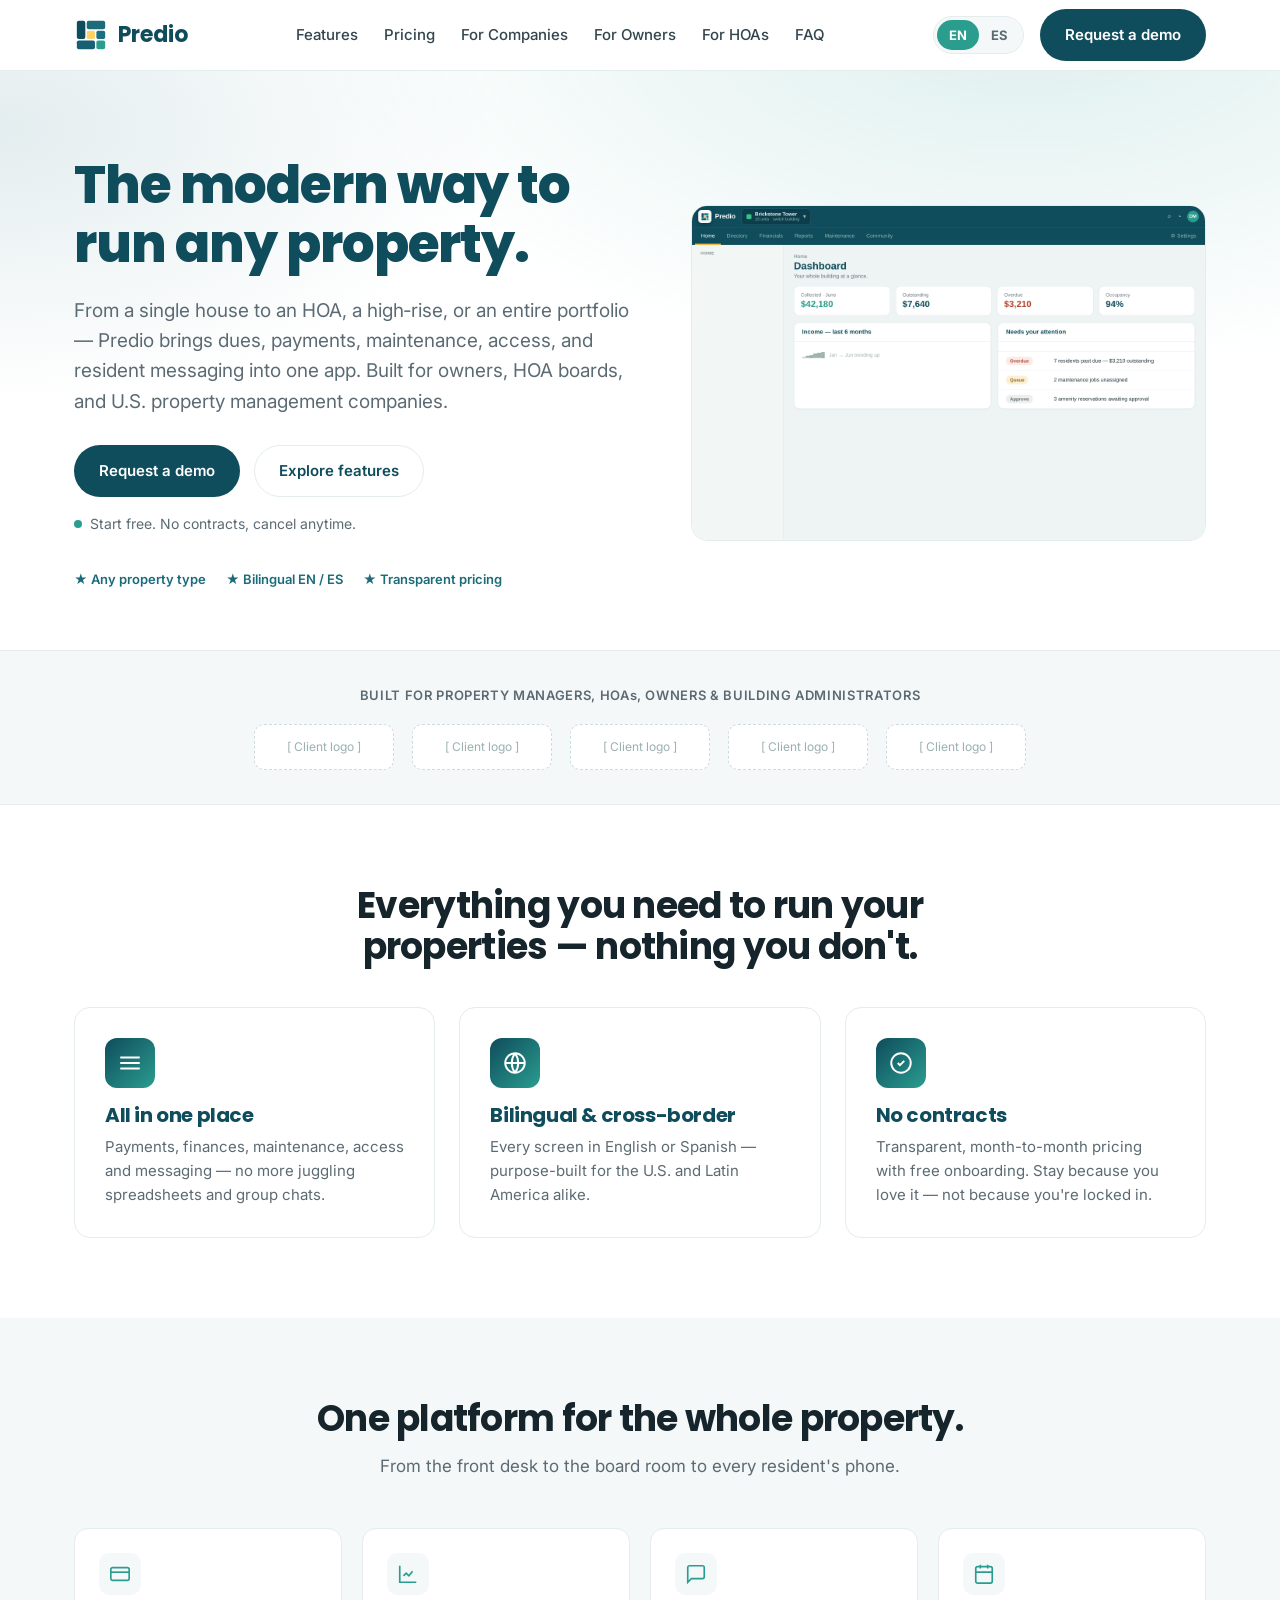
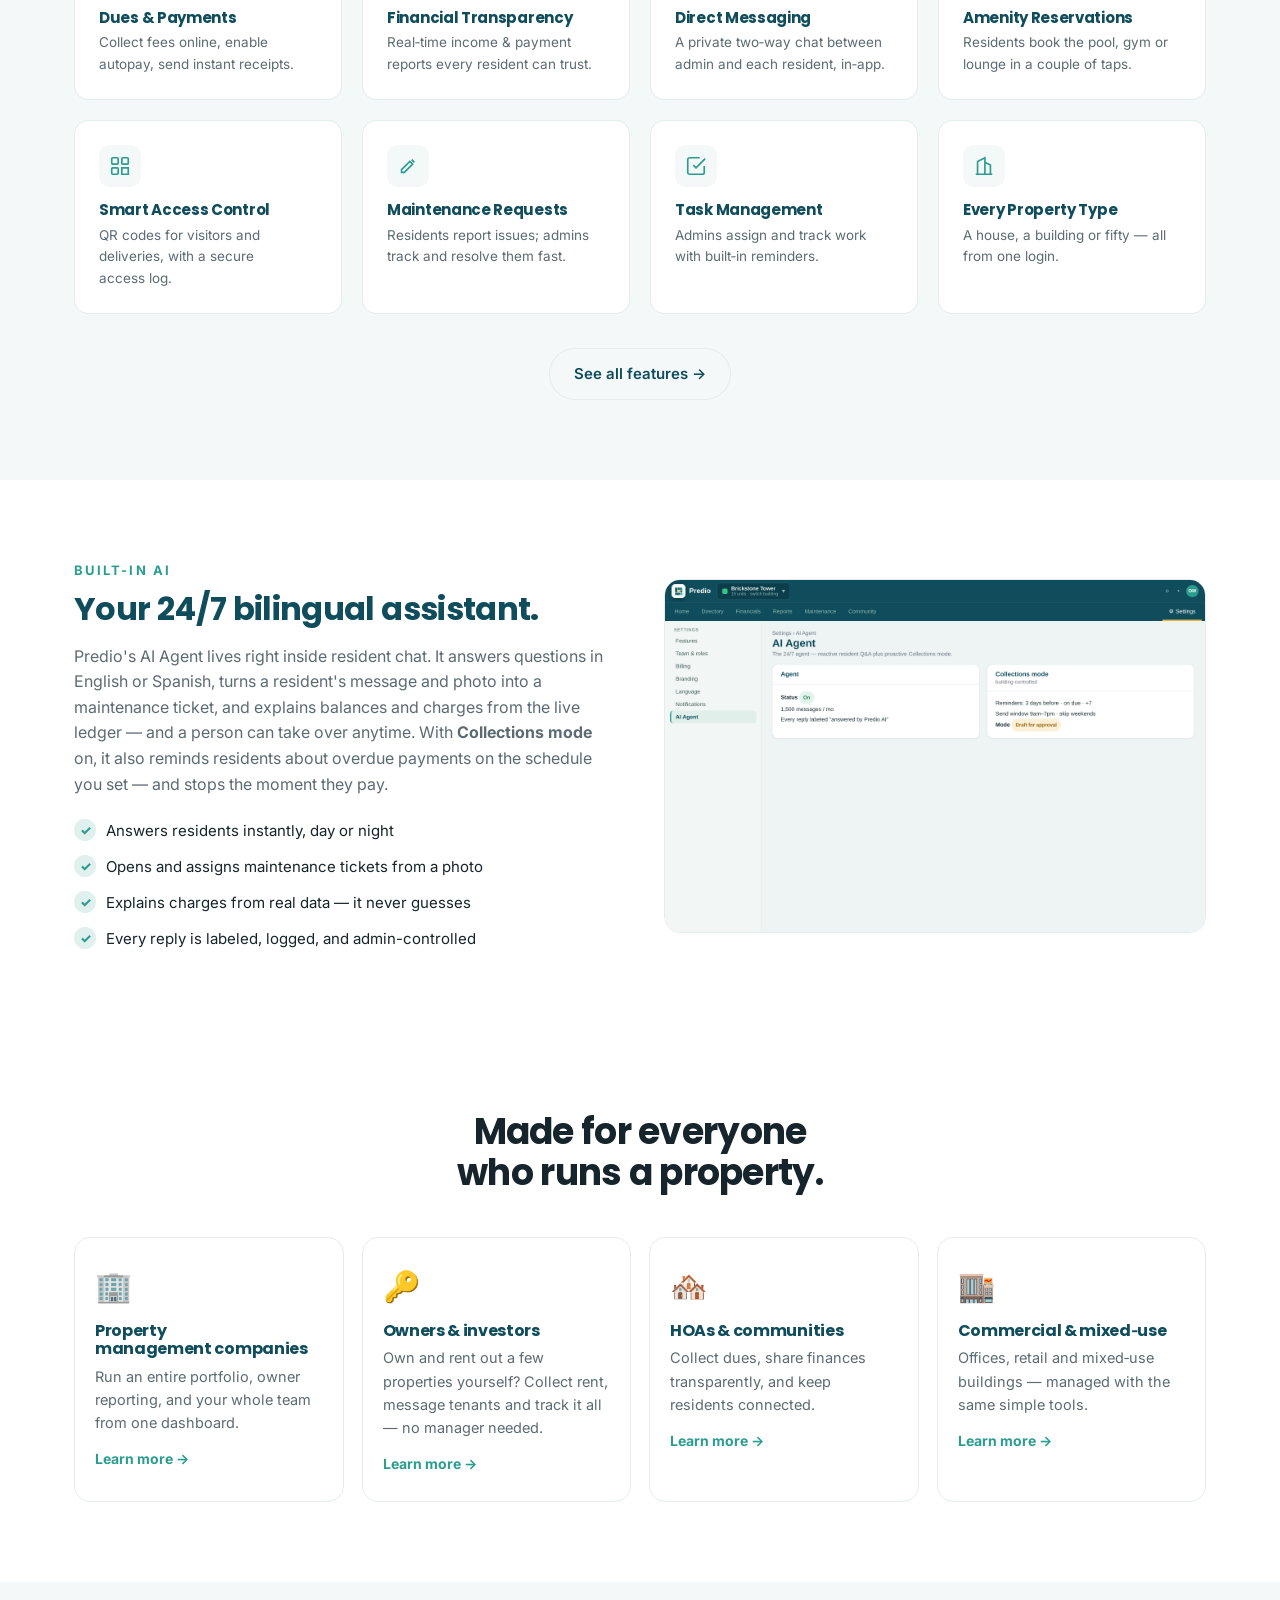
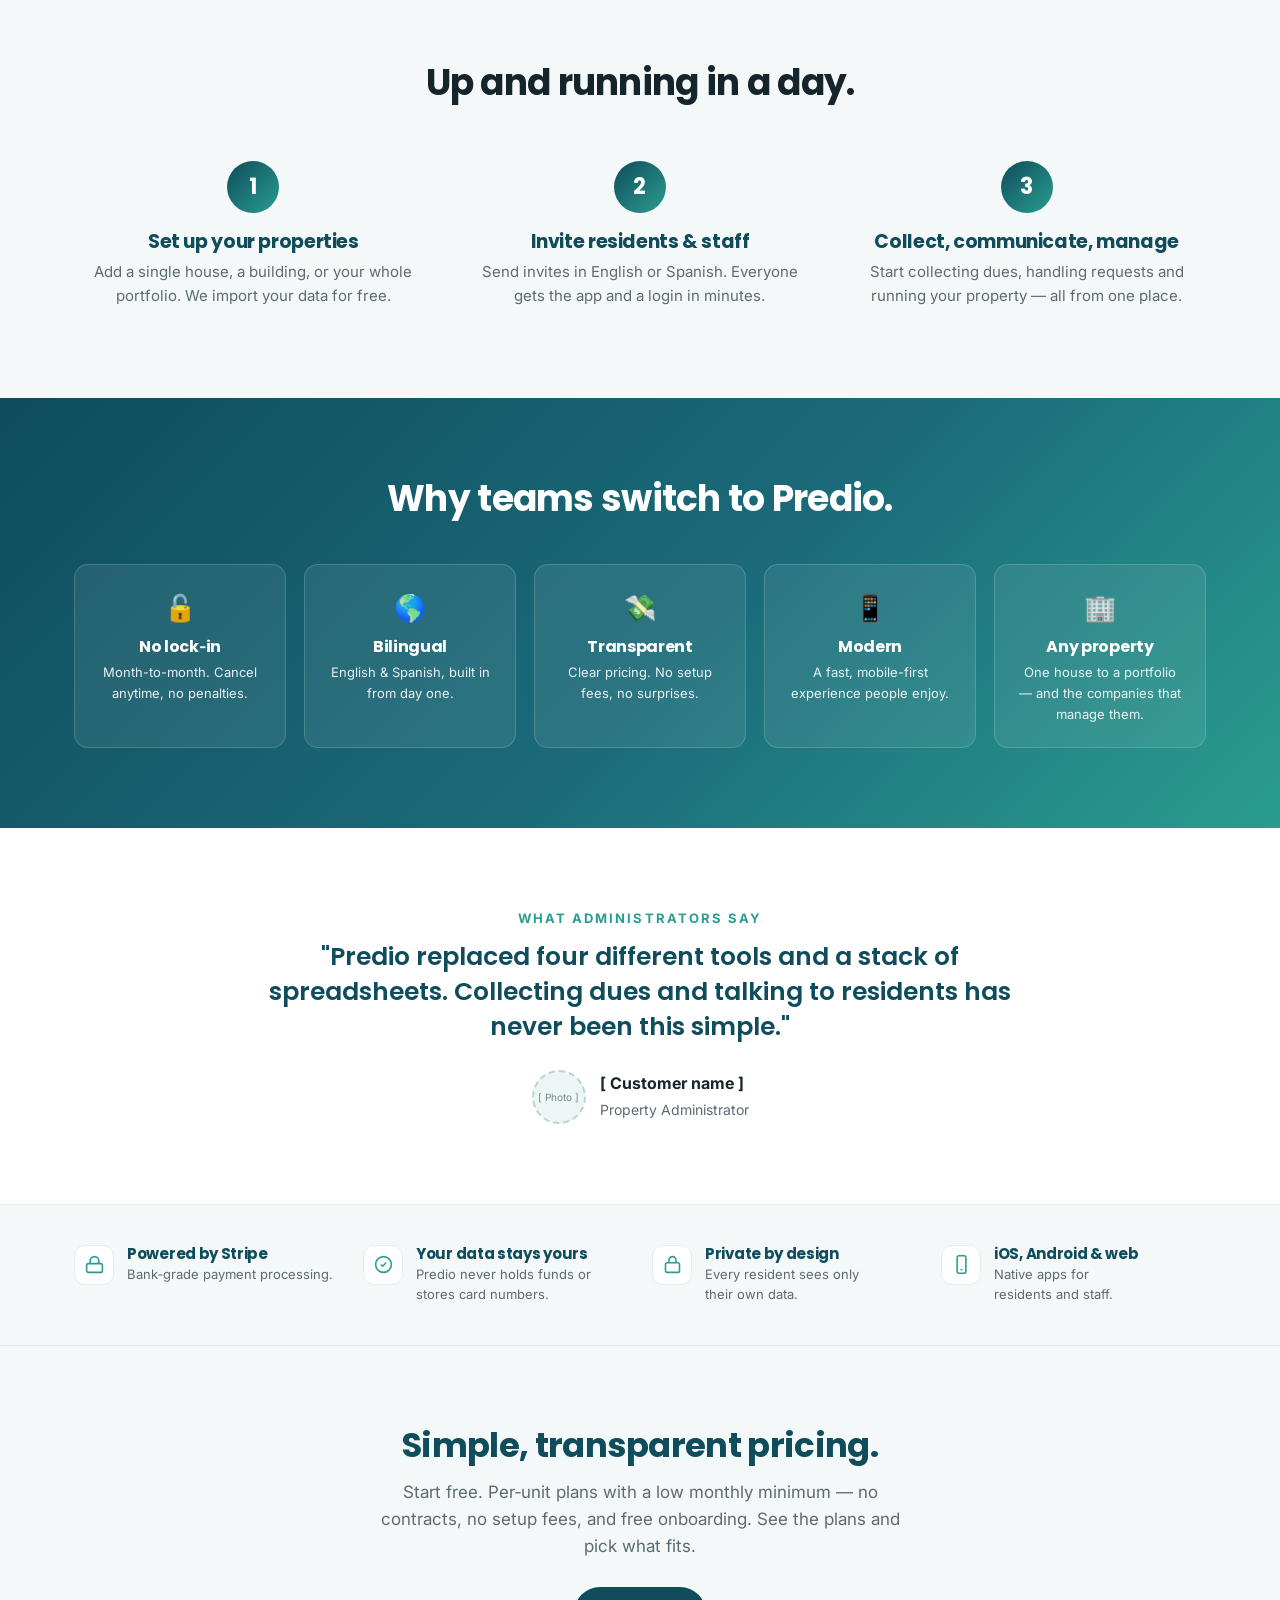
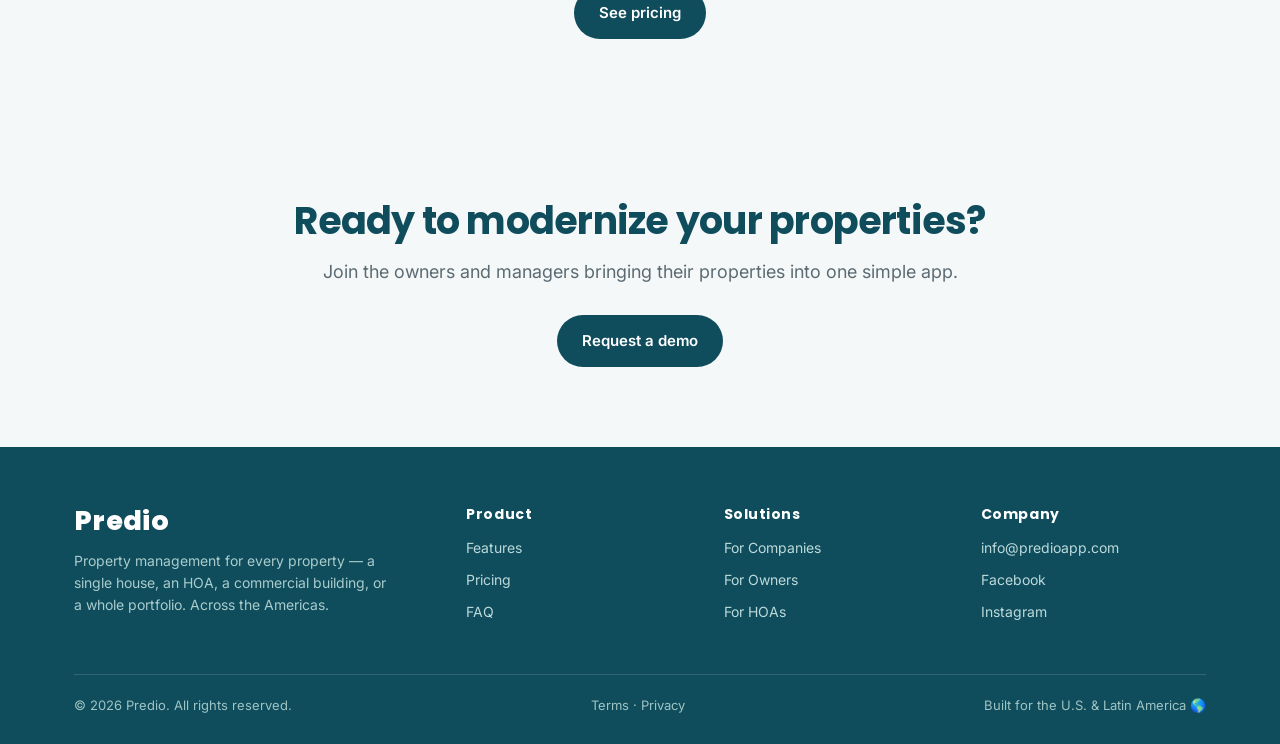
==== index.html @ 4ada777c "Footer: replace logo pill with clean Predio wordmark (all pages)" ====
<!DOCTYPE html>
<html lang="en">
<head>
<meta charset="UTF-8" />
<meta name="viewport" content="width=device-width, initial-scale=1.0" />
<title id="metaTitle">Predio — Property Management Software for Any Property</title>
<meta id="metaDesc" name="description" content="Predio is modern property management software for houses, HOAs, condos, communities and commercial buildings — and the property management companies that run them. Dues, payments, maintenance, access and messaging in one bilingual app. No contracts." />
<link rel="canonical" href="https://www.predioapp.com/" />
<link rel="alternate" hreflang="en" href="https://www.predioapp.com/" />
<link rel="alternate" hreflang="es" href="https://www.predioapp.com/?lang=es" />
<link rel="alternate" hreflang="x-default" href="https://www.predioapp.com/" />
<meta property="og:type" content="website" />
<meta property="og:site_name" content="Predio" />
<meta property="og:title" content="Predio — Property Management Software for Any Property" />
<meta property="og:description" content="One bilingual app to run any property — houses, HOAs, condos, commercial buildings and whole portfolios. No contracts." />
<meta property="og:url" content="https://www.predioapp.com/" />
<meta property="og:image" content="https://www.predioapp.com/og-image.png" />
<meta name="twitter:card" content="summary_large_image" />
<link rel="icon" href="data:image/svg+xml,%3Csvg xmlns='http://www.w3.org/2000/svg' viewBox='0 0 120 120'%3E%3Crect x='10' y='10' width='30' height='64' rx='7' fill='%230f4c5c'/%3E%3Crect x='45' y='10' width='65' height='30' rx='7' fill='%231b6b7a'/%3E%3Crect x='45' y='45' width='29' height='29' rx='6' fill='%23ffd166'/%3E%3Crect x='79' y='45' width='31' height='29' rx='6' fill='%231c6f80'/%3E%3Crect x='10' y='79' width='64' height='31' rx='7' fill='%23175f73'/%3E%3Crect x='79' y='79' width='31' height='31' rx='7' fill='%232a9d8f'/%3E%3C/svg%3E" />
<link rel="preconnect" href="https://fonts.googleapis.com" />
<link rel="preconnect" href="https://fonts.gstatic.com" crossorigin />
<link href="https://fonts.googleapis.com/css2?family=Inter:wght@400;500;600;700&family=Poppins:wght@600;700;800&display=swap" rel="stylesheet" />
<link rel="stylesheet" href="/styles.css" />
<script type="application/ld+json">
{"@context":"https://schema.org","@type":"SoftwareApplication","name":"Predio","applicationCategory":"BusinessApplication","operatingSystem":"Web, iOS, Android","description":"Property management software for any property — houses, HOAs, condos, communities and commercial buildings, and the property management companies that run them.","url":"https://www.predioapp.com/","offers":{"@type":"Offer","category":"SaaS","priceCurrency":"USD"},"publisher":{"@type":"Organization","name":"Predio","email":"info@predioapp.com","url":"https://www.predioapp.com/"}}
</script>
</head>
<body>

<header class="nav">
  <div class="container nav-inner">
    <a class="logo" href="/" aria-label="Predio home">
      <svg viewBox="0 0 120 120" aria-hidden="true"><rect x="10" y="10" width="30" height="64" rx="7" fill="#0f4c5c"/><rect x="45" y="10" width="65" height="30" rx="7" fill="#1b6b7a"/><rect x="45" y="45" width="29" height="29" rx="6" fill="#ffd166"/><rect x="79" y="45" width="31" height="29" rx="6" fill="#1c6f80"/><rect x="10" y="79" width="64" height="31" rx="7" fill="#175f73"/><rect x="79" y="79" width="31" height="31" rx="7" fill="#2a9d8f"/></svg>
      Predio
    </a>
    <nav class="nav-links" id="navLinks" aria-label="Primary">
      <a href="/features.html" data-i18n="nav_features">Features</a>
      <a href="/pricing.html" data-i18n="nav_pricing">Pricing</a>
      <a href="/property-management.html" data-i18n="nav_pm">For Companies</a>
      <a href="/owners.html" data-i18n="nav_owners">For Owners</a>
      <a href="/hoas.html" data-i18n="nav_hoa">For HOAs</a>
      <a href="/faq.html" data-i18n="nav_faq">FAQ</a>
    </nav>
    <div class="nav-right">
      <div class="lang" id="langToggle" role="button" tabindex="0" aria-label="Switch language"><div class="slider"></div><span class="active" data-l="en">EN</span><span data-l="es">ES</span></div>
      <a href="https://calendar.app.google/EFKAiQVZ5A5x9jyq7" target="_blank" rel="noopener" class="btn btn-primary" data-i18n="nav_cta">Request a demo</a>
      <button class="menu-btn" id="menuBtn" aria-label="Menu">&#9776;</button>
    </div>
  </div>
</header>

<main>
<section class="hero">
  <div class="container hero-grid">
    <div>
      <h1 data-i18n="hero_h1">The modern way to run any property.</h1>
      <p class="sub" data-i18n="hero_sub">From a single house to an HOA, a high-rise, or an entire portfolio — Predio brings dues, payments, maintenance, access, and resident messaging into one app. Built for owners, HOA boards, and U.S. property management companies.</p>
      <div class="hero-cta">
        <a href="https://calendar.app.google/EFKAiQVZ5A5x9jyq7" target="_blank" rel="noopener" class="btn btn-primary" data-i18n="hero_cta1">Request a demo</a>
        <a href="/features.html" class="btn btn-ghost" data-i18n="hero_cta2">Explore features</a>
      </div>
      <div class="hero-note"><span class="dot"></span><span data-i18n="hero_note">Start free. No contracts, cancel anytime.</span></div>
      <div class="badges">
        <span class="badge" data-i18n="badge1">★ Any property type</span>
        <span class="badge" data-i18n="badge2">★ Bilingual EN / ES</span>
        <span class="badge" data-i18n="badge3">★ Transparent pricing</span>
      </div>
    </div>
    <figure class="shot hero-shot"><img src="assets/screens/web-dashboard.png" alt="Predio admin dashboard preview" loading="lazy"></figure>
  </div>
</section>

<div class="trust">
  <div class="container">
    <div class="label" data-i18n="trust_label">BUILT FOR PROPERTY MANAGERS, HOAs, OWNERS &amp; BUILDING ADMINISTRATORS</div>
    <div class="trust-logos">
      <div class="tlogo" data-i18n="logo_ph">[ Client logo ]</div><div class="tlogo" data-i18n="logo_ph">[ Client logo ]</div><div class="tlogo" data-i18n="logo_ph">[ Client logo ]</div><div class="tlogo" data-i18n="logo_ph">[ Client logo ]</div><div class="tlogo" data-i18n="logo_ph">[ Client logo ]</div>
    </div>
  </div>
</div>

<section>
  <div class="container">
    <div class="section-head"><h2 data-i18n="vp_h2">Everything you need to run your properties — nothing you don't.</h2></div>
    <div class="vp-grid">
      <div class="vp-card"><div class="vp-ic"><svg fill="none" stroke-width="1.8" viewBox="0 0 24 24"><path d="M3 7h18M3 12h18M3 17h18"/></svg></div><h3 data-i18n="vp1_t">All in one place</h3><p data-i18n="vp1_d">Payments, finances, maintenance, access and messaging — no more juggling spreadsheets and group chats.</p></div>
      <div class="vp-card"><div class="vp-ic"><svg fill="none" stroke-width="1.8" viewBox="0 0 24 24"><circle cx="12" cy="12" r="9"/><path d="M3 12h18M12 3a15 15 0 0 1 0 18M12 3a15 15 0 0 0 0 18"/></svg></div><h3 data-i18n="vp2_t">Bilingual &amp; cross-border</h3><p data-i18n="vp2_d">Every screen in English or Spanish — purpose-built for the U.S. and Latin America alike.</p></div>
      <div class="vp-card"><div class="vp-ic"><svg fill="none" stroke-width="1.8" viewBox="0 0 24 24"><path d="M9 12l2 2 4-4"/><circle cx="12" cy="12" r="9"/></svg></div><h3 data-i18n="vp3_t">No contracts</h3><p data-i18n="vp3_d">Transparent, month-to-month pricing with free onboarding. Stay because you love it — not because you're locked in.</p></div>
    </div>
  </div>
</section>

<section style="background:var(--soft)">
  <div class="container">
    <div class="section-head"><h2 data-i18n="feat_h2">One platform for the whole property.</h2><p data-i18n="feat_sub">From the front desk to the board room to every resident's phone.</p></div>
    <div class="feat-grid">
      <div class="feat"><div class="fic"><svg fill="none" stroke-width="1.8" viewBox="0 0 24 24"><rect x="2" y="5" width="20" height="14" rx="2"/><path d="M2 10h20"/></svg></div><h3 data-i18n="f1_t">Dues &amp; Payments</h3><p data-i18n="f1_d">Collect fees online, enable autopay, send instant receipts.</p></div>
      <div class="feat"><div class="fic"><svg fill="none" stroke-width="1.8" viewBox="0 0 24 24"><path d="M3 3v18h18"/><path d="M7 14l3-3 3 3 4-5"/></svg></div><h3 data-i18n="f2_t">Financial Transparency</h3><p data-i18n="f2_d">Real-time income &amp; payment reports every resident can trust.</p></div>
      <div class="feat"><div class="fic"><svg fill="none" stroke-width="1.8" viewBox="0 0 24 24"><path d="M21 15a2 2 0 0 1-2 2H7l-4 4V5a2 2 0 0 1 2-2h14a2 2 0 0 1 2 2z"/></svg></div><h3 data-i18n="f3_t">Direct Messaging</h3><p data-i18n="f3_d">A private two-way chat between admin and each resident, in-app.</p></div>
      <div class="feat"><div class="fic"><svg fill="none" stroke-width="1.8" viewBox="0 0 24 24"><rect x="3" y="4" width="18" height="18" rx="2"/><path d="M16 2v4M8 2v4M3 10h18"/></svg></div><h3 data-i18n="f4_t">Amenity Reservations</h3><p data-i18n="f4_d">Residents book the pool, gym or lounge in a couple of taps.</p></div>
      <div class="feat"><div class="fic"><svg fill="none" stroke-width="1.8" viewBox="0 0 24 24"><rect x="3" y="3" width="7" height="7" rx="1"/><rect x="14" y="3" width="7" height="7" rx="1"/><rect x="3" y="14" width="7" height="7" rx="1"/><path d="M14 14h7v7h-7z"/></svg></div><h3 data-i18n="f5_t">Smart Access Control</h3><p data-i18n="f5_d">QR codes for visitors and deliveries, with a secure access log.</p></div>
      <div class="feat"><div class="fic"><svg fill="none" stroke-width="1.8" viewBox="0 0 24 24"><path d="M14 7l3 3-9 9H5v-3z"/><path d="M16 5l3 3"/></svg></div><h3 data-i18n="f6_t">Maintenance Requests</h3><p data-i18n="f6_d">Residents report issues; admins track and resolve them fast.</p></div>
      <div class="feat"><div class="fic"><svg fill="none" stroke-width="1.8" viewBox="0 0 24 24"><path d="M9 11l3 3L22 4"/><path d="M21 12v7a2 2 0 0 1-2 2H5a2 2 0 0 1-2-2V5a2 2 0 0 1 2-2h11"/></svg></div><h3 data-i18n="f7_t">Task Management</h3><p data-i18n="f7_d">Admins assign and track work with built-in reminders.</p></div>
      <div class="feat"><div class="fic"><svg fill="none" stroke-width="1.8" viewBox="0 0 24 24"><path d="M3 21h18M5 21V7l8-4v18M19 21V11l-6-3"/></svg></div><h3 data-i18n="f8_t">Every Property Type</h3><p data-i18n="f8_d">A house, a building or fifty — all from one login.</p></div>
    </div>
    <div class="center" style="margin-top:34px"><a href="/features.html" class="btn btn-ghost" data-i18n="feat_all">See all features →</a></div>
  </div>
</section>

<section>
  <div class="container split">
    <div>
      <div class="kicker" data-i18n="ai_kicker">Built-in AI</div>
      <h2 data-i18n="ai_h2">Your 24/7 bilingual assistant.</h2>
      <p data-i18n="ai_d">Predio's AI Agent lives right inside resident chat. It answers questions in English or Spanish, turns a resident's message and photo into a maintenance ticket, and explains balances and charges from the live ledger — and a person can take over anytime. With <strong>Collections mode</strong> on, it also reminds residents about overdue payments on the schedule you set — and stops the moment they pay.</p>
      <div class="checks">
        <div class="check"><span class="c">✓</span><span data-i18n="ai_1">Answers residents instantly, day or night</span></div>
        <div class="check"><span class="c">✓</span><span data-i18n="ai_2">Opens and assigns maintenance tickets from a photo</span></div>
        <div class="check"><span class="c">✓</span><span data-i18n="ai_3">Explains charges from real data — it never guesses</span></div>
        <div class="check"><span class="c">✓</span><span data-i18n="ai_4">Every reply is labeled, logged, and admin-controlled</span></div>
      </div>
    </div>
    <figure class="shot web"><img src="assets/screens/web-ai-agent.png" alt="Predio AI Agent answering a resident in chat" loading="lazy"></figure>
  </div>
</section>

<section>
  <div class="container">
    <div class="section-head"><h2 data-i18n="aud_h2">Made for everyone who runs a property.</h2></div>
    <div class="aud-grid">
      <a class="aud" href="/property-management.html"><div class="emoji">🏢</div><h3 data-i18n="aud1_t">Property management companies</h3><p data-i18n="aud1_d">Run an entire portfolio, owner reporting, and your whole team from one dashboard.</p><span class="arrow" data-i18n="aud_more">Learn more →</span></a>
      <a class="aud" href="/owners.html"><div class="emoji">🔑</div><h3 data-i18n="aud4_t">Owners &amp; investors</h3><p data-i18n="aud4_d">Own and rent out a few properties yourself? Collect rent, message tenants and track it all — no manager needed.</p><span class="arrow" data-i18n="aud_more">Learn more →</span></a>
      <a class="aud" href="/hoas.html"><div class="emoji">🏘️</div><h3 data-i18n="aud2_t">HOAs &amp; communities</h3><p data-i18n="aud2_d">Collect dues, share finances transparently, and keep residents connected.</p><span class="arrow" data-i18n="aud_more">Learn more →</span></a>
      <a class="aud" href="/features.html"><div class="emoji">🏬</div><h3 data-i18n="aud3_t">Commercial &amp; mixed-use</h3><p data-i18n="aud3_d">Offices, retail and mixed-use buildings — managed with the same simple tools.</p><span class="arrow" data-i18n="aud_more">Learn more →</span></a>
    </div>
  </div>
</section>

<section id="how" style="background:var(--soft)">
  <div class="container">
    <div class="section-head"><h2 data-i18n="how_h2">Up and running in a day.</h2></div>
    <div class="steps">
      <div class="step"><div class="num">1</div><h3 data-i18n="s1_t">Set up your properties</h3><p data-i18n="s1_d">Add a single house, a building, or your whole portfolio. We import your data for free.</p></div>
      <div class="step"><div class="num">2</div><h3 data-i18n="s2_t">Invite residents &amp; staff</h3><p data-i18n="s2_d">Send invites in English or Spanish. Everyone gets the app and a login in minutes.</p></div>
      <div class="step"><div class="num">3</div><h3 data-i18n="s3_t">Collect, communicate, manage</h3><p data-i18n="s3_d">Start collecting dues, handling requests and running your property — all from one place.</p></div>
    </div>
  </div>
</section>

<section class="band">
  <div class="container">
    <div class="section-head"><h2 data-i18n="diff_h2">Why teams switch to Predio.</h2></div>
    <div class="diff-grid">
      <div class="diff"><div class="d-ic">🔓</div><h3 data-i18n="d1_t">No lock-in</h3><p data-i18n="d1_d">Month-to-month. Cancel anytime, no penalties.</p></div>
      <div class="diff"><div class="d-ic">🌎</div><h3 data-i18n="d2_t">Bilingual</h3><p data-i18n="d2_d">English &amp; Spanish, built in from day one.</p></div>
      <div class="diff"><div class="d-ic">💸</div><h3 data-i18n="d3_t">Transparent</h3><p data-i18n="d3_d">Clear pricing. No setup fees, no surprises.</p></div>
      <div class="diff"><div class="d-ic">📱</div><h3 data-i18n="d4_t">Modern</h3><p data-i18n="d4_d">A fast, mobile-first experience people enjoy.</p></div>
      <div class="diff"><div class="d-ic">🏢</div><h3 data-i18n="d5_t">Any property</h3><p data-i18n="d5_d">One house to a portfolio — and the companies that manage them.</p></div>
    </div>
  </div>
</section>

<section>
  <div class="container quote">
    <div class="kicker center" data-i18n="t_kicker">What administrators say</div>
    <p data-i18n="t_quote">"Predio replaced four different tools and a stack of spreadsheets. Collecting dues and talking to residents has never been this simple."</p>
    <div class="who"><div class="avatar" data-i18n="t_avatar">[ Photo ]</div><div style="text-align:left"><strong data-i18n="t_name">[ Customer name ]</strong><br><span style="color:var(--muted);font-size:14px" data-i18n="t_role">Property Administrator</span></div></div>
  </div>
</section>

<div class="secure">
  <div class="container">
    <div class="row4">
      <div class="it"><div class="si"><svg viewBox="0 0 24 24"><rect x="3" y="11" width="18" height="10" rx="2"/><path d="M7 11V8a5 5 0 0 1 10 0v3"/></svg></div><div><h4 data-i18n="sec1_t">Powered by Stripe</h4><p data-i18n="sec1_d">Bank-grade payment processing.</p></div></div>
      <div class="it"><div class="si"><svg viewBox="0 0 24 24"><path d="M9 12l2 2 4-4"/><circle cx="12" cy="12" r="9"/></svg></div><div><h4 data-i18n="sec2_t">Your data stays yours</h4><p data-i18n="sec2_d">Predio never holds funds or stores card numbers.</p></div></div>
      <div class="it"><div class="si"><svg viewBox="0 0 24 24"><rect x="4" y="10" width="16" height="11" rx="2"/><path d="M8 10V7a4 4 0 0 1 8 0v3"/></svg></div><div><h4 data-i18n="sec3_t">Private by design</h4><p data-i18n="sec3_d">Every resident sees only their own data.</p></div></div>
      <div class="it"><div class="si"><svg viewBox="0 0 24 24"><rect x="7" y="2" width="10" height="20" rx="2"/><path d="M11 18h2"/></svg></div><div><h4 data-i18n="sec4_t">iOS, Android &amp; web</h4><p data-i18n="sec4_d">Native apps for residents and staff.</p></div></div>
    </div>
  </div>
</div>

<section style="background:var(--soft)">
  <div class="container center">
    <h2 class="teaser-h2" data-i18n="pt_h2">Simple, transparent pricing.</h2>
    <p style="color:var(--muted);font-size:17px;margin:14px auto 26px;max-width:560px" data-i18n="pt_d">Start free. Per-unit plans with a low monthly minimum — no contracts, no setup fees, and free onboarding. See the plans and pick what fits.</p>
    <a href="/pricing.html" class="btn btn-primary" data-i18n="pt_cta">See pricing</a>
  </div>
</section>

<section class="final">
  <div class="container">
    <h2 data-i18n="cta_h2">Ready to modernize your properties?</h2>
    <p data-i18n="cta_sub">Join the owners and managers bringing their properties into one simple app.</p>
    <a href="https://calendar.app.google/EFKAiQVZ5A5x9jyq7" target="_blank" rel="noopener" class="btn btn-primary" data-i18n="cta_btn">Request a demo</a>
  </div>
</section>
</main>

<footer>
  <div class="container">
    <div class="foot-grid">
      <div class="foot-brand">
        <div class="foot-wordmark">Predio</div>
        <p data-i18n="foot_tag">Property management for every property — a single house, an HOA, a commercial building, or a whole portfolio. Across the Americas.</p>
      </div>
      <div class="foot-col"><h4 data-i18n="foot_product">Product</h4><a href="/features.html" data-i18n="nav_features">Features</a><a href="/pricing.html" data-i18n="nav_pricing">Pricing</a><a href="/faq.html" data-i18n="nav_faq">FAQ</a></div>
      <div class="foot-col"><h4 data-i18n="foot_solutions">Solutions</h4><a href="/property-management.html" data-i18n="nav_pm">For Companies</a><a href="/owners.html" data-i18n="nav_owners">For Owners</a><a href="/hoas.html" data-i18n="nav_hoa">For HOAs</a></div>
      <div class="foot-col"><h4 data-i18n="foot_company">Company</h4><a href="mailto:info@predioapp.com">info@predioapp.com</a><a href="https://www.facebook.com/" target="_blank" rel="noopener">Facebook</a><a href="https://www.instagram.com/" target="_blank" rel="noopener">Instagram</a></div>
    </div>
    <div class="foot-bottom"><span>© <span id="year"></span> Predio. <span data-i18n="rights">All rights reserved.</span></span><span class="foot-legal"><a href="/terms.html" data-i18n="foot_terms">Terms</a> · <a href="/privacy.html" data-i18n="foot_privacy">Privacy</a></span><span data-i18n="foot_made">Built for the U.S. &amp; Latin America 🌎</span></div>
  </div>
</footer>

<script>
window.ES = {
  foot_terms:"Términos de Servicio", foot_privacy:"Política de Privacidad",
  nav_features:"Funciones", nav_pricing:"Precios", nav_pm:"Para Empresas", nav_owners:"Para Propietarios", nav_hoa:"Para Condominios", nav_faq:"Preguntas", nav_cta:"Solicita una demo",
  hero_h1:"La forma moderna de administrar cualquier propiedad.",
  hero_sub:"Desde una sola casa hasta un condominio, una torre o todo un portafolio — Predio reúne expensas, pagos, mantenimiento, accesos y mensajería en una sola app. Para propietarios, comunidades y administradores en Latinoamérica.",
  hero_cta1:"Solicita una demo", hero_cta2:"Explora las funciones", hero_note:"Empieza gratis. Sin contratos, cancela cuando quieras.",
  ai_kicker:"IA integrada", ai_h2:"Tu asistente bilingüe 24/7.",
  ai_d:"El Agente IA de Predio vive dentro del chat con los residentes. Responde preguntas en español o inglés, convierte el mensaje y la foto de un residente en un ticket de mantenimiento, y explica saldos y cargos con el estado de cuenta en vivo — y una persona puede tomar el control cuando quiera. Con el <strong>modo Cobranza</strong> activo, también recuerda a los residentes los pagos vencidos según el calendario que definas — y se detiene en cuanto pagan.",
  ai_1:"Responde a los residentes al instante, de día o de noche",
  ai_2:"Abre y asigna tickets de mantenimiento a partir de una foto",
  ai_3:"Explica los cargos con datos reales — nunca adivina",
  ai_4:"Cada respuesta queda etiquetada, registrada y bajo control del administrador",
  sec1_t:"Con tecnología de Stripe", sec1_d:"Procesamiento de pagos de nivel bancario.",
  sec2_t:"Tus datos son tuyos", sec2_d:"Predio nunca retiene fondos ni guarda números de tarjeta.",
  sec3_t:"Privacidad por diseño", sec3_d:"Cada residente ve solo sus propios datos.",
  sec4_t:"iOS, Android y web", sec4_d:"Apps nativas para residentes y personal.",
  badge1:"★ Cualquier propiedad", badge2:"★ Bilingüe ES / EN", badge3:"★ Precios transparentes",
  hero_img:"[ Imagen: panel de Predio en laptop + la app del residente en el celular ]",
  trust_label:"DISEÑADO PARA ADMINISTRADORES, CONDOMINIOS, PROPIETARIOS Y COMUNIDADES",
  logo_ph:"[ Logo de cliente ]",
  vp_kicker:"Por qué Predio", vp_h2:"Todo lo que necesitas para administrar tus propiedades — nada de más.",
  vp1_t:"Todo en un solo lugar", vp1_d:"Pagos, finanzas, mantenimiento, accesos y mensajes — sin malabares con hojas de cálculo y grupos de chat.",
  vp2_t:"Bilingüe y sin fronteras", vp2_d:"Cada pantalla en español o inglés — hecho para Latinoamérica y Estados Unidos por igual.",
  vp3_t:"Sin contratos", vp3_d:"Precios transparentes mes a mes con capacitación gratis. Te quedas porque te encanta — no porque estás atado.",
  feat_kicker:"Funciones", feat_h2:"Una sola plataforma para toda la propiedad.", feat_sub:"De la portería a la directiva y al celular de cada residente.",
  f1_t:"Expensas y Pagos", f1_d:"Cobra en línea, activa el pago automático y envía recibos al instante.",
  f2_t:"Transparencia Financiera", f2_d:"Reportes de ingresos y pagos en tiempo real en los que todos confían.",
  f3_t:"Mensajería Directa", f3_d:"Un chat privado y bidireccional entre administrador y cada residente, en la app.",
  f4_t:"Reserva de Áreas Comunes", f4_d:"Los residentes reservan la piscina, el gimnasio o el salón en un par de toques.",
  f5_t:"Control de Acceso Inteligente", f5_d:"Códigos QR para visitas y entregas, con un registro de acceso seguro.",
  f6_t:"Solicitudes de Mantenimiento", f6_d:"Los residentes reportan incidencias; los administradores las resuelven rápido.",
  f7_t:"Gestión de Tareas", f7_d:"Los administradores asignan y dan seguimiento con recordatorios integrados.",
  f8_t:"Cualquier Propiedad", f8_d:"Una casa, un edificio o cincuenta — todo desde un solo acceso.",
  feat_all:"Ver todas las funciones →",
  aud_kicker:"Para quién es", aud_h2:"Hecho para todos los que administran una propiedad.",
  aud1_t:"Empresas administradoras", aud1_d:"Gestiona un portafolio completo, reportes a propietarios y a todo tu equipo desde un solo panel.",
  aud2_t:"Condominios y comunidades", aud2_d:"Cobra expensas, comparte las finanzas con transparencia y mantén conectados a los residentes.",
  aud3_t:"Comercial y uso mixto", aud3_d:"Oficinas, locales y edificios de uso mixto — administrados con las mismas herramientas simples.",
  aud4_t:"Propietarios e inversionistas", aud4_d:"¿Tienes algunas propiedades en renta? Cobra la renta, habla con inquilinos y controla todo — sin administrador.",
  aud_more:"Saber más →",
  how_kicker:"Cómo funciona", how_h2:"Operando en un solo día.",
  s1_t:"Configura tus propiedades", s1_d:"Agrega una sola casa, un edificio o todo tu portafolio. Importamos tus datos sin costo.",
  s2_t:"Invita a residentes y personal", s2_d:"Envía invitaciones en español o inglés. Todos reciben la app y su acceso en minutos.",
  s3_t:"Cobra, comunica, administra", s3_d:"Empieza a cobrar expensas, atender solicitudes y administrar tu propiedad — todo desde un solo lugar.",
  diff_kicker:"La diferencia Predio", diff_h2:"Por qué los equipos eligen Predio.",
  d1_t:"Sin ataduras", d1_d:"Mes a mes. Cancela cuando quieras, sin penalidades.",
  d2_t:"Bilingüe", d2_d:"Español e inglés, integrados desde el día uno.",
  d3_t:"Transparente", d3_d:"Precios claros. Sin costos de instalación ni sorpresas.",
  d4_t:"Moderno", d4_d:"Una experiencia rápida y mobile-first que la gente disfruta.",
  d5_t:"Cualquier propiedad", d5_d:"De una casa a un portafolio — y quienes los administran.",
  t_kicker:"Lo que dicen los administradores",
  t_quote:"“Predio reemplazó cuatro herramientas distintas y una pila de hojas de cálculo. Cobrar expensas y hablar con los residentes nunca fue tan simple.”",
  t_avatar:"[ Foto ]", t_name:"[ Nombre del cliente ]", t_role:"Administrador de propiedades",
  pt_kicker:"Precios", pt_h2:"Precios simples y transparentes.",
  pt_d:"Empieza gratis. Planes por unidad con un mínimo mensual bajo — sin contratos, sin costos de instalación y con capacitación gratis. Mira los planes y elige el que encaje.",
  pt_cta:"Ver precios",
  cta_h2:"¿Listo para modernizar tus propiedades?", cta_sub:"Únete a los propietarios y administradores que llevan sus propiedades a una sola app simple.", cta_btn:"Solicita una demo",
  foot_tag:"Administración para cada propiedad — una sola casa, un condominio, un edificio comercial o todo un portafolio. En todas las Américas.",
  foot_product:"Producto", foot_solutions:"Soluciones", foot_company:"Empresa", rights:"Todos los derechos reservados.", foot_made:"Hecho para EE. UU. y Latinoamérica 🌎"
};
window.META = {
  en:{title:"Predio — Property Management Software for Any Property", desc:"Predio is modern property management software for houses, HOAs, condos, communities and commercial buildings — and the property management companies that run them. Dues, payments, maintenance, access and messaging in one bilingual app. No contracts."},
  es:{title:"Predio — Software de Administración para Cualquier Propiedad", desc:"Predio es un software moderno de administración para casas, condominios, comunidades y edificios comerciales en Latinoamérica. Cobra expensas, gestiona mantenimiento, controla accesos y comunícate con residentes — en una sola app bilingüe. Sin contratos."}
};
</script>
<script src="/app.js"></script>
</body>
</html>
---- styles.css ----
:root{
  --teal:#0f4c5c; --teal2:#1b6b7a; --green:#2a9d8f; --yellow:#ffd166; --ink:#16242b;
  --muted:#5c6b73; --bg:#ffffff; --soft:#f4f8f8; --line:#e4ecec; --radius:16px;
}
*{box-sizing:border-box;margin:0;padding:0}
html{scroll-behavior:smooth}
body{font-family:'Inter',system-ui,sans-serif;color:var(--ink);background:var(--bg);line-height:1.6;-webkit-font-smoothing:antialiased}
h1,h2,h3,h4,.brandfont{font-family:'Poppins','Inter',sans-serif;letter-spacing:-.02em;line-height:1.14;text-wrap:balance}
p,li,.tier-for,.badge,.hero-note,.check,.mini .row{text-wrap:pretty}
a{color:inherit;text-decoration:none}
img{max-width:100%}
.container{max-width:1180px;margin:0 auto;padding:0 24px}
.narrow{max-width:840px;margin:0 auto;padding:0 24px}
.kicker{color:var(--green);font-weight:700;font-size:13px;letter-spacing:.16em;text-transform:uppercase;margin-bottom:10px}
section{padding:80px 0}
.btn{display:inline-flex;align-items:center;gap:8px;font-weight:600;font-size:15px;padding:13px 24px;border-radius:999px;border:1.5px solid transparent;cursor:pointer;transition:.2s}
.btn-primary{background:var(--teal);color:#fff}
.btn-primary:hover{background:#0c3e4b;transform:translateY(-1px)}
.btn-ghost{background:transparent;color:var(--teal);border-color:var(--line)}
.btn-ghost:hover{border-color:var(--teal2);background:var(--soft)}
.btn-light{background:#fff;color:var(--teal)}
.btn-light:hover{transform:translateY(-1px)}
.center{text-align:center}

/* NAV */
header.nav{position:sticky;top:0;z-index:50;background:rgba(255,255,255,.88);backdrop-filter:blur(12px);border-bottom:1px solid var(--line)}
.nav-inner{display:flex;align-items:center;justify-content:space-between;height:70px}
.logo{display:flex;align-items:center;gap:10px;font-family:'Poppins';font-weight:700;font-size:22px;color:var(--teal)}
.logo svg{width:34px;height:34px}
.nav-links{display:flex;align-items:center;gap:26px}
.nav-links a{font-size:15px;font-weight:500;color:#33454d}
.nav-links a:hover,.nav-links a.active{color:var(--teal)}
.nav-right{display:flex;align-items:center;gap:16px}
.lang{display:inline-flex;background:var(--soft);border:1px solid var(--line);border-radius:999px;padding:3px;position:relative;cursor:pointer;user-select:none}
.lang span{position:relative;z-index:2;font-size:13px;font-weight:700;padding:5px 12px;border-radius:999px;color:var(--muted);transition:color .25s}
.lang span.active{color:#fff}
.lang .slider{position:absolute;top:3px;bottom:3px;left:3px;width:calc(50% - 3px);background:var(--green);border-radius:999px;transition:transform .25s cubic-bezier(.4,0,.2,1)}
.lang.es .slider{transform:translateX(100%)}
.menu-btn{display:none;background:none;border:none;cursor:pointer;font-size:24px;color:var(--teal)}

/* HERO (home) */
.hero{position:relative;overflow:hidden;background:
  radial-gradient(1200px 600px at 80% -10%,rgba(42,157,143,.16),transparent 60%),
  radial-gradient(900px 500px at 0% 10%,rgba(27,107,122,.12),transparent 55%);
  padding:84px 0 60px}
.hero-grid{display:grid;grid-template-columns:1.05fr .95fr;gap:48px;align-items:center}
.hero h1{font-size:52px;font-weight:800;color:var(--teal)}
.hero p.sub{font-size:19px;color:var(--muted);margin:22px 0 28px;max-width:560px}
.hero-cta{display:flex;gap:14px;flex-wrap:wrap;align-items:center}
.hero-note{font-size:14px;color:var(--muted);margin-top:16px;display:flex;align-items:center;gap:8px}
.dot{width:8px;height:8px;border-radius:50%;background:var(--green);display:inline-block}
.badges{display:flex;gap:20px;margin-top:34px;flex-wrap:wrap}
.badge{font-size:13px;font-weight:600;color:var(--teal2);display:flex;align-items:center;gap:7px}

/* page hero (subpages) */
.page-hero{background:linear-gradient(135deg,#0f4c5c 0%,#1b6b7a 55%,#2a9d8f 100%);color:#fff;padding:70px 0 64px}
.page-hero .kicker{color:var(--yellow)}
.page-hero h1{font-size:42px;font-weight:800;max-width:760px}
.page-hero p{font-size:18px;opacity:.95;margin-top:18px;max-width:680px}
.page-hero .hero-cta{margin-top:26px}

/* image placeholder */
.ph{position:relative;border:2px dashed #bcd2d2;border-radius:var(--radius);background:linear-gradient(135deg,#eef6f5,#f7fbfb);display:flex;flex-direction:column;align-items:center;justify-content:center;color:#6f8a8a;text-align:center;padding:22px;min-height:160px;font-size:14px;font-weight:500}
.ph svg{width:34px;height:34px;opacity:.6;margin-bottom:8px}
.ph.hero-ph{min-height:380px;box-shadow:0 30px 60px -30px rgba(15,76,92,.35)}
/* real product screenshots */
.shot{position:relative;margin:0;border-radius:var(--radius);overflow:hidden}
.shot img{display:block;width:100%;height:auto}
.shot.web img{border-radius:var(--radius);border:1px solid var(--line);box-shadow:0 24px 50px -26px rgba(15,76,92,.45)}
.shot.phone{display:flex;align-items:center;justify-content:center;padding:26px;background:radial-gradient(120% 120% at 50% 0%,#eef6f5,#e4efee);border:1px solid var(--line)}
.shot.phone img{width:auto;max-height:460px;border-radius:26px;box-shadow:0 26px 54px -22px rgba(15,76,92,.5)}
.shot.hero-shot img{border-radius:var(--radius);border:1px solid var(--line);box-shadow:0 34px 64px -30px rgba(15,76,92,.5)}

/* trust */
.trust{padding:34px 0;border-top:1px solid var(--line);border-bottom:1px solid var(--line);background:var(--soft)}
.trust .label{text-align:center;color:var(--muted);font-size:13px;font-weight:600;letter-spacing:.05em;margin-bottom:18px}
.trust-logos{display:flex;justify-content:center;gap:18px;flex-wrap:wrap}
.tlogo{width:140px;height:46px;border-radius:10px;border:1px dashed #cddcdc;display:flex;align-items:center;justify-content:center;color:#9bb0b0;font-size:12px;background:#fff}

/* value props / cards */
.vp-grid{display:grid;grid-template-columns:repeat(3,1fr);gap:24px;margin-top:40px}
.vp-card{background:#fff;border:1px solid var(--line);border-radius:var(--radius);padding:30px;transition:.2s}
.vp-card:hover{box-shadow:0 18px 40px -24px rgba(15,76,92,.4);transform:translateY(-3px)}
.vp-ic{width:50px;height:50px;border-radius:12px;background:linear-gradient(135deg,var(--teal),var(--green));display:flex;align-items:center;justify-content:center;margin-bottom:16px}
.vp-ic svg{width:26px;height:26px;stroke:#fff}
.vp-card h3{font-size:20px;color:var(--teal);margin-bottom:8px}
.vp-card p{color:var(--muted);font-size:15px}

/* section heads */
.section-head{text-align:center;max-width:700px;margin:0 auto 12px}
.section-head h2{font-size:36px;color:var(--ink)}
.section-head p{color:var(--muted);font-size:17px;margin-top:14px}

/* features grid */
.feat-grid{display:grid;grid-template-columns:repeat(4,1fr);gap:20px;margin-top:48px}
.feat{background:#fff;border:1px solid var(--line);border-radius:14px;padding:24px;transition:.2s}
.feat:hover{border-color:var(--green);box-shadow:0 14px 30px -20px rgba(42,157,143,.5)}
.feat .fic{width:42px;height:42px;border-radius:11px;background:var(--soft);display:flex;align-items:center;justify-content:center;margin-bottom:14px}
.feat .fic svg{width:22px;height:22px;stroke:var(--green)}
.feat h3{font-size:15px;color:var(--teal);margin-bottom:6px}
.feat p{font-size:13.5px;color:var(--muted)}

/* alternating feature rows (features page) */
.frow{display:grid;grid-template-columns:1fr 1fr;gap:48px;align-items:center;padding:46px 0;border-bottom:1px solid var(--line)}
.frow:last-child{border-bottom:none}
.frow.flip .ftxt{order:2}
.frow h2{font-size:28px;color:var(--teal)}
.frow p{color:var(--muted);font-size:16px;margin-top:14px}
.frow .mini{margin-top:18px;display:flex;flex-direction:column;gap:10px}
.mini .row{display:flex;gap:10px;align-items:flex-start;font-size:15px}
.mini .c{flex:0 0 22px;width:22px;height:22px;border-radius:50%;background:rgba(42,157,143,.15);color:var(--green);display:flex;align-items:center;justify-content:center;font-weight:800;font-size:13px}

/* split */
.split{display:grid;grid-template-columns:1fr 1fr;gap:48px;align-items:center}
.split h2{font-size:32px;color:var(--teal)}
.split p{color:var(--muted);font-size:16px;margin-top:16px}
.checks{margin-top:22px;display:flex;flex-direction:column;gap:12px}
.check{display:flex;gap:10px;align-items:flex-start;font-size:15px}
.check .c{flex:0 0 22px;width:22px;height:22px;border-radius:50%;background:rgba(42,157,143,.15);color:var(--green);display:flex;align-items:center;justify-content:center;font-weight:800;font-size:13px}

/* steps */
.steps{display:grid;grid-template-columns:repeat(3,1fr);gap:28px;margin-top:48px}
.step{text-align:center;padding:10px}
.step .num{width:52px;height:52px;border-radius:50%;background:linear-gradient(135deg,var(--teal),var(--green));color:#fff;font-family:'Poppins';font-weight:700;font-size:22px;display:flex;align-items:center;justify-content:center;margin:0 auto 18px}
.step h3{font-size:19px;color:var(--teal);margin-bottom:8px}
.step p{color:var(--muted);font-size:15px}

/* "who it's for" cards */
.aud-grid{display:grid;grid-template-columns:repeat(4,1fr);gap:18px;margin-top:44px}
.aud{display:block;background:#fff;border:1px solid var(--line);border-radius:var(--radius);padding:24px 20px;transition:.2s}
.aud:hover{box-shadow:0 18px 40px -24px rgba(15,76,92,.4);transform:translateY(-3px);border-color:var(--green)}
.aud .emoji{font-size:30px}
.aud h3{font-size:16px;color:var(--teal);margin:12px 0 6px}
.aud p{color:var(--muted);font-size:14.5px}
.aud .arrow{color:var(--green);font-weight:700;font-size:14px;margin-top:14px;display:inline-block}

/* difference band */
.band{background:linear-gradient(135deg,var(--teal) 0%,var(--teal2) 55%,var(--green) 100%);color:#fff}
.band .section-head h2{color:#fff}
.diff-grid{display:grid;grid-template-columns:repeat(5,1fr);gap:18px;margin-top:44px}
.diff{background:rgba(255,255,255,.08);border:1px solid rgba(255,255,255,.16);border-radius:14px;padding:22px;text-align:center}
.diff .d-ic{font-size:26px;margin-bottom:10px}
.diff h3{font-size:16px;margin-bottom:6px}
.diff p{font-size:13px;opacity:.9}

/* testimonial */
.quote{max-width:820px;margin:0 auto;text-align:center}
.quote p{font-family:'Poppins';font-weight:600;font-size:25px;color:var(--teal);line-height:1.4}
.quote .who{display:flex;align-items:center;justify-content:center;gap:14px;margin-top:26px}
.avatar{width:54px;height:54px;border-radius:50%;border:2px dashed #bcd2d2;background:#eef6f5;display:flex;align-items:center;justify-content:center;color:#6f8a8a;font-size:10px;text-align:center}

/* pricing */
.price-grid{display:grid;grid-template-columns:repeat(3,1fr);gap:24px;margin-top:48px;align-items:stretch}
.tier{background:#fff;border:1px solid var(--line);border-radius:18px;padding:32px 28px;display:flex;flex-direction:column;transition:.2s}
.tier:hover{box-shadow:0 20px 46px -28px rgba(15,76,92,.4);transform:translateY(-3px)}
.tier.popular{border:2px solid var(--green);box-shadow:0 26px 56px -34px rgba(42,157,143,.7);position:relative}
.pop-badge{position:absolute;top:-13px;left:50%;transform:translateX(-50%);background:var(--green);color:#fff;font-size:12px;font-weight:700;padding:5px 14px;border-radius:999px;letter-spacing:.04em}
.tier h3{font-size:22px;color:var(--teal)}
.tier-for{color:var(--muted);font-size:14px;margin:6px 0 18px;min-height:40px}
.price-slot{display:flex;align-items:baseline;gap:8px;padding:14px 0 18px;border-top:1px dashed var(--line);border-bottom:1px dashed var(--line);margin-bottom:6px;flex-wrap:wrap}
.price-slot .amt{font-family:'Poppins';font-weight:800;font-size:42px;color:var(--teal)}
.price-slot .per{color:var(--muted);font-size:14px;font-weight:600}
.tier-min{font-size:12.5px;color:var(--muted);font-weight:600;margin:0 0 6px}
.tier-seats{font-size:12.5px;color:var(--teal2);font-weight:600;margin:0 0 18px}
.tier-feats{list-style:none;margin:0 0 24px;padding:0;flex:1}
.tier-feats li{font-size:14.5px;color:#33454d;padding:7px 0 7px 26px;position:relative}
.tier-feats li:before{content:"\2713";position:absolute;left:0;color:var(--green);font-weight:800}
.tier .btn{width:100%;justify-content:center}
.tier.popular .btn{background:var(--teal);color:#fff;border-color:var(--teal)}
.ent-band{margin-top:28px;background:#fff;border:1px solid var(--line);border-radius:18px;padding:26px 34px;display:flex;align-items:center;justify-content:space-between;gap:24px;flex-wrap:wrap}
.ent-band h3{font-size:21px;color:var(--teal)}
.ent-band p{color:var(--muted);font-size:15px;margin-top:5px;max-width:580px}
.ent-band .btn{flex:0 0 auto}
.price-foot{text-align:center;color:var(--muted);font-size:14px;margin-top:28px}
.price-foot a{color:var(--green);font-weight:600}

/* faq */
.faq-list{max-width:840px;margin:36px auto 0}
.faq-item{border-bottom:1px solid var(--line)}
.faq-q{width:100%;text-align:left;background:none;border:none;padding:22px 0;font-family:'Poppins';font-weight:600;font-size:18px;color:var(--teal);cursor:pointer;display:flex;justify-content:space-between;align-items:center;gap:16px}
.faq-q .plus{font-size:24px;color:var(--green);transition:.2s;flex:0 0 auto}
.faq-item.open .plus{transform:rotate(45deg)}
.faq-a{max-height:0;overflow:hidden;transition:max-height .3s ease;color:var(--muted);font-size:15.5px}
.faq-a div{padding:0 0 22px}

/* security / trust strip */
.secure{background:var(--soft);border-top:1px solid var(--line);border-bottom:1px solid var(--line);padding:40px 0}
.secure .row4{display:grid;grid-template-columns:repeat(4,1fr);gap:24px}
.secure .it{display:flex;gap:13px;align-items:flex-start}
.secure .it .si{flex:0 0 40px;width:40px;height:40px;border-radius:11px;background:#fff;border:1px solid var(--line);display:flex;align-items:center;justify-content:center}
.secure .it .si svg{width:21px;height:21px;stroke:var(--green);fill:none;stroke-width:1.8}
.secure .it h4{font-size:15px;color:var(--teal);font-family:'Poppins'}
.secure .it p{font-size:13px;color:var(--muted);margin-top:2px}

/* add-on cards (pricing) */
.addon-grid{display:grid;grid-template-columns:repeat(2,1fr);gap:24px;margin-top:16px}
.addon{background:#fff;border:1px solid var(--line);border-radius:18px;padding:30px;display:flex;flex-direction:column;overflow:hidden}
.addon .ashot{margin:-30px -30px 20px;border-bottom:1px solid var(--line);background:var(--soft)}
.addon .ashot img{display:block;width:100%;height:168px;object-fit:cover;object-position:left top}
.addon .tag{align-self:flex-start;background:rgba(42,157,143,.12);color:var(--green);font-weight:700;font-size:12px;letter-spacing:.05em;text-transform:uppercase;padding:4px 12px;border-radius:999px;margin-bottom:12px}
.addon h3{font-size:21px;color:var(--teal)}
.addon .ap{font-family:'Poppins';font-weight:800;color:var(--teal);font-size:17px;margin:8px 0 10px}
.addon p{color:var(--muted);font-size:14.5px}
@media(max-width:760px){.addon-grid,.secure .row4{grid-template-columns:1fr}}
@media(max-width:900px){.secure .row4{grid-template-columns:1fr 1fr}}

/* prose */
.prose p{color:var(--muted);font-size:16px;margin:14px 0}
.prose h2{font-size:28px;color:var(--teal);margin-top:34px}
.prose h3{font-size:20px;color:var(--teal2);margin-top:24px}
.prose ul{margin:14px 0 14px 20px;color:var(--muted)}
.prose li{margin:8px 0}

/* pricing teaser heading (home) */
.teaser-h2{font-size:34px;color:var(--teal)}

/* final cta */
.final{background:var(--soft);text-align:center}
.final h2{font-size:38px;color:var(--teal)}
.final p{color:var(--muted);font-size:18px;margin:16px 0 28px}

/* footer */
footer{background:var(--teal);color:#cfe3e3;padding:60px 0 28px}
.foot-grid{display:grid;grid-template-columns:1.6fr 1fr 1fr 1fr;gap:32px}
.foot-wordmark{font-family:'Poppins';font-weight:800;font-size:27px;letter-spacing:.3px;color:#fff;line-height:1}
.foot-brand p{margin-top:16px;font-size:14px;max-width:320px;color:#a9cccc;line-height:1.6}
.foot-col h4{color:#fff;font-size:14px;margin-bottom:14px;letter-spacing:.04em}
.foot-col a{display:block;font-size:14px;margin-bottom:10px;color:#bcdada}
.foot-col a:hover{color:#fff}
.foot-bottom{border-top:1px solid rgba(255,255,255,.14);margin-top:40px;padding-top:20px;display:flex;justify-content:space-between;flex-wrap:wrap;gap:10px;font-size:13px;color:#9fc4c4}

/* audience cards: 4-up is cramped on tablets — go 2-up below the full container width */
@media(max-width:1100px){
  .aud-grid{grid-template-columns:repeat(2,1fr)}
}
@media(max-width:900px){
  .hero-grid,.split,.foot-grid,.frow,.frow.flip .ftxt{grid-template-columns:1fr;order:0}
  .vp-grid,.feat-grid,.steps,.diff-grid,.aud-grid,.price-grid{grid-template-columns:1fr 1fr}
  .hero h1{font-size:38px}.page-hero h1{font-size:32px}.section-head h2{font-size:28px}

  /* tighter vertical rhythm on phones */
  section{padding:54px 0}
  .hero{padding:54px 0 44px}
  .page-hero{padding:48px 0 44px}
  footer{padding:44px 0 24px}
  .foot-brand .logo{display:none}   /* logo already lives in the header — hide the footer copy on mobile */

  /* centered & consistent layout on phones — hero, section headers and cards center;
     checklists and long paragraphs stay left-aligned for readability */
  .hero h1,.hero .sub,.page-hero{text-align:center}
  .hero-cta,.hero-note,.badges{justify-content:center}
  .vp-card,.feat,.aud{text-align:center}
  .vp-ic,.feat .fic{margin-inline:auto}
  .frow h2,.split h2{text-align:center}

  /* MOBILE NAV — clean drawer: bar shows only logo + hamburger */
  .nav-inner{flex-wrap:wrap;height:auto;min-height:70px;align-items:center;justify-content:center;position:relative}
  .nav-right{display:contents}
  .logo{order:1}
  .menu-btn{display:flex;align-items:center;justify-content:center;position:absolute;right:0;top:0;height:70px;width:44px;line-height:1;font-size:26px}
  .nav-links,.lang,.nav-right .btn-primary{display:none}

  header.nav.nav-open{background:#fff}
  header.nav-open .nav-links{display:flex;order:3;flex-basis:100%;flex-direction:column;gap:0;padding:6px 0 4px;border-top:1px solid var(--line);margin-top:6px}
  header.nav-open .nav-links a{padding:14px 2px;font-size:16px;font-weight:600;border-bottom:1px solid var(--soft)}
  header.nav-open .lang{display:inline-flex;order:4;flex-basis:auto;align-self:center;margin:16px 0 6px}
  header.nav-open .lang span{padding:7px 16px;font-size:14px}
  header.nav-open .nav-right .btn-primary{display:flex;order:5;flex-basis:100%;width:100%;justify-content:center;padding:15px 24px;font-size:16px;margin:0 0 20px}
}
@media(max-width:560px){
  .vp-grid,.feat-grid,.steps,.diff-grid,.aud-grid,.price-grid{grid-template-columns:1fr}
  .hero h1{font-size:32px}
  section{padding:46px 0}
  /* trim headings on phones so two-word phrases stay together without overflow */
  .page-hero h1{font-size:27px}
  .section-head h2,.final h2,.teaser-h2{font-size:24px}
  .split h2{font-size:23px}
  .frow h2{font-size:20px}
}
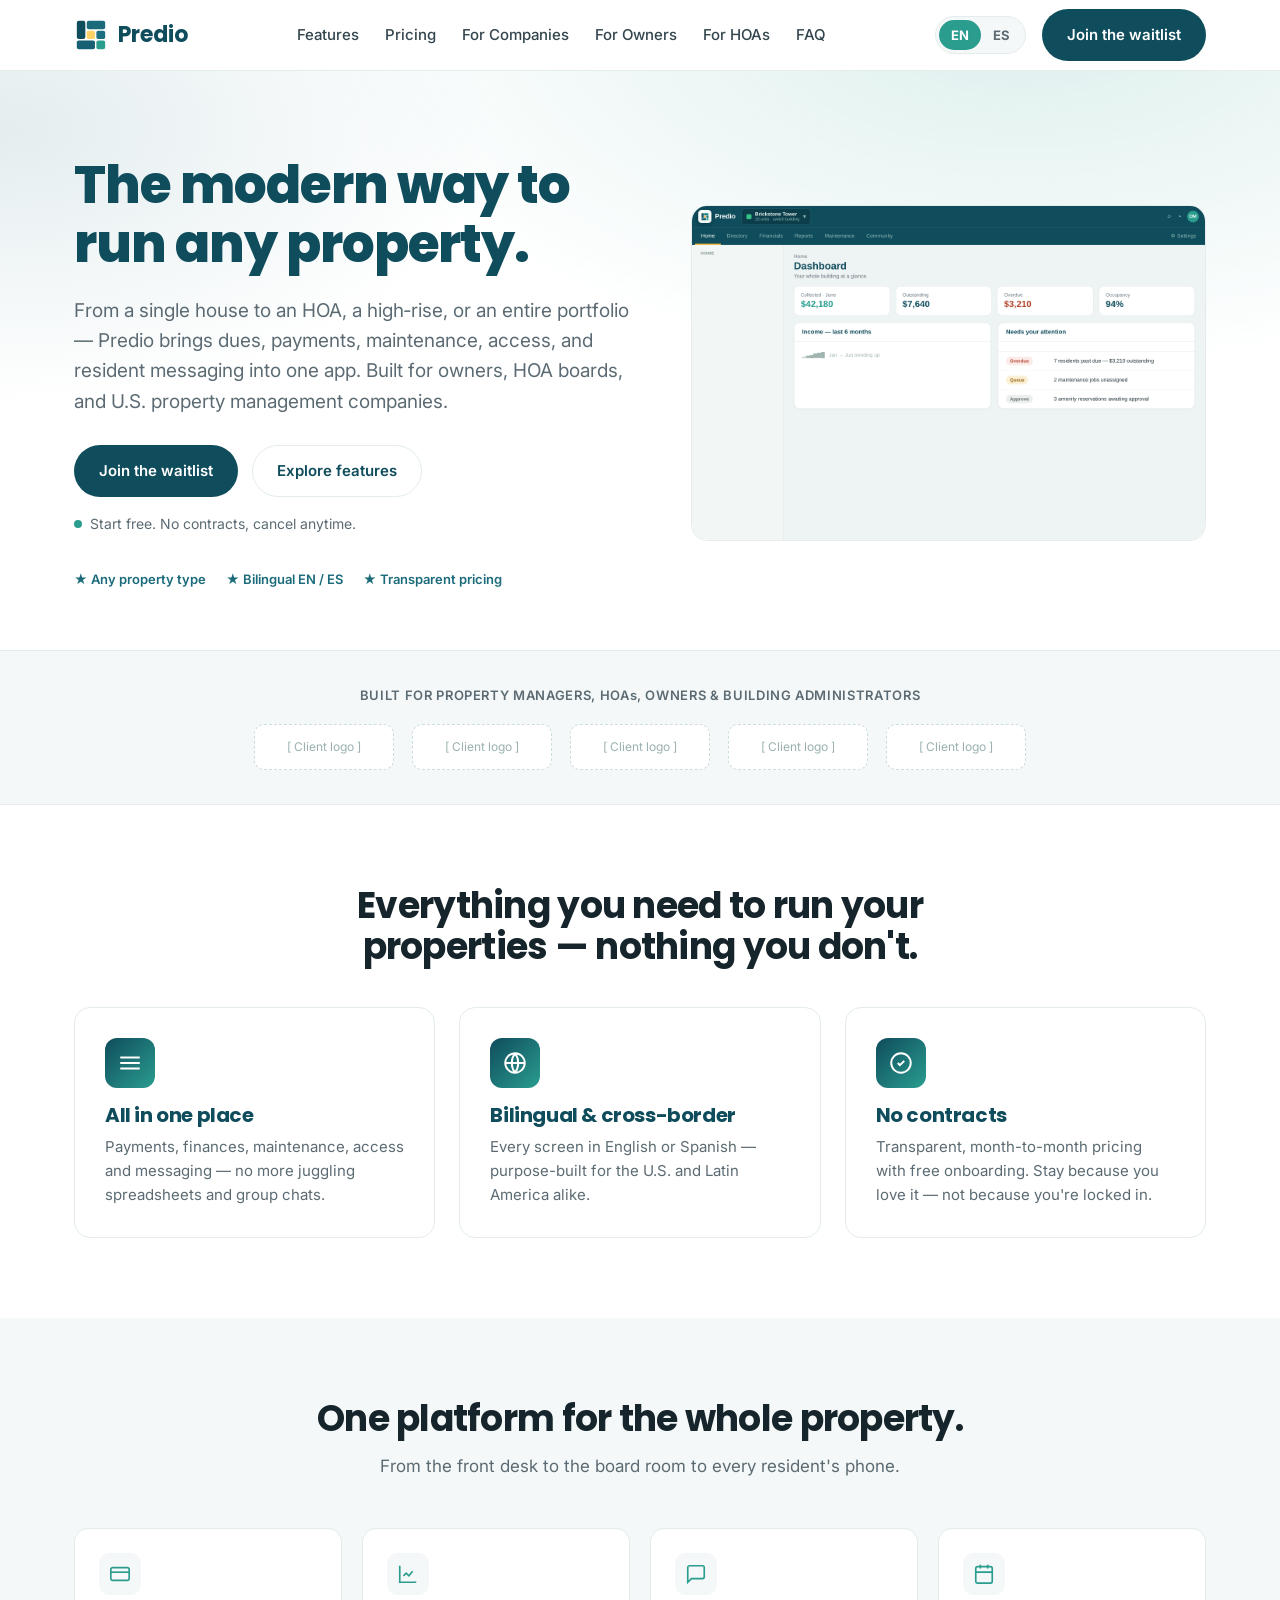
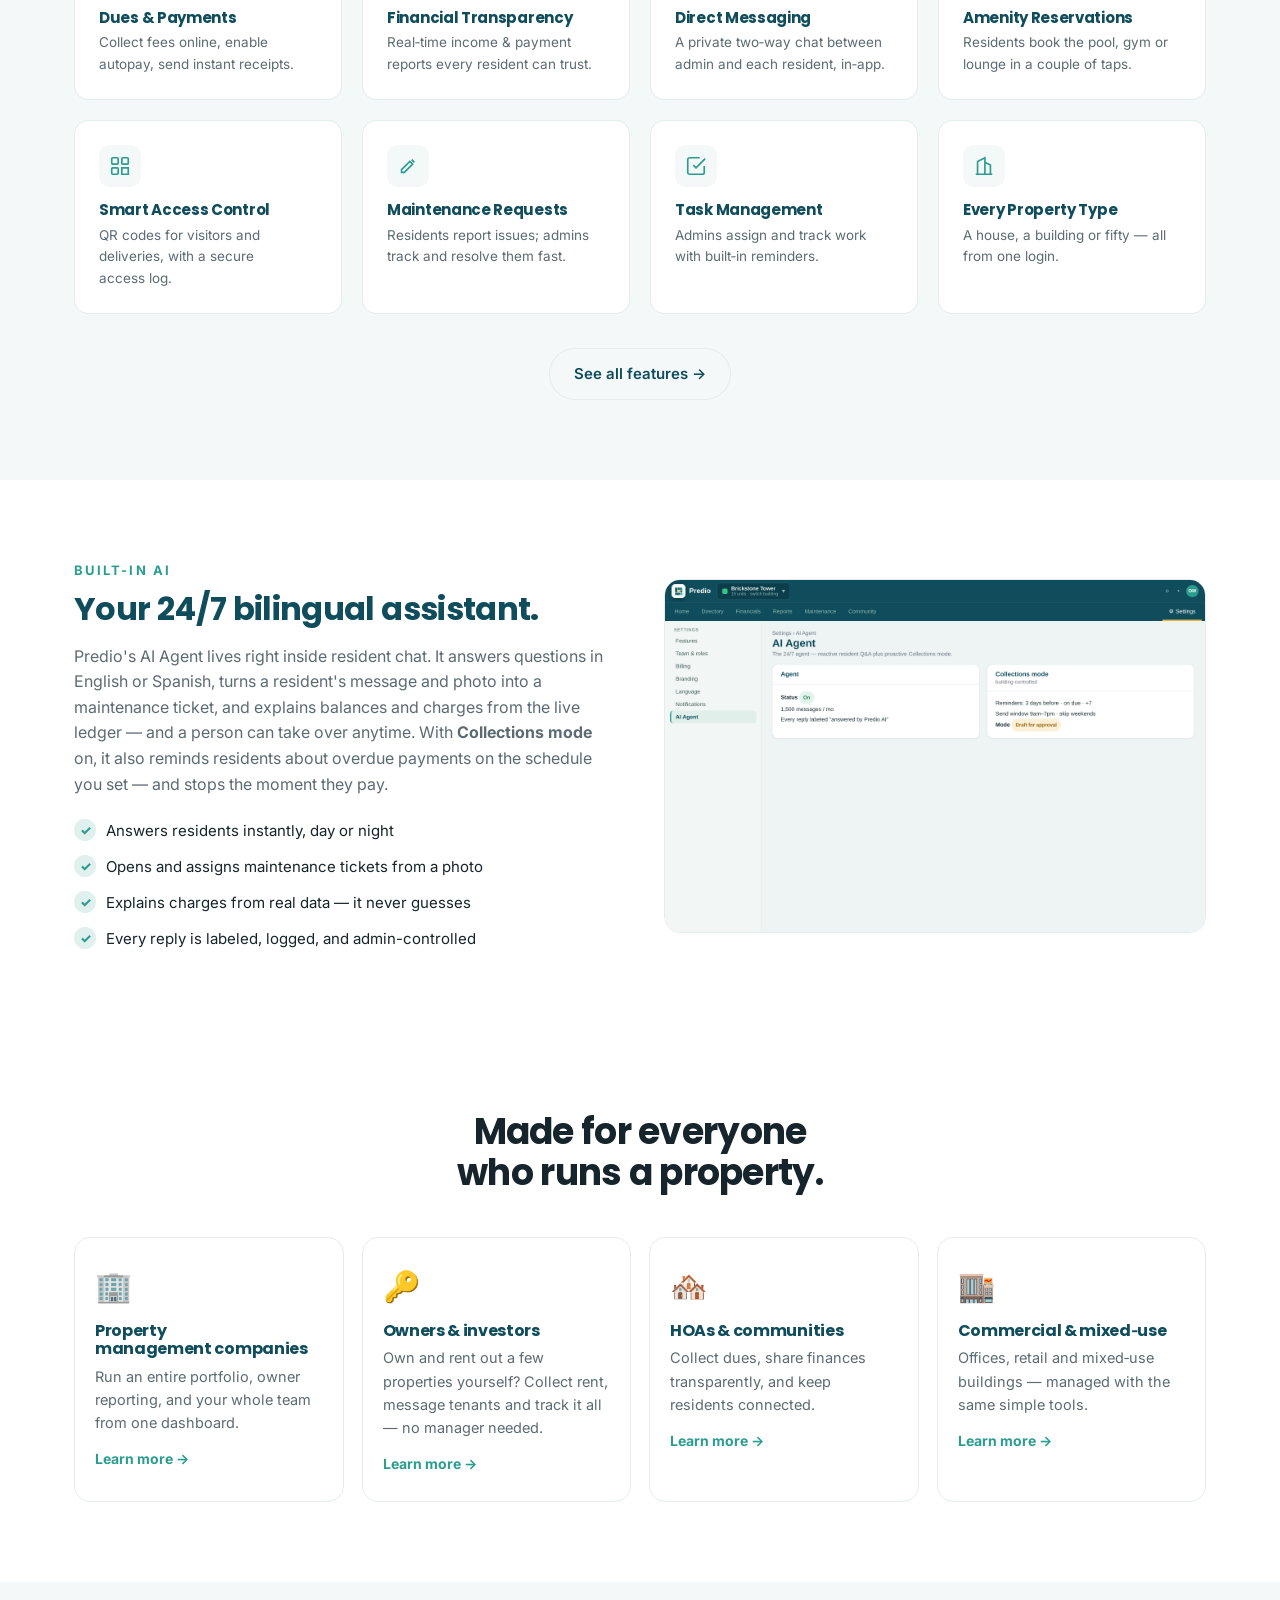
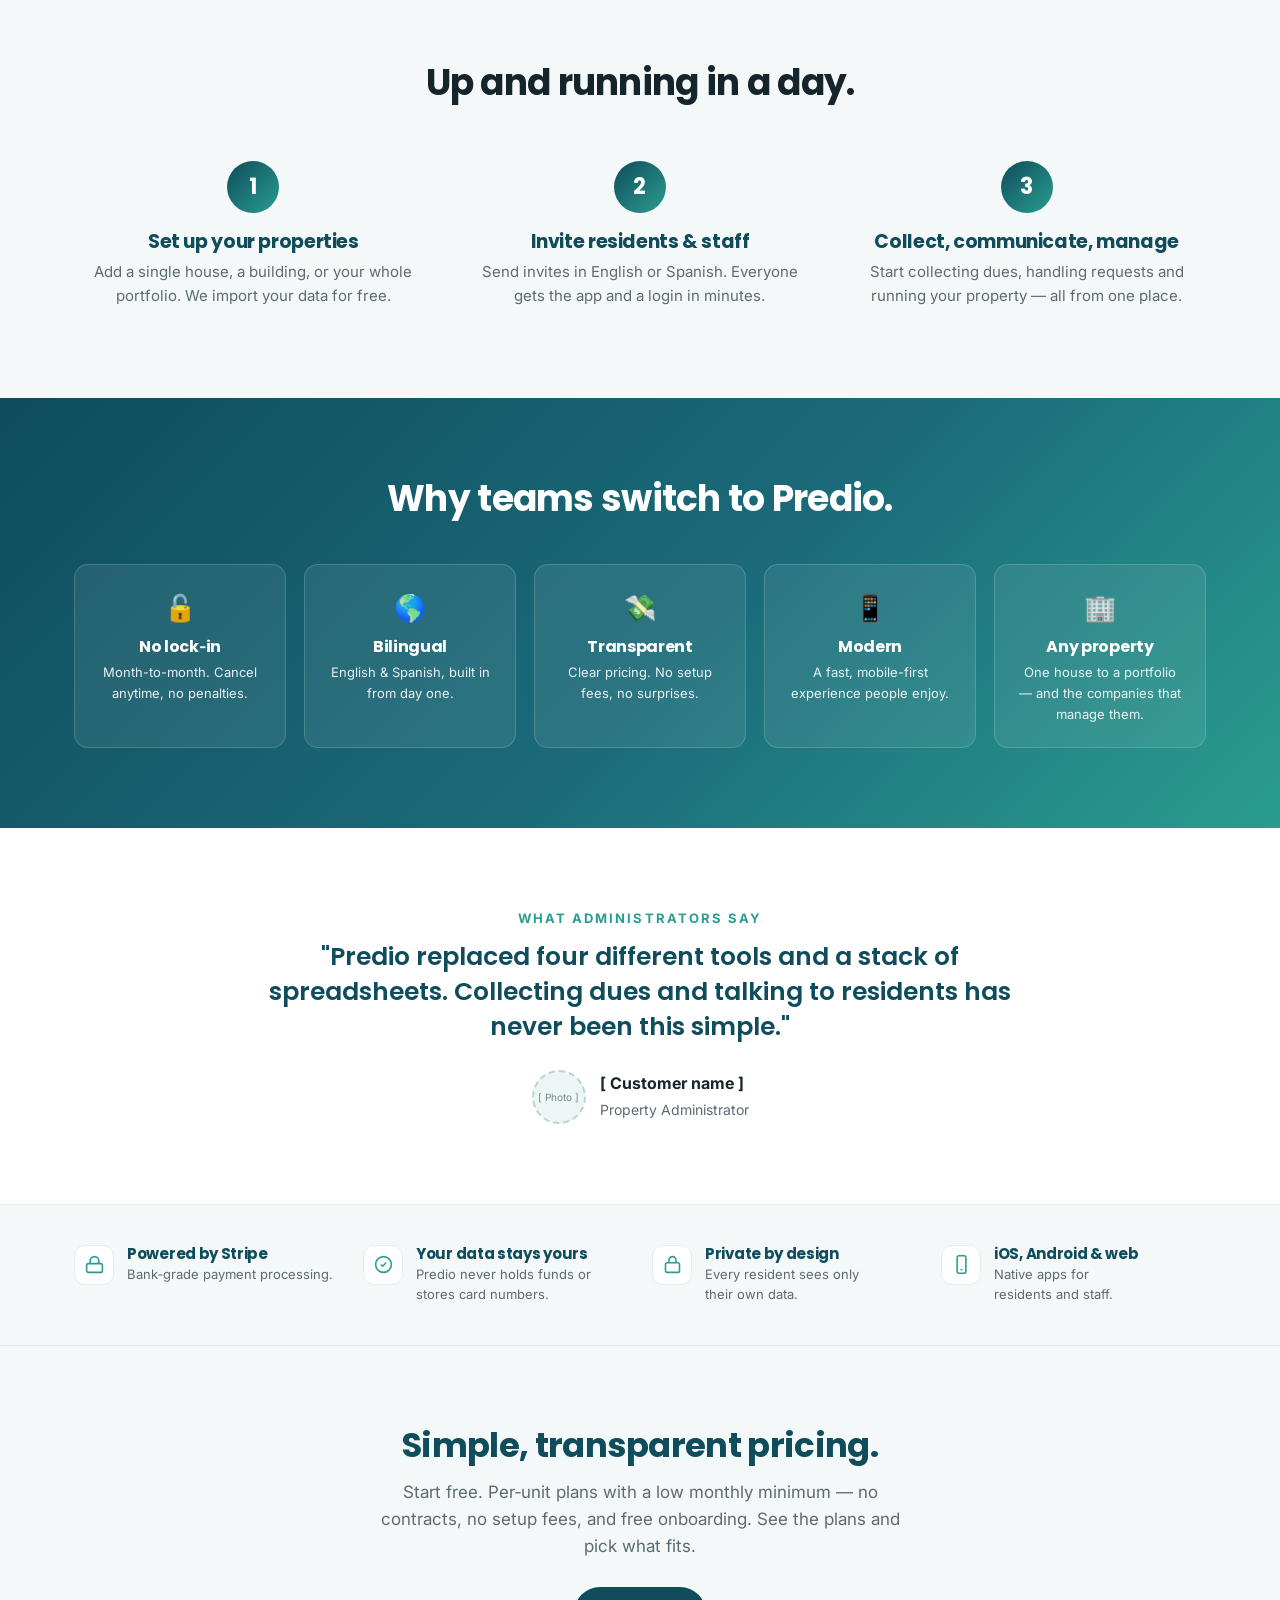
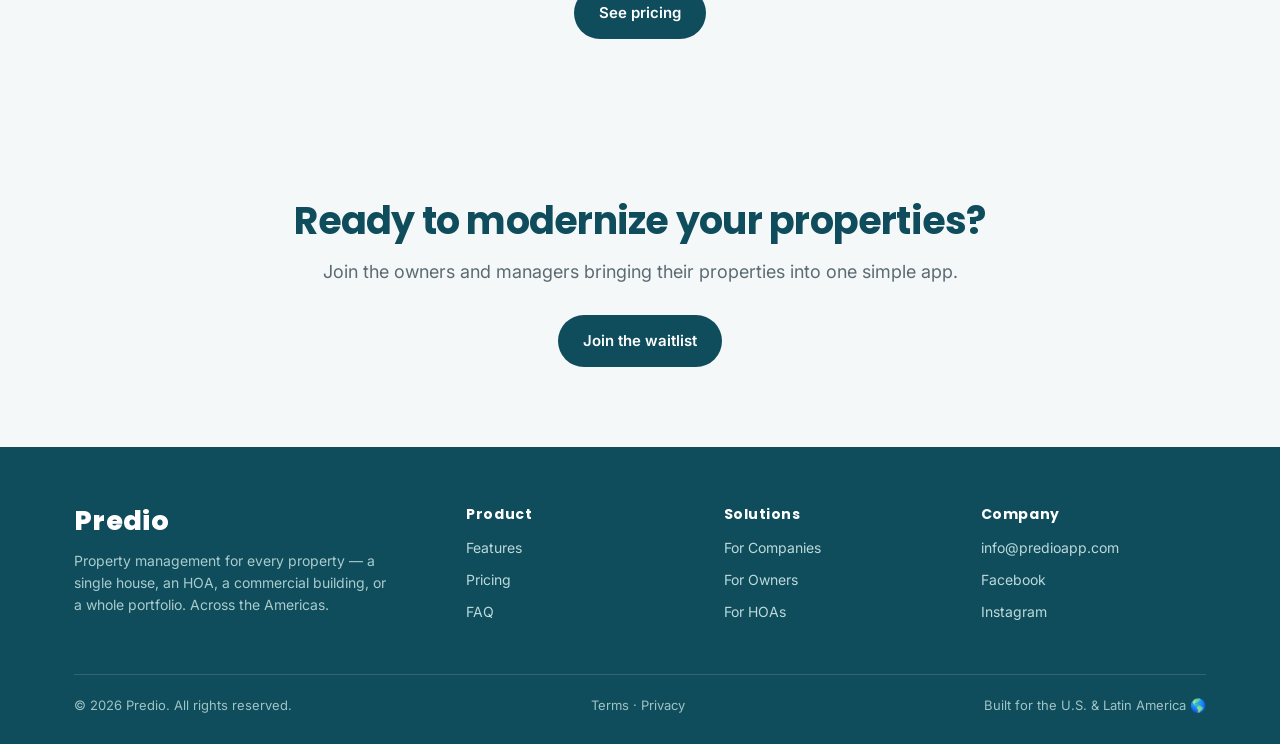
==== commit 9326e263: "Convert demo-booking CTAs to email waitlist (EN/ES, all pages)" ====
--- a/index.html
+++ b/index.html
@@ -43,7 +43,7 @@
     </nav>
     <div class="nav-right">
       <div class="lang" id="langToggle" role="button" tabindex="0" aria-label="Switch language"><div class="slider"></div><span class="active" data-l="en">EN</span><span data-l="es">ES</span></div>
-      <a href="https://calendar.app.google/EFKAiQVZ5A5x9jyq7" target="_blank" rel="noopener" class="btn btn-primary" data-i18n="nav_cta">Request a demo</a>
+      <a href="mailto:info@predioapp.com?subject=Predio%20waitlist&body=Please%20add%20me%20to%20the%20Predio%20waitlist." class="btn btn-primary" data-i18n="nav_cta">Join the waitlist</a>
       <button class="menu-btn" id="menuBtn" aria-label="Menu">&#9776;</button>
     </div>
   </div>
@@ -56,7 +56,7 @@
       <h1 data-i18n="hero_h1">The modern way to run any property.</h1>
       <p class="sub" data-i18n="hero_sub">From a single house to an HOA, a high-rise, or an entire portfolio — Predio brings dues, payments, maintenance, access, and resident messaging into one app. Built for owners, HOA boards, and U.S. property management companies.</p>
       <div class="hero-cta">
-        <a href="https://calendar.app.google/EFKAiQVZ5A5x9jyq7" target="_blank" rel="noopener" class="btn btn-primary" data-i18n="hero_cta1">Request a demo</a>
+        <a href="mailto:info@predioapp.com?subject=Predio%20waitlist&body=Please%20add%20me%20to%20the%20Predio%20waitlist." class="btn btn-primary" data-i18n="hero_cta1">Join the waitlist</a>
         <a href="/features.html" class="btn btn-ghost" data-i18n="hero_cta2">Explore features</a>
       </div>
       <div class="hero-note"><span class="dot"></span><span data-i18n="hero_note">Start free. No contracts, cancel anytime.</span></div>
@@ -191,7 +191,7 @@
   <div class="container">
     <h2 data-i18n="cta_h2">Ready to modernize your properties?</h2>
     <p data-i18n="cta_sub">Join the owners and managers bringing their properties into one simple app.</p>
-    <a href="https://calendar.app.google/EFKAiQVZ5A5x9jyq7" target="_blank" rel="noopener" class="btn btn-primary" data-i18n="cta_btn">Request a demo</a>
+    <a href="mailto:info@predioapp.com?subject=Predio%20waitlist&body=Please%20add%20me%20to%20the%20Predio%20waitlist." class="btn btn-primary" data-i18n="cta_btn">Join the waitlist</a>
   </div>
 </section>
 </main>
@@ -214,10 +214,10 @@
 <script>
 window.ES = {
   foot_terms:"Términos de Servicio", foot_privacy:"Política de Privacidad",
-  nav_features:"Funciones", nav_pricing:"Precios", nav_pm:"Para Empresas", nav_owners:"Para Propietarios", nav_hoa:"Para Condominios", nav_faq:"Preguntas", nav_cta:"Solicita una demo",
+  nav_features:"Funciones", nav_pricing:"Precios", nav_pm:"Para Empresas", nav_owners:"Para Propietarios", nav_hoa:"Para Condominios", nav_faq:"Preguntas", nav_cta:"Únete a la lista de espera",
   hero_h1:"La forma moderna de administrar cualquier propiedad.",
   hero_sub:"Desde una sola casa hasta un condominio, una torre o todo un portafolio — Predio reúne expensas, pagos, mantenimiento, accesos y mensajería en una sola app. Para propietarios, comunidades y administradores en Latinoamérica.",
-  hero_cta1:"Solicita una demo", hero_cta2:"Explora las funciones", hero_note:"Empieza gratis. Sin contratos, cancela cuando quieras.",
+  hero_cta1:"Únete a la lista de espera", hero_cta2:"Explora las funciones", hero_note:"Empieza gratis. Sin contratos, cancela cuando quieras.",
   ai_kicker:"IA integrada", ai_h2:"Tu asistente bilingüe 24/7.",
   ai_d:"El Agente IA de Predio vive dentro del chat con los residentes. Responde preguntas en español o inglés, convierte el mensaje y la foto de un residente en un ticket de mantenimiento, y explica saldos y cargos con el estado de cuenta en vivo — y una persona puede tomar el control cuando quiera. Con el <strong>modo Cobranza</strong> activo, también recuerda a los residentes los pagos vencidos según el calendario que definas — y se detiene en cuanto pagan.",
   ai_1:"Responde a los residentes al instante, de día o de noche",
@@ -268,7 +268,7 @@
   pt_kicker:"Precios", pt_h2:"Precios simples y transparentes.",
   pt_d:"Empieza gratis. Planes por unidad con un mínimo mensual bajo — sin contratos, sin costos de instalación y con capacitación gratis. Mira los planes y elige el que encaje.",
   pt_cta:"Ver precios",
-  cta_h2:"¿Listo para modernizar tus propiedades?", cta_sub:"Únete a los propietarios y administradores que llevan sus propiedades a una sola app simple.", cta_btn:"Solicita una demo",
+  cta_h2:"¿Listo para modernizar tus propiedades?", cta_sub:"Únete a los propietarios y administradores que llevan sus propiedades a una sola app simple.", cta_btn:"Únete a la lista de espera",
   foot_tag:"Administración para cada propiedad — una sola casa, un condominio, un edificio comercial o todo un portafolio. En todas las Américas.",
   foot_product:"Producto", foot_solutions:"Soluciones", foot_company:"Empresa", rights:"Todos los derechos reservados.", foot_made:"Hecho para EE. UU. y Latinoamérica 🌎"
 };
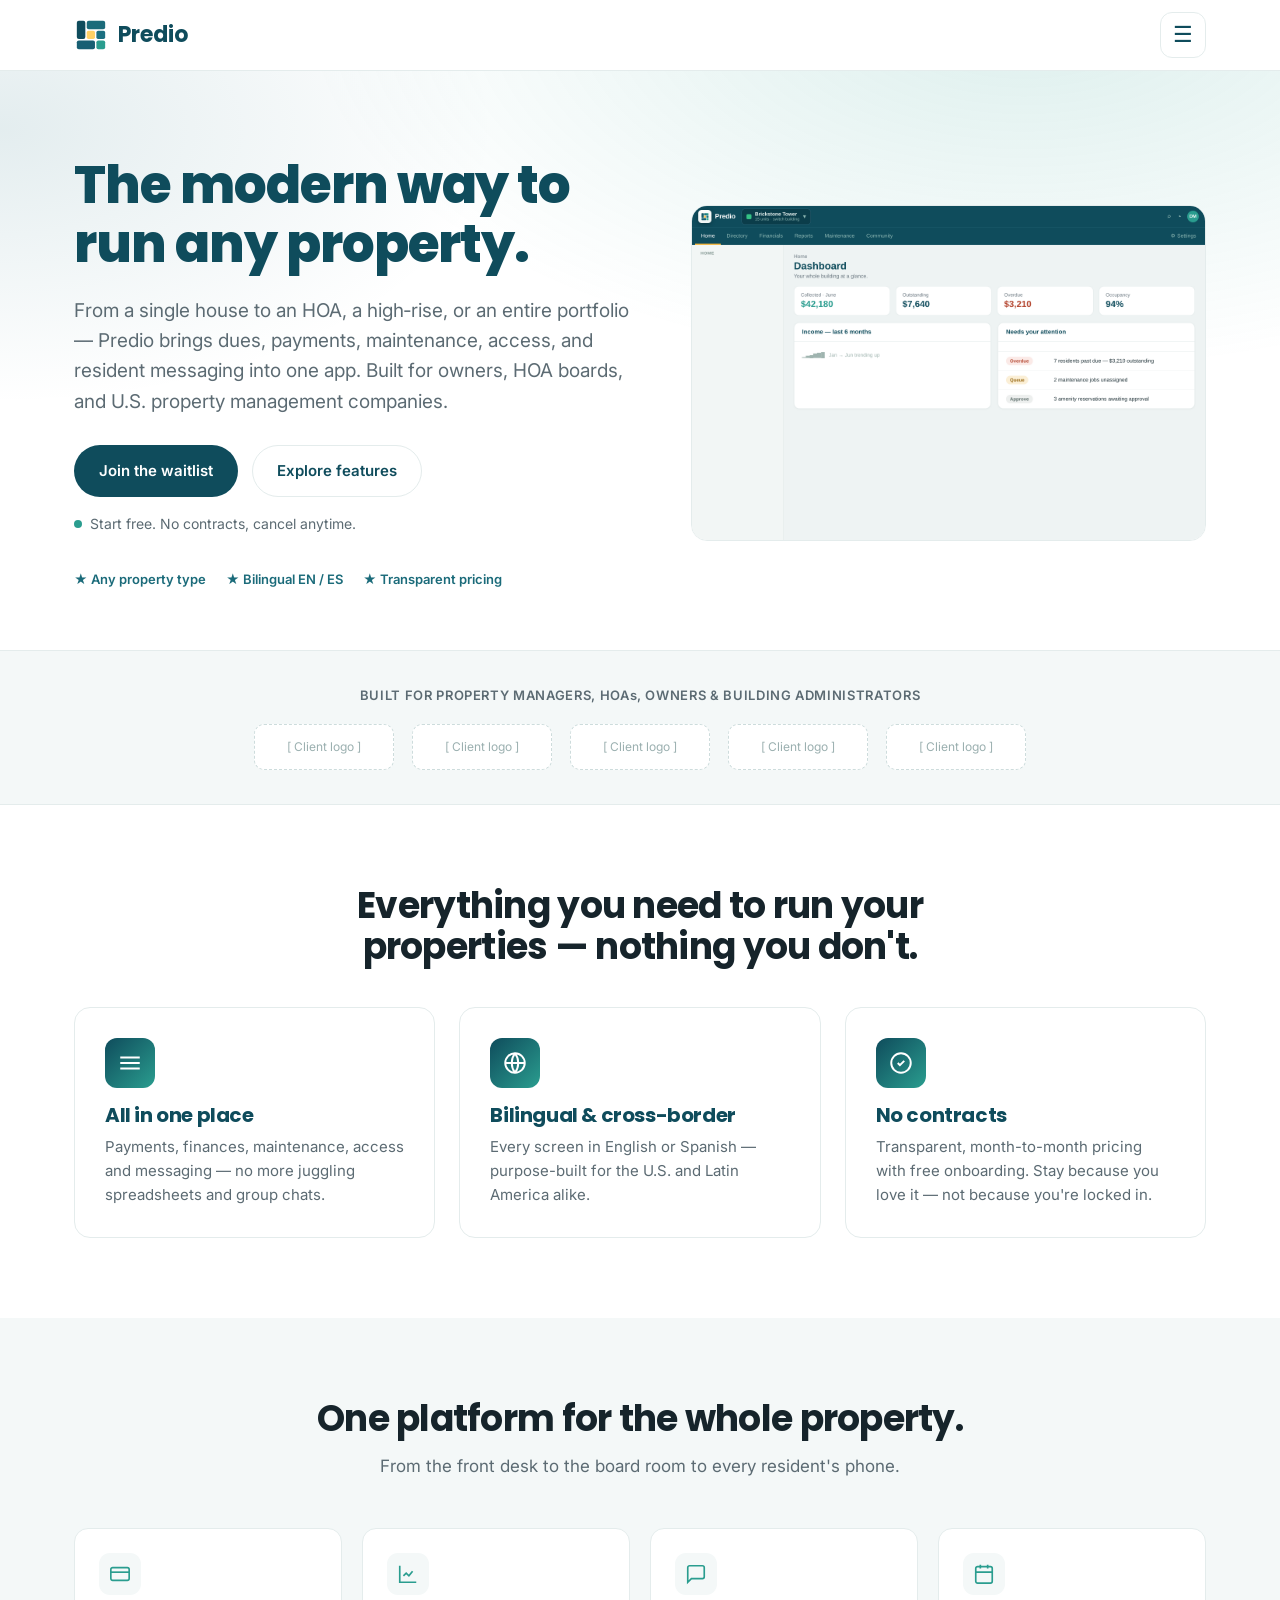
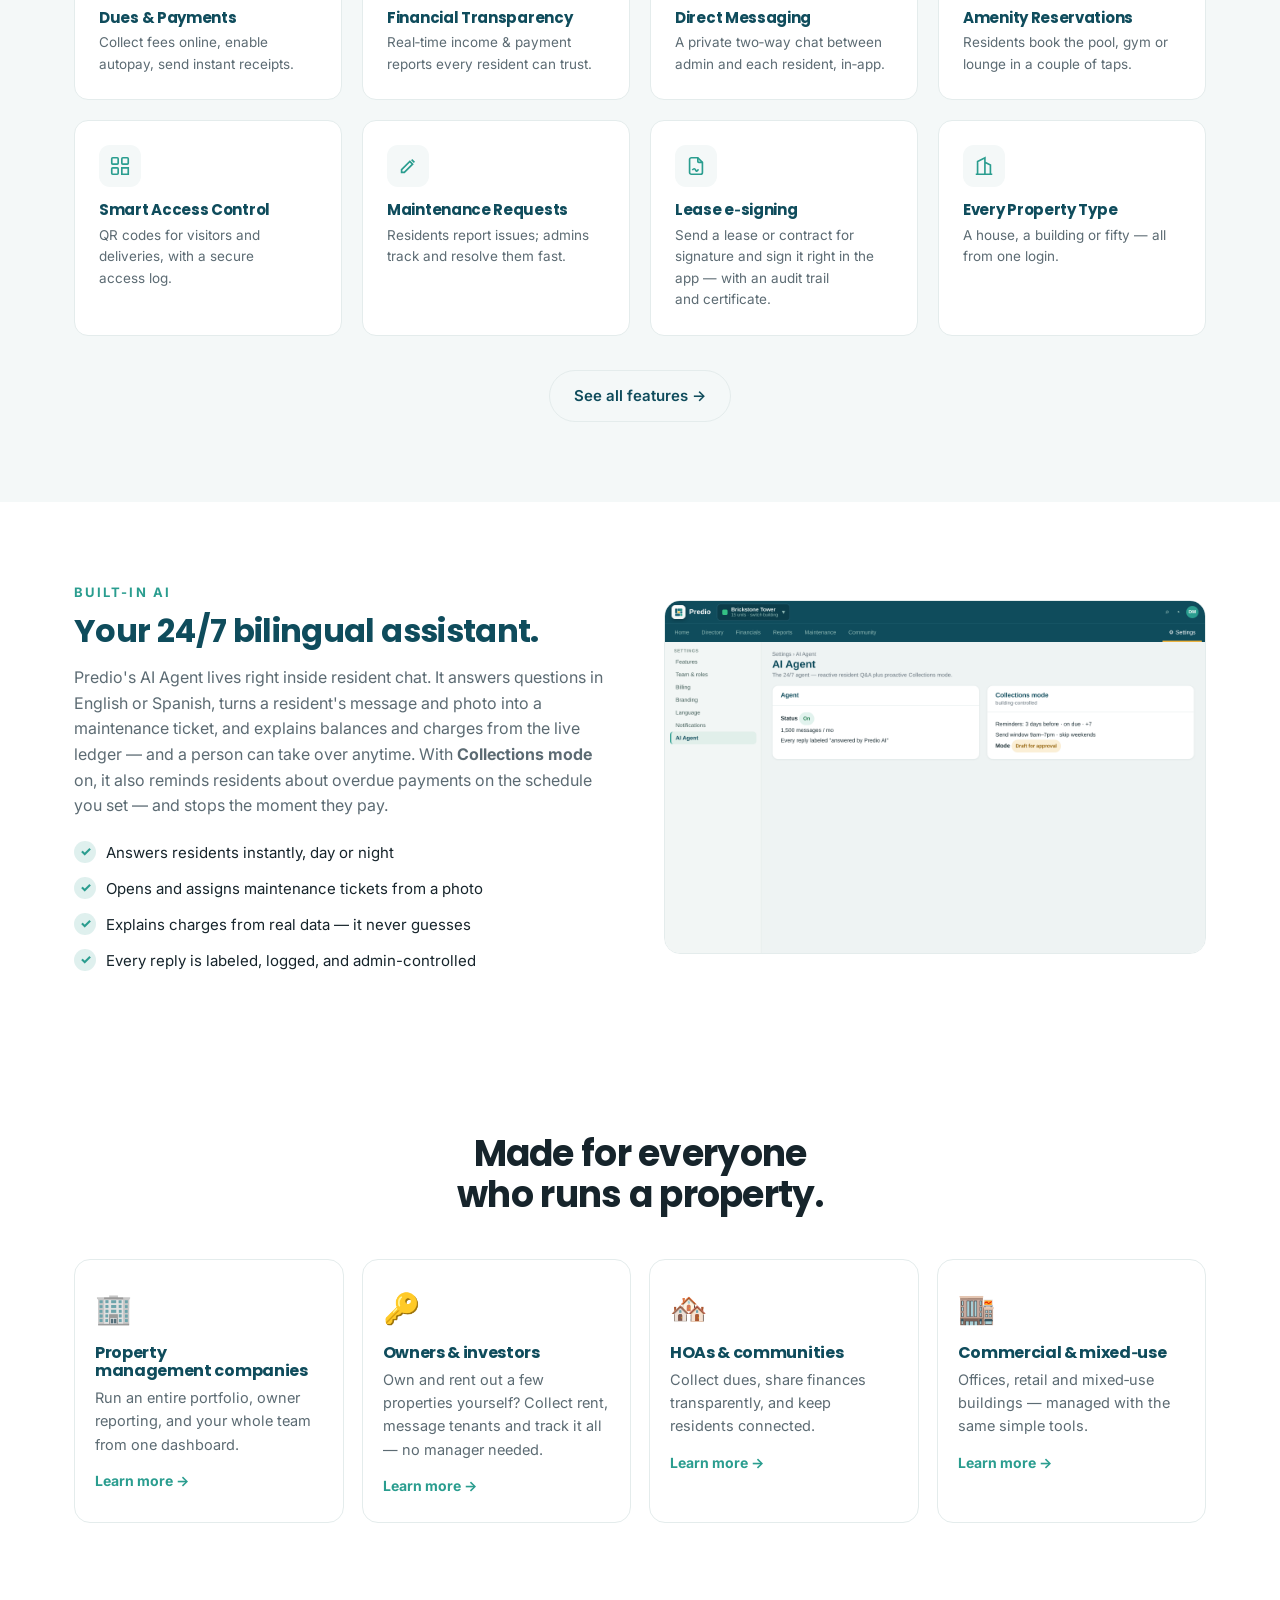
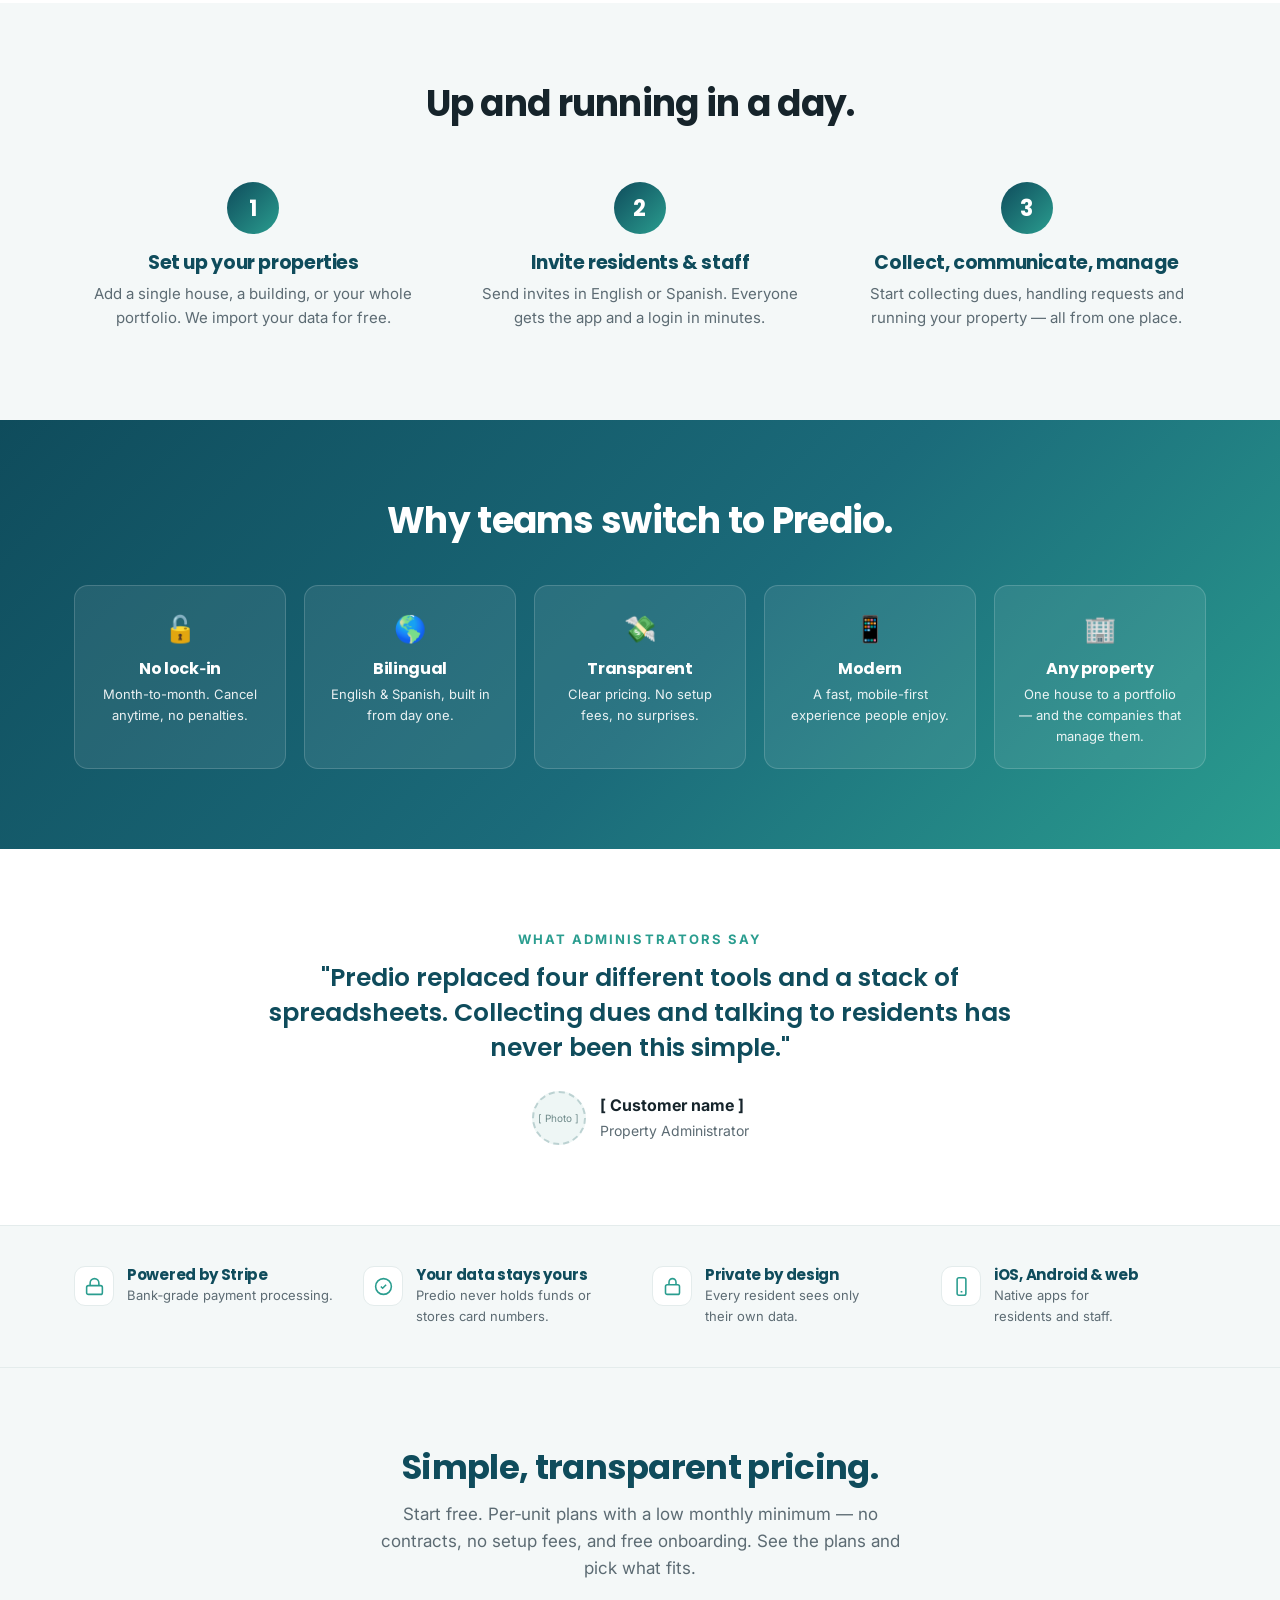
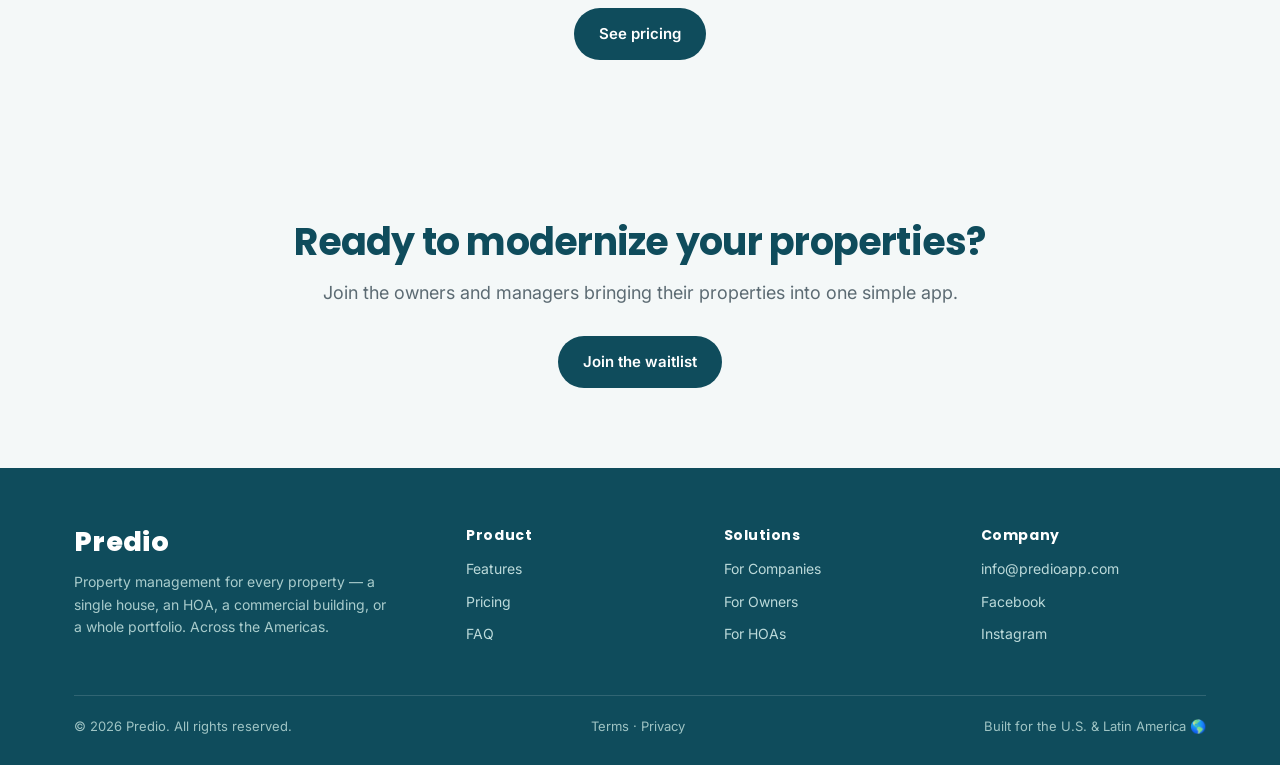
==== commit 431b58a4: "Site refresh: always-hamburger nav + Sign in; OG image; lease e-signing (home + FAQ); SEO (og:image/" ====
--- a/index.html
+++ b/index.html
@@ -14,6 +14,10 @@
 <meta property="og:title" content="Predio — Property Management Software for Any Property" />
 <meta property="og:description" content="One bilingual app to run any property — houses, HOAs, condos, commercial buildings and whole portfolios. No contracts." />
 <meta property="og:url" content="https://www.predioapp.com/" />
+<meta property="og:image:width" content="1200" />
+<meta property="og:image:height" content="630" />
+<meta property="og:image:alt" content="Predio — property management for every property, bilingual EN/ES" />
+<meta name="twitter:image" content="https://www.predioapp.com/og-image.png" />
 <meta property="og:image" content="https://www.predioapp.com/og-image.png" />
 <meta name="twitter:card" content="summary_large_image" />
 <link rel="icon" href="data:image/svg+xml,%3Csvg xmlns='http://www.w3.org/2000/svg' viewBox='0 0 120 120'%3E%3Crect x='10' y='10' width='30' height='64' rx='7' fill='%230f4c5c'/%3E%3Crect x='45' y='10' width='65' height='30' rx='7' fill='%231b6b7a'/%3E%3Crect x='45' y='45' width='29' height='29' rx='6' fill='%23ffd166'/%3E%3Crect x='79' y='45' width='31' height='29' rx='6' fill='%231c6f80'/%3E%3Crect x='10' y='79' width='64' height='31' rx='7' fill='%23175f73'/%3E%3Crect x='79' y='79' width='31' height='31' rx='7' fill='%232a9d8f'/%3E%3C/svg%3E" />
@@ -24,27 +28,31 @@
 <script type="application/ld+json">
 {"@context":"https://schema.org","@type":"SoftwareApplication","name":"Predio","applicationCategory":"BusinessApplication","operatingSystem":"Web, iOS, Android","description":"Property management software for any property — houses, HOAs, condos, communities and commercial buildings, and the property management companies that run them.","url":"https://www.predioapp.com/","offers":{"@type":"Offer","category":"SaaS","priceCurrency":"USD"},"publisher":{"@type":"Organization","name":"Predio","email":"info@predioapp.com","url":"https://www.predioapp.com/"}}
 </script>
+<script type="application/ld+json">
+{"@context":"https://schema.org","@graph":[
+{"@type":"Organization","@id":"https://www.predioapp.com/#org","name":"Predio","url":"https://www.predioapp.com/","email":"info@predioapp.com","logo":"https://www.predioapp.com/og-image.png","sameAs":["https://www.facebook.com/","https://www.instagram.com/"]},
+{"@type":"WebSite","@id":"https://www.predioapp.com/#website","url":"https://www.predioapp.com/","name":"Predio","publisher":{"@id":"https://www.predioapp.com/#org"},"inLanguage":["en","es"]}
+]}
+</script>
 </head>
 <body>
 
 <header class="nav">
   <div class="container nav-inner">
-    <a class="logo" href="/" aria-label="Predio home">
-      <svg viewBox="0 0 120 120" aria-hidden="true"><rect x="10" y="10" width="30" height="64" rx="7" fill="#0f4c5c"/><rect x="45" y="10" width="65" height="30" rx="7" fill="#1b6b7a"/><rect x="45" y="45" width="29" height="29" rx="6" fill="#ffd166"/><rect x="79" y="45" width="31" height="29" rx="6" fill="#1c6f80"/><rect x="10" y="79" width="64" height="31" rx="7" fill="#175f73"/><rect x="79" y="79" width="31" height="31" rx="7" fill="#2a9d8f"/></svg>
-      Predio
-    </a>
-    <nav class="nav-links" id="navLinks" aria-label="Primary">
-      <a href="/features.html" data-i18n="nav_features">Features</a>
-      <a href="/pricing.html" data-i18n="nav_pricing">Pricing</a>
-      <a href="/property-management.html" data-i18n="nav_pm">For Companies</a>
-      <a href="/owners.html" data-i18n="nav_owners">For Owners</a>
-      <a href="/hoas.html" data-i18n="nav_hoa">For HOAs</a>
-      <a href="/faq.html" data-i18n="nav_faq">FAQ</a>
-    </nav>
-    <div class="nav-right">
+    <a class="logo" href="/" aria-label="Predio home"><svg viewBox="0 0 120 120" aria-hidden="true"><rect x="10" y="10" width="30" height="64" rx="7" fill="#0f4c5c"/><rect x="45" y="10" width="65" height="30" rx="7" fill="#1b6b7a"/><rect x="45" y="45" width="29" height="29" rx="6" fill="#ffd166"/><rect x="79" y="45" width="31" height="29" rx="6" fill="#1c6f80"/><rect x="10" y="79" width="64" height="31" rx="7" fill="#175f73"/><rect x="79" y="79" width="31" height="31" rx="7" fill="#2a9d8f"/></svg> Predio</a>
+    <button class="menu-btn" id="menuBtn" aria-label="Menu" aria-expanded="false">&#9776;</button>
+    <div class="nav-drawer" id="navDrawer">
+      <nav class="nav-links" id="navLinks" aria-label="Primary">
+        <a href="/features.html" data-i18n="nav_features">Features</a>
+        <a href="/pricing.html" data-i18n="nav_pricing">Pricing</a>
+        <a href="/property-management.html" data-i18n="nav_pm">For Companies</a>
+        <a href="/owners.html" data-i18n="nav_owners">For Owners</a>
+        <a href="/hoas.html" data-i18n="nav_hoa">For HOAs</a>
+        <a href="/faq.html" data-i18n="nav_faq">FAQ</a>
+        <a href="https://app.predioapp.com" class="signin" data-i18n="nav_signin">Sign in</a>
+      </nav>
       <div class="lang" id="langToggle" role="button" tabindex="0" aria-label="Switch language"><div class="slider"></div><span class="active" data-l="en">EN</span><span data-l="es">ES</span></div>
       <a href="mailto:info@predioapp.com?subject=Predio%20waitlist&body=Please%20add%20me%20to%20the%20Predio%20waitlist." class="btn btn-primary" data-i18n="nav_cta">Join the waitlist</a>
-      <button class="menu-btn" id="menuBtn" aria-label="Menu">&#9776;</button>
     </div>
   </div>
 </header>
@@ -100,7 +108,7 @@
       <div class="feat"><div class="fic"><svg fill="none" stroke-width="1.8" viewBox="0 0 24 24"><rect x="3" y="4" width="18" height="18" rx="2"/><path d="M16 2v4M8 2v4M3 10h18"/></svg></div><h3 data-i18n="f4_t">Amenity Reservations</h3><p data-i18n="f4_d">Residents book the pool, gym or lounge in a couple of taps.</p></div>
       <div class="feat"><div class="fic"><svg fill="none" stroke-width="1.8" viewBox="0 0 24 24"><rect x="3" y="3" width="7" height="7" rx="1"/><rect x="14" y="3" width="7" height="7" rx="1"/><rect x="3" y="14" width="7" height="7" rx="1"/><path d="M14 14h7v7h-7z"/></svg></div><h3 data-i18n="f5_t">Smart Access Control</h3><p data-i18n="f5_d">QR codes for visitors and deliveries, with a secure access log.</p></div>
       <div class="feat"><div class="fic"><svg fill="none" stroke-width="1.8" viewBox="0 0 24 24"><path d="M14 7l3 3-9 9H5v-3z"/><path d="M16 5l3 3"/></svg></div><h3 data-i18n="f6_t">Maintenance Requests</h3><p data-i18n="f6_d">Residents report issues; admins track and resolve them fast.</p></div>
-      <div class="feat"><div class="fic"><svg fill="none" stroke-width="1.8" viewBox="0 0 24 24"><path d="M9 11l3 3L22 4"/><path d="M21 12v7a2 2 0 0 1-2 2H5a2 2 0 0 1-2-2V5a2 2 0 0 1 2-2h11"/></svg></div><h3 data-i18n="f7_t">Task Management</h3><p data-i18n="f7_d">Admins assign and track work with built-in reminders.</p></div>
+      <div class="feat"><div class="fic"><svg fill="none" stroke-width="1.8" viewBox="0 0 24 24"><path d="M14 3v4a1 1 0 0 0 1 1h4"/><path d="M17 21H7a2 2 0 0 1-2-2V5a2 2 0 0 1 2-2h7l5 5v11a2 2 0 0 1-2 2z"/><path d="M8 16.5c1.4-2 2.8-2 3.6 0s2.2 1 2.9-1"/></svg></div><h3 data-i18n="f7_t">Lease e-signing</h3><p data-i18n="f7_d">Send a lease or contract for signature and sign it right in the app — with an audit trail and certificate.</p></div>
       <div class="feat"><div class="fic"><svg fill="none" stroke-width="1.8" viewBox="0 0 24 24"><path d="M3 21h18M5 21V7l8-4v18M19 21V11l-6-3"/></svg></div><h3 data-i18n="f8_t">Every Property Type</h3><p data-i18n="f8_d">A house, a building or fifty — all from one login.</p></div>
     </div>
     <div class="center" style="margin-top:34px"><a href="/features.html" class="btn btn-ghost" data-i18n="feat_all">See all features →</a></div>
@@ -214,7 +222,7 @@
 <script>
 window.ES = {
   foot_terms:"Términos de Servicio", foot_privacy:"Política de Privacidad",
-  nav_features:"Funciones", nav_pricing:"Precios", nav_pm:"Para Empresas", nav_owners:"Para Propietarios", nav_hoa:"Para Condominios", nav_faq:"Preguntas", nav_cta:"Únete a la lista de espera",
+  nav_features:"Funciones", nav_pricing:"Precios", nav_pm:"Para Empresas", nav_owners:"Para Propietarios", nav_hoa:"Para Condominios", nav_faq:"Preguntas", nav_cta:"Únete a la lista de espera", nav_signin:"Iniciar sesión",
   hero_h1:"La forma moderna de administrar cualquier propiedad.",
   hero_sub:"Desde una sola casa hasta un condominio, una torre o todo un portafolio — Predio reúne expensas, pagos, mantenimiento, accesos y mensajería en una sola app. Para propietarios, comunidades y administradores en Latinoamérica.",
   hero_cta1:"Únete a la lista de espera", hero_cta2:"Explora las funciones", hero_note:"Empieza gratis. Sin contratos, cancela cuando quieras.",
@@ -243,7 +251,7 @@
   f4_t:"Reserva de Áreas Comunes", f4_d:"Los residentes reservan la piscina, el gimnasio o el salón en un par de toques.",
   f5_t:"Control de Acceso Inteligente", f5_d:"Códigos QR para visitas y entregas, con un registro de acceso seguro.",
   f6_t:"Solicitudes de Mantenimiento", f6_d:"Los residentes reportan incidencias; los administradores las resuelven rápido.",
-  f7_t:"Gestión de Tareas", f7_d:"Los administradores asignan y dan seguimiento con recordatorios integrados.",
+  f7_t:"Firma de contratos", f7_d:"Envía un contrato de arrendamiento para firmar y fírmalo dentro de la app — con bitácora de auditoría y certificado.",
   f8_t:"Cualquier Propiedad", f8_d:"Una casa, un edificio o cincuenta — todo desde un solo acceso.",
   feat_all:"Ver todas las funciones →",
   aud_kicker:"Para quién es", aud_h2:"Hecho para todos los que administran una propiedad.",
--- a/styles.css
+++ b/styles.css
@@ -22,21 +22,32 @@
 .btn-light:hover{transform:translateY(-1px)}
 .center{text-align:center}
 
-/* NAV */
-header.nav{position:sticky;top:0;z-index:50;background:rgba(255,255,255,.88);backdrop-filter:blur(12px);border-bottom:1px solid var(--line)}
-.nav-inner{display:flex;align-items:center;justify-content:space-between;height:70px}
+/* NAV — minimal bar (logo + hamburger) at EVERY width; the menu opens a
+   right-anchored dropdown panel holding the section links, Sign in, the
+   language pill and the CTA — so the bar can never crowd or overflow. */
+header.nav{position:sticky;top:0;z-index:50;background:rgba(255,255,255,.9);backdrop-filter:blur(12px);border-bottom:1px solid var(--line)}
+header.nav.nav-open{background:#fff}
+.nav-inner{display:flex;align-items:center;justify-content:space-between;height:70px;position:relative}
 .logo{display:flex;align-items:center;gap:10px;font-family:'Poppins';font-weight:700;font-size:22px;color:var(--teal)}
 .logo svg{width:34px;height:34px}
-.nav-links{display:flex;align-items:center;gap:26px}
-.nav-links a{font-size:15px;font-weight:500;color:#33454d}
-.nav-links a:hover,.nav-links a.active{color:var(--teal)}
-.nav-right{display:flex;align-items:center;gap:16px}
+.menu-btn{display:flex;align-items:center;justify-content:center;width:46px;height:46px;background:none;border:1px solid var(--line);border-radius:12px;cursor:pointer;font-size:22px;line-height:1;color:var(--teal);transition:.2s}
+.menu-btn:hover{border-color:var(--teal2);background:var(--soft)}
 .lang{display:inline-flex;background:var(--soft);border:1px solid var(--line);border-radius:999px;padding:3px;position:relative;cursor:pointer;user-select:none}
 .lang span{position:relative;z-index:2;font-size:13px;font-weight:700;padding:5px 12px;border-radius:999px;color:var(--muted);transition:color .25s}
 .lang span.active{color:#fff}
 .lang .slider{position:absolute;top:3px;bottom:3px;left:3px;width:calc(50% - 3px);background:var(--green);border-radius:999px;transition:transform .25s cubic-bezier(.4,0,.2,1)}
 .lang.es .slider{transform:translateX(100%)}
-.menu-btn{display:none;background:none;border:none;cursor:pointer;font-size:24px;color:var(--teal)}
+
+/* dropdown panel — same at every width */
+.nav-drawer{display:none}
+header.nav-open .nav-drawer{display:flex;flex-direction:column;position:absolute;top:calc(100% + 10px);right:0;width:min(300px,calc(100vw - 32px));background:#fff;border:1px solid var(--line);border-radius:16px;box-shadow:0 30px 60px -28px rgba(15,76,92,.45);padding:12px;z-index:60}
+.nav-drawer .nav-links{display:flex;flex-direction:column;gap:2px}
+.nav-drawer .nav-links a{padding:12px 14px;border-radius:10px;font-size:15.5px;font-weight:600;color:#33454d;transition:.15s}
+.nav-drawer .nav-links a:hover,.nav-drawer .nav-links a.active{background:var(--soft);color:var(--teal)}
+.nav-drawer .nav-links a.signin{color:var(--teal);border-top:1px solid var(--line);border-radius:0;margin-top:4px;padding-top:14px}
+.nav-drawer .lang{align-self:center;margin:12px 0 8px}
+.nav-drawer .lang span{padding:6px 15px;font-size:14px}
+.nav-drawer .btn-primary{display:flex;justify-content:center;margin:2px 4px 4px;padding:13px 22px}
 
 /* HERO (home) */
 .hero{position:relative;overflow:hidden;background:
@@ -252,20 +263,6 @@
   .vp-card,.feat,.aud{text-align:center}
   .vp-ic,.feat .fic{margin-inline:auto}
   .frow h2,.split h2{text-align:center}
-
-  /* MOBILE NAV — clean drawer: bar shows only logo + hamburger */
-  .nav-inner{flex-wrap:wrap;height:auto;min-height:70px;align-items:center;justify-content:center;position:relative}
-  .nav-right{display:contents}
-  .logo{order:1}
-  .menu-btn{display:flex;align-items:center;justify-content:center;position:absolute;right:0;top:0;height:70px;width:44px;line-height:1;font-size:26px}
-  .nav-links,.lang,.nav-right .btn-primary{display:none}
-
-  header.nav.nav-open{background:#fff}
-  header.nav-open .nav-links{display:flex;order:3;flex-basis:100%;flex-direction:column;gap:0;padding:6px 0 4px;border-top:1px solid var(--line);margin-top:6px}
-  header.nav-open .nav-links a{padding:14px 2px;font-size:16px;font-weight:600;border-bottom:1px solid var(--soft)}
-  header.nav-open .lang{display:inline-flex;order:4;flex-basis:auto;align-self:center;margin:16px 0 6px}
-  header.nav-open .lang span{padding:7px 16px;font-size:14px}
-  header.nav-open .nav-right .btn-primary{display:flex;order:5;flex-basis:100%;width:100%;justify-content:center;padding:15px 24px;font-size:16px;margin:0 0 20px}
 }
 @media(max-width:560px){
   .vp-grid,.feat-grid,.steps,.diff-grid,.aud-grid,.price-grid{grid-template-columns:1fr}
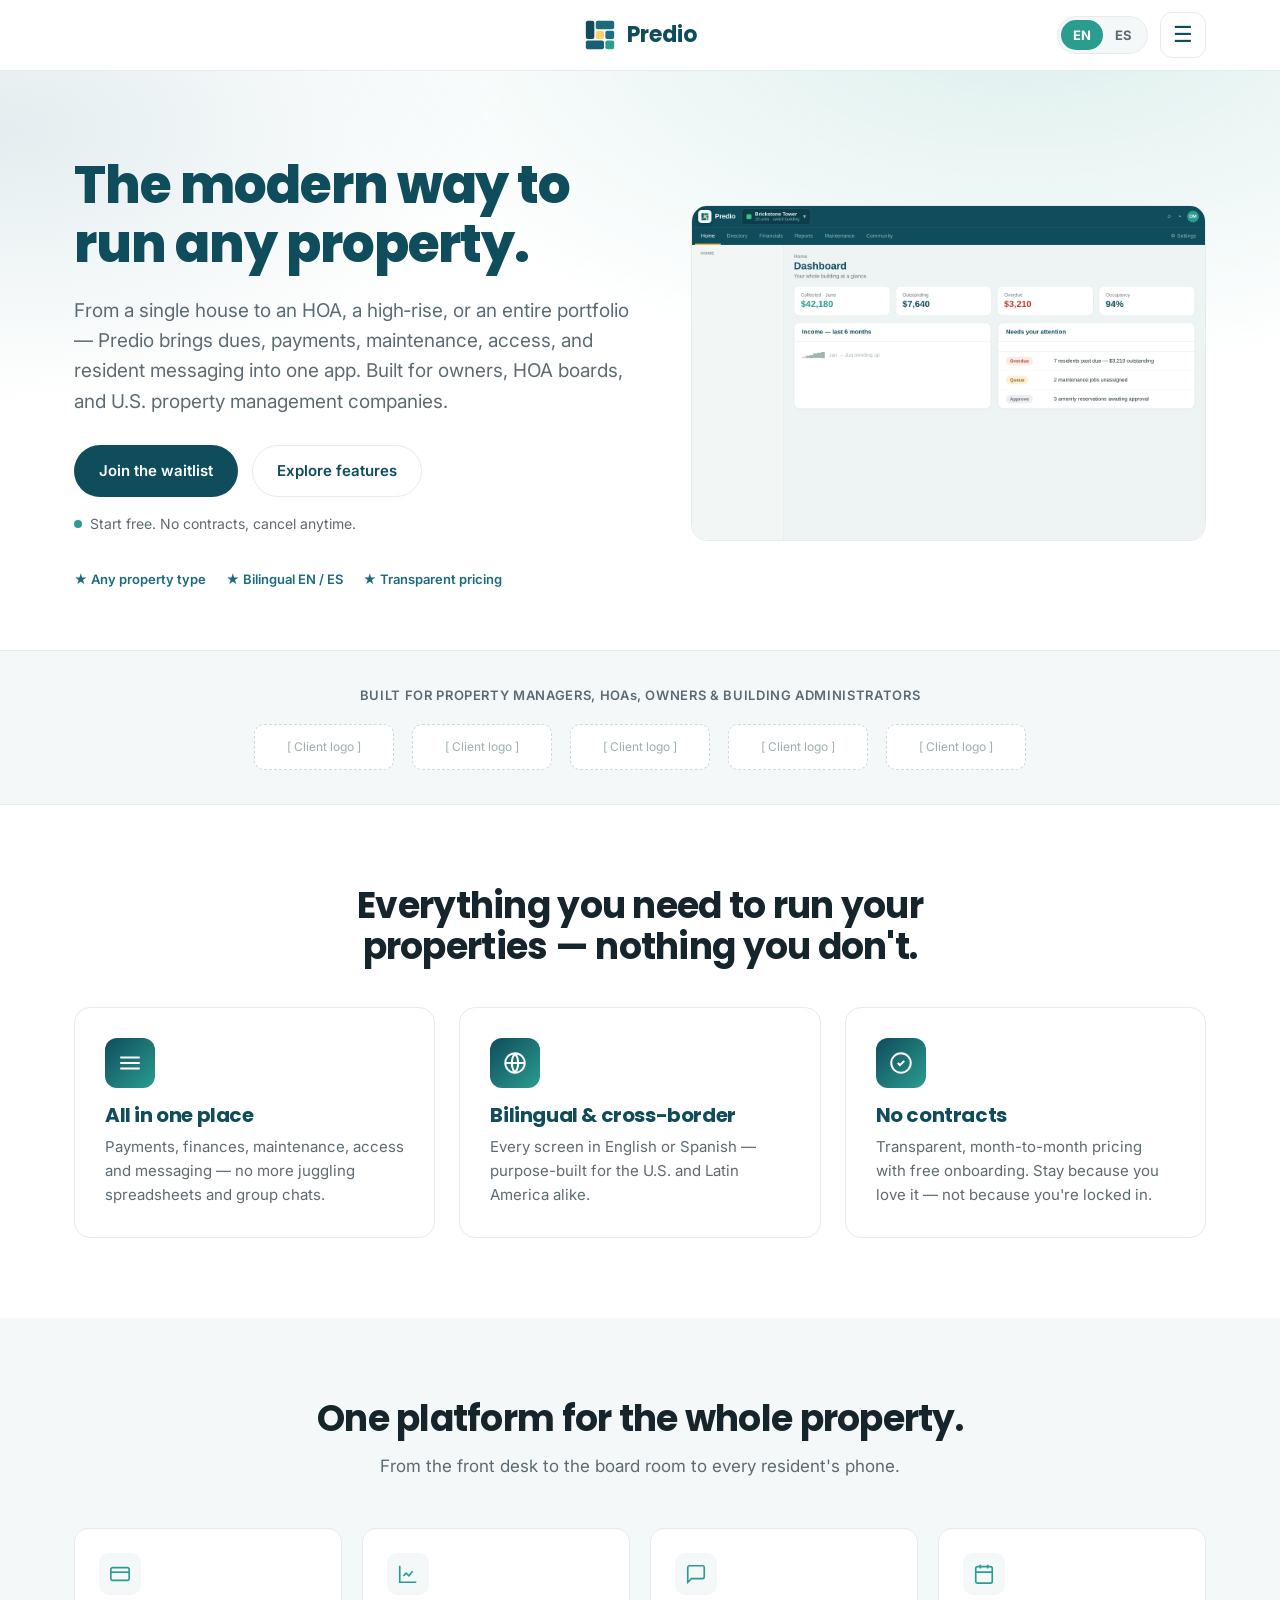
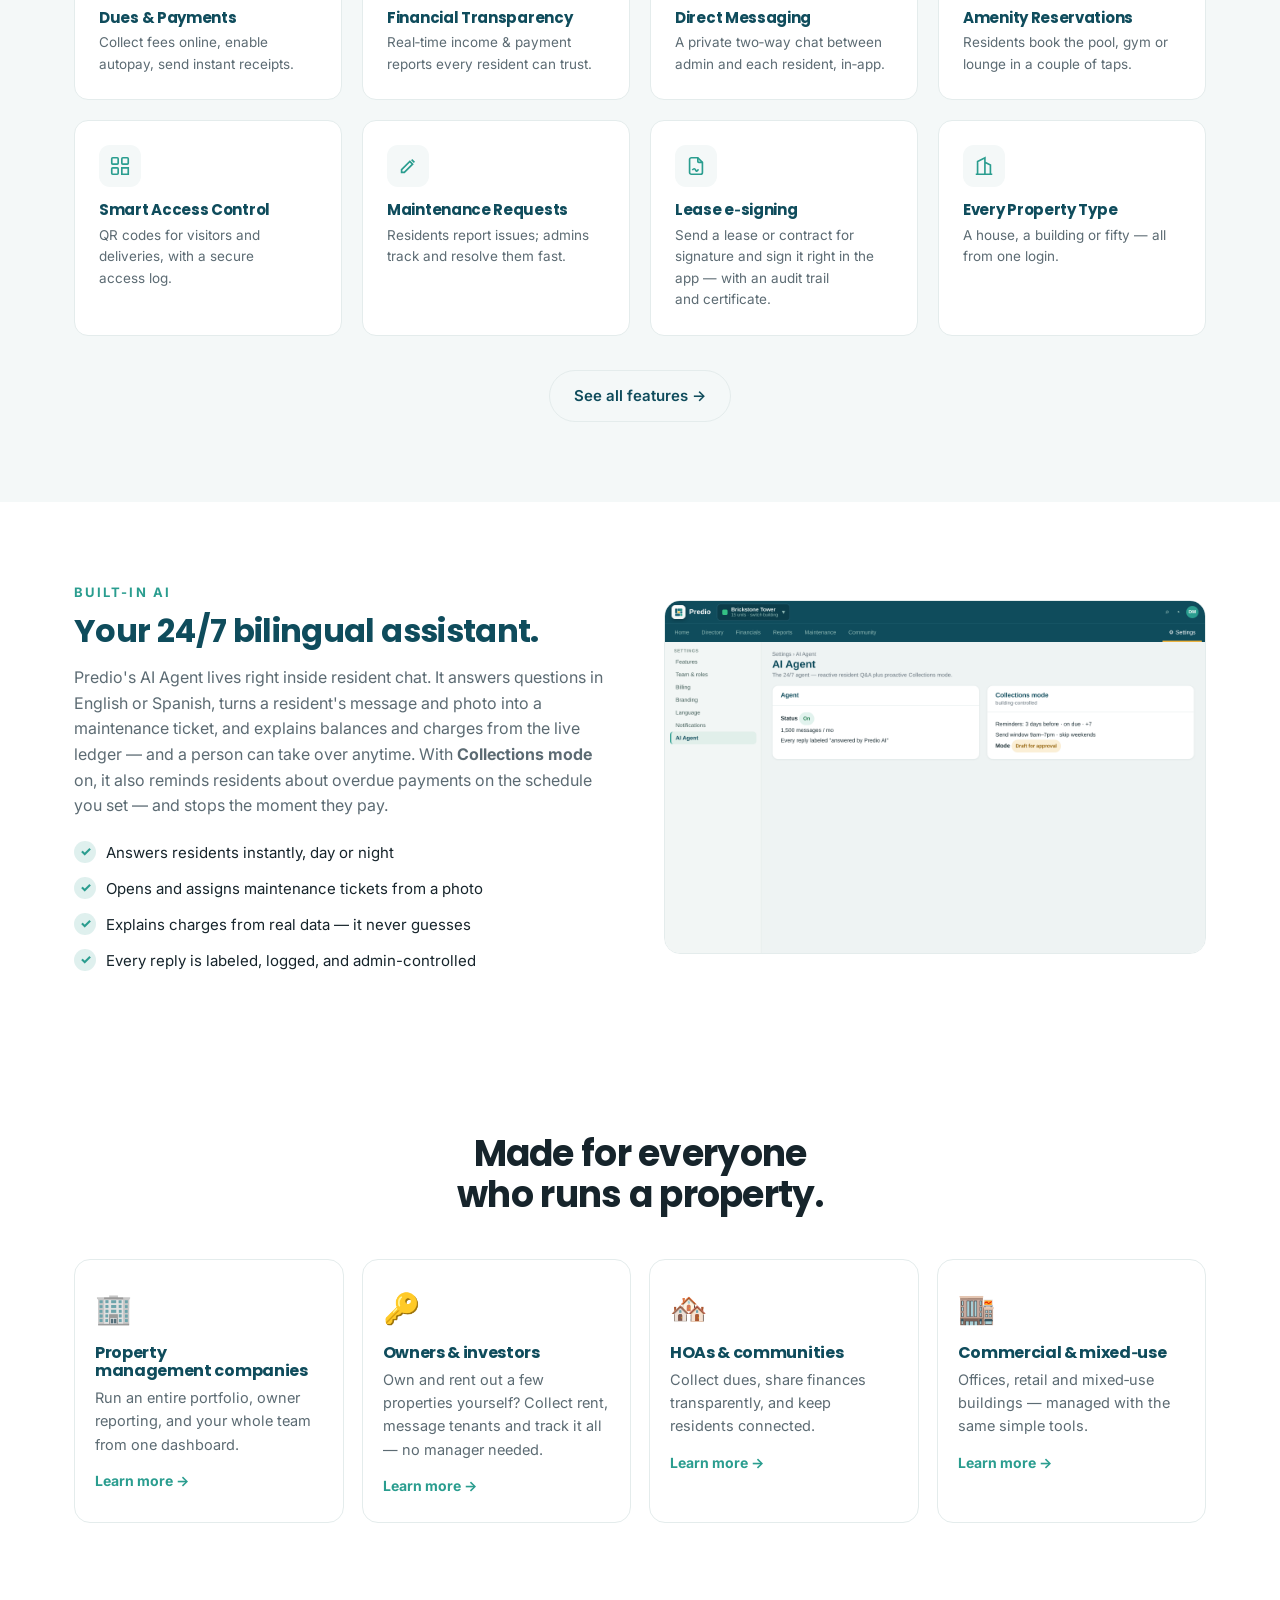
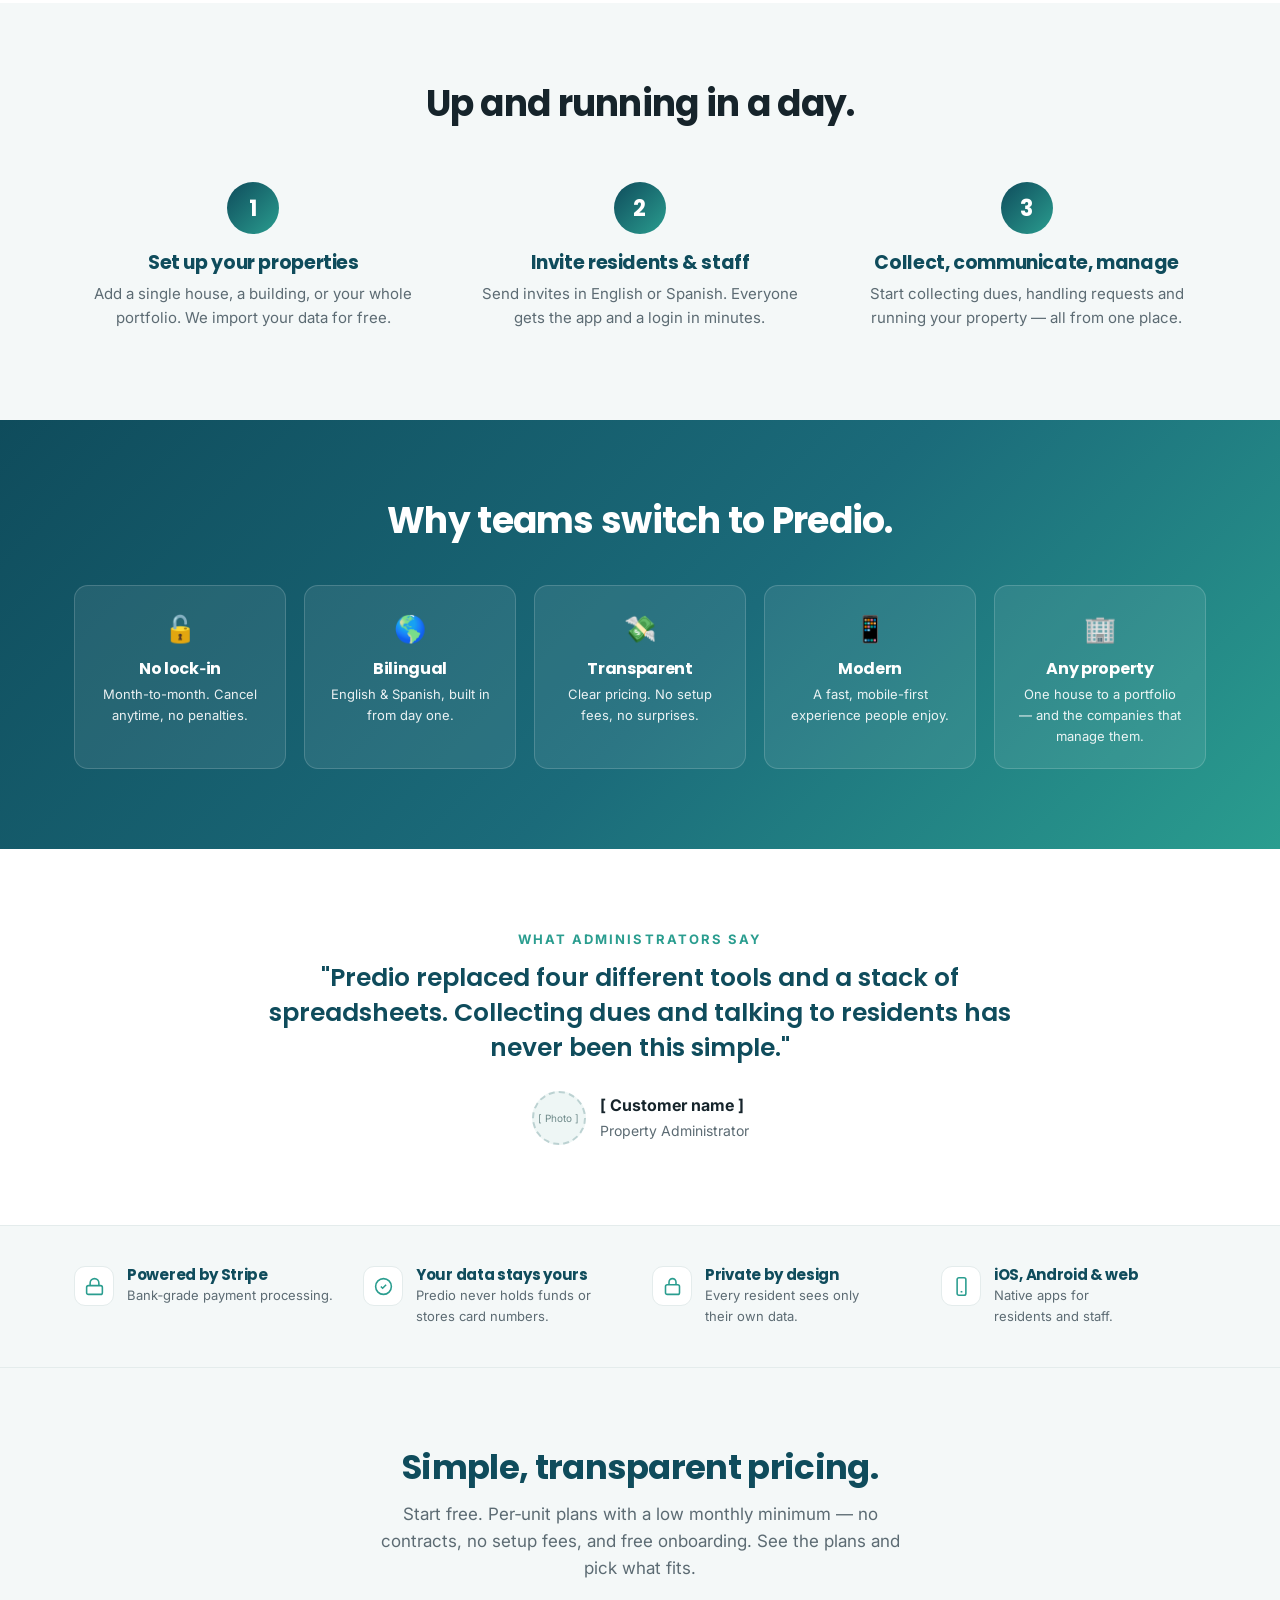
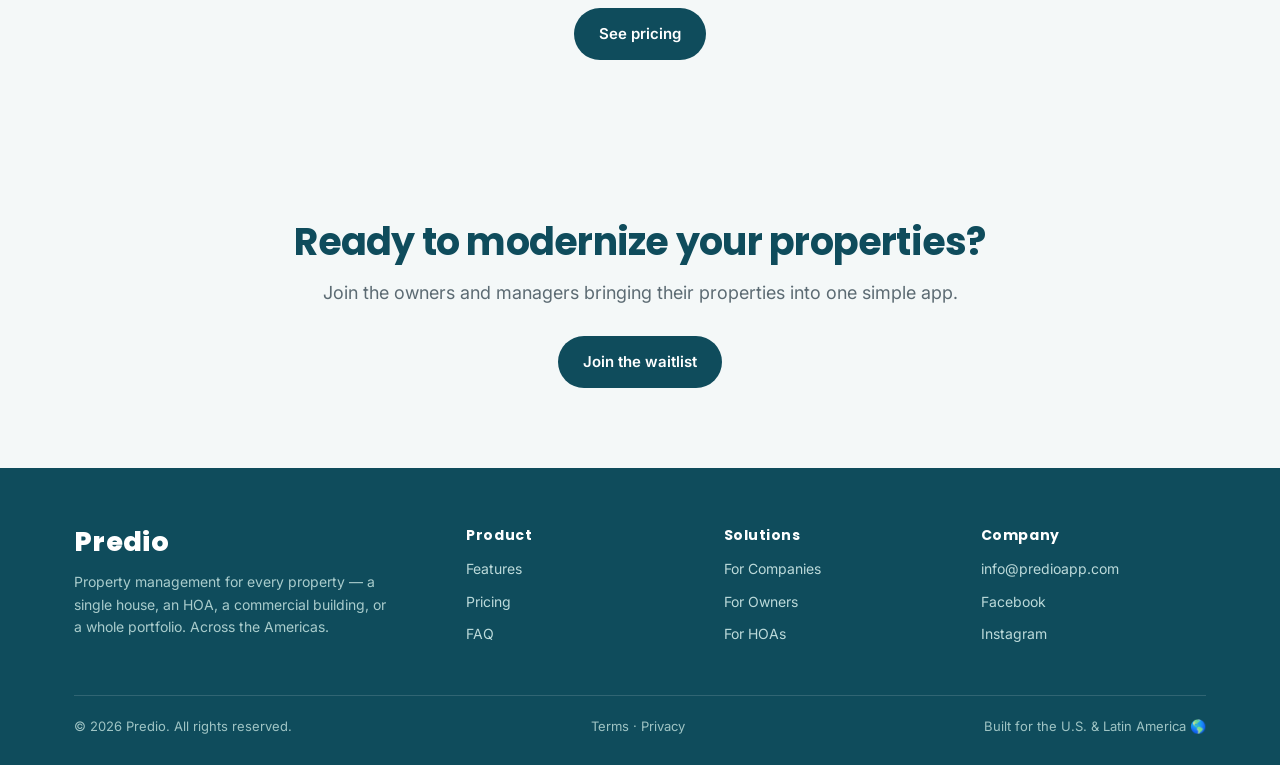
==== commit 2593adb1: "Nav: center logo at all widths; EN/ES pill in the bar next to the hamburger on wide screens, folds i" ====
--- a/index.html
+++ b/index.html
@@ -40,7 +40,10 @@
 <header class="nav">
   <div class="container nav-inner">
     <a class="logo" href="/" aria-label="Predio home"><svg viewBox="0 0 120 120" aria-hidden="true"><rect x="10" y="10" width="30" height="64" rx="7" fill="#0f4c5c"/><rect x="45" y="10" width="65" height="30" rx="7" fill="#1b6b7a"/><rect x="45" y="45" width="29" height="29" rx="6" fill="#ffd166"/><rect x="79" y="45" width="31" height="29" rx="6" fill="#1c6f80"/><rect x="10" y="79" width="64" height="31" rx="7" fill="#175f73"/><rect x="79" y="79" width="31" height="31" rx="7" fill="#2a9d8f"/></svg> Predio</a>
-    <button class="menu-btn" id="menuBtn" aria-label="Menu" aria-expanded="false">&#9776;</button>
+    <div class="nav-actions">
+      <div class="lang lang-bar" role="button" tabindex="0" aria-label="Switch language"><div class="slider"></div><span class="active" data-l="en">EN</span><span data-l="es">ES</span></div>
+      <button class="menu-btn" id="menuBtn" aria-label="Menu" aria-expanded="false">&#9776;</button>
+    </div>
     <div class="nav-drawer" id="navDrawer">
       <nav class="nav-links" id="navLinks" aria-label="Primary">
         <a href="/features.html" data-i18n="nav_features">Features</a>
@@ -51,7 +54,7 @@
         <a href="/faq.html" data-i18n="nav_faq">FAQ</a>
         <a href="https://app.predioapp.com" class="signin" data-i18n="nav_signin">Sign in</a>
       </nav>
-      <div class="lang" id="langToggle" role="button" tabindex="0" aria-label="Switch language"><div class="slider"></div><span class="active" data-l="en">EN</span><span data-l="es">ES</span></div>
+      <div class="lang" role="button" tabindex="0" aria-label="Switch language"><div class="slider"></div><span class="active" data-l="en">EN</span><span data-l="es">ES</span></div>
       <a href="mailto:info@predioapp.com?subject=Predio%20waitlist&body=Please%20add%20me%20to%20the%20Predio%20waitlist." class="btn btn-primary" data-i18n="nav_cta">Join the waitlist</a>
     </div>
   </div>
--- a/styles.css
+++ b/styles.css
@@ -22,14 +22,15 @@
 .btn-light:hover{transform:translateY(-1px)}
 .center{text-align:center}
 
-/* NAV — minimal bar (logo + hamburger) at EVERY width; the menu opens a
-   right-anchored dropdown panel holding the section links, Sign in, the
-   language pill and the CTA — so the bar can never crowd or overflow. */
+/* NAV — on wide screens the logo is centered in the bar with the EN/ES pill +
+   hamburger together on the right; below the breakpoint the logo returns to the
+   left and the pill folds into the hamburger dropdown (links, Sign in, CTA). */
 header.nav{position:sticky;top:0;z-index:50;background:rgba(255,255,255,.9);backdrop-filter:blur(12px);border-bottom:1px solid var(--line)}
 header.nav.nav-open{background:#fff}
-.nav-inner{display:flex;align-items:center;justify-content:space-between;height:70px;position:relative}
-.logo{display:flex;align-items:center;gap:10px;font-family:'Poppins';font-weight:700;font-size:22px;color:var(--teal)}
+.nav-inner{display:flex;align-items:center;justify-content:flex-end;height:70px;position:relative}
+.logo{position:absolute;left:50%;transform:translateX(-50%);display:flex;align-items:center;gap:10px;font-family:'Poppins';font-weight:700;font-size:22px;color:var(--teal)}
 .logo svg{width:34px;height:34px}
+.nav-actions{display:flex;align-items:center;gap:12px}
 .menu-btn{display:flex;align-items:center;justify-content:center;width:46px;height:46px;background:none;border:1px solid var(--line);border-radius:12px;cursor:pointer;font-size:22px;line-height:1;color:var(--teal);transition:.2s}
 .menu-btn:hover{border-color:var(--teal2);background:var(--soft)}
 .lang{display:inline-flex;background:var(--soft);border:1px solid var(--line);border-radius:999px;padding:3px;position:relative;cursor:pointer;user-select:none}
@@ -48,6 +49,10 @@
 .nav-drawer .lang{align-self:center;margin:12px 0 8px}
 .nav-drawer .lang span{padding:6px 15px;font-size:14px}
 .nav-drawer .btn-primary{display:flex;justify-content:center;margin:2px 4px 4px;padding:13px 22px}
+/* wide: the EN/ES pill lives in the bar, so hide the drawer's copy */
+@media(min-width:721px){.nav-drawer .lang{display:none}}
+/* narrow: the pill folds into the drawer — the logo stays centered at all widths */
+@media(max-width:720px){.lang-bar{display:none}}
 
 /* HERO (home) */
 .hero{position:relative;overflow:hidden;background:
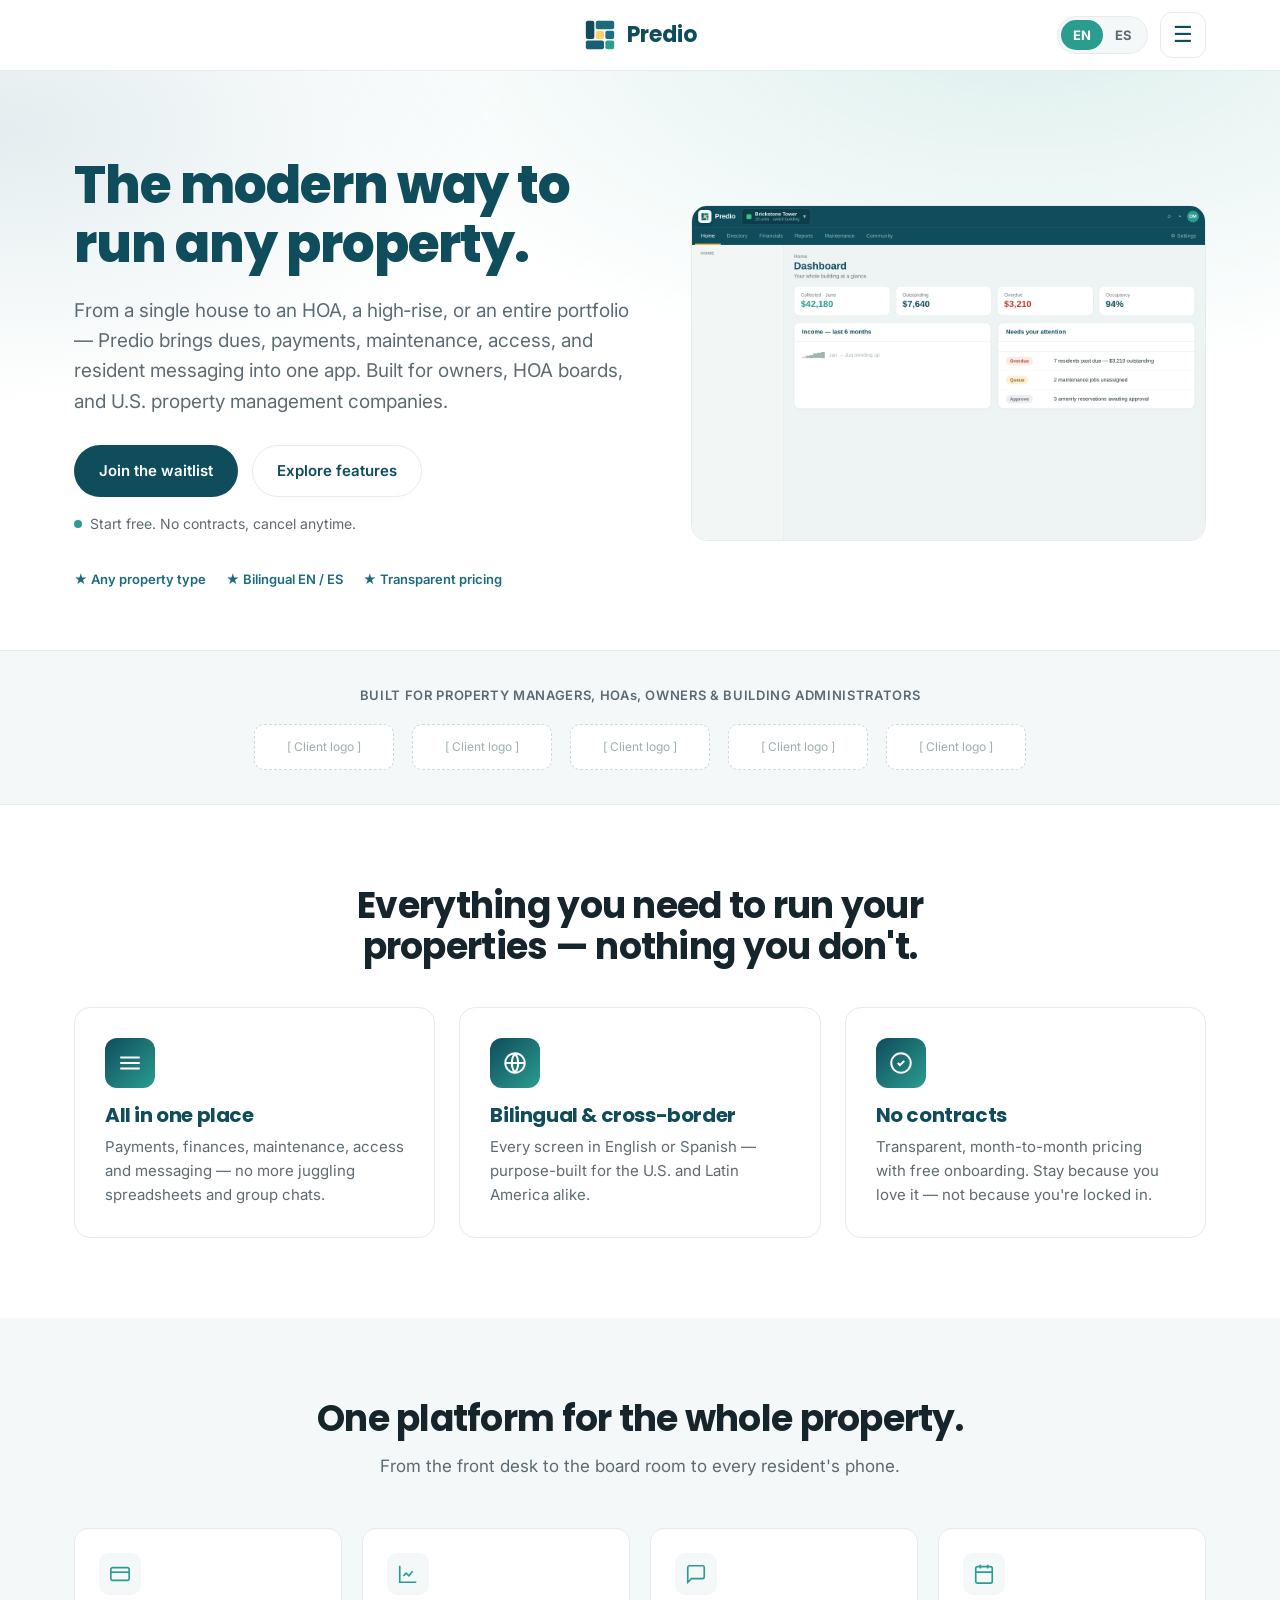
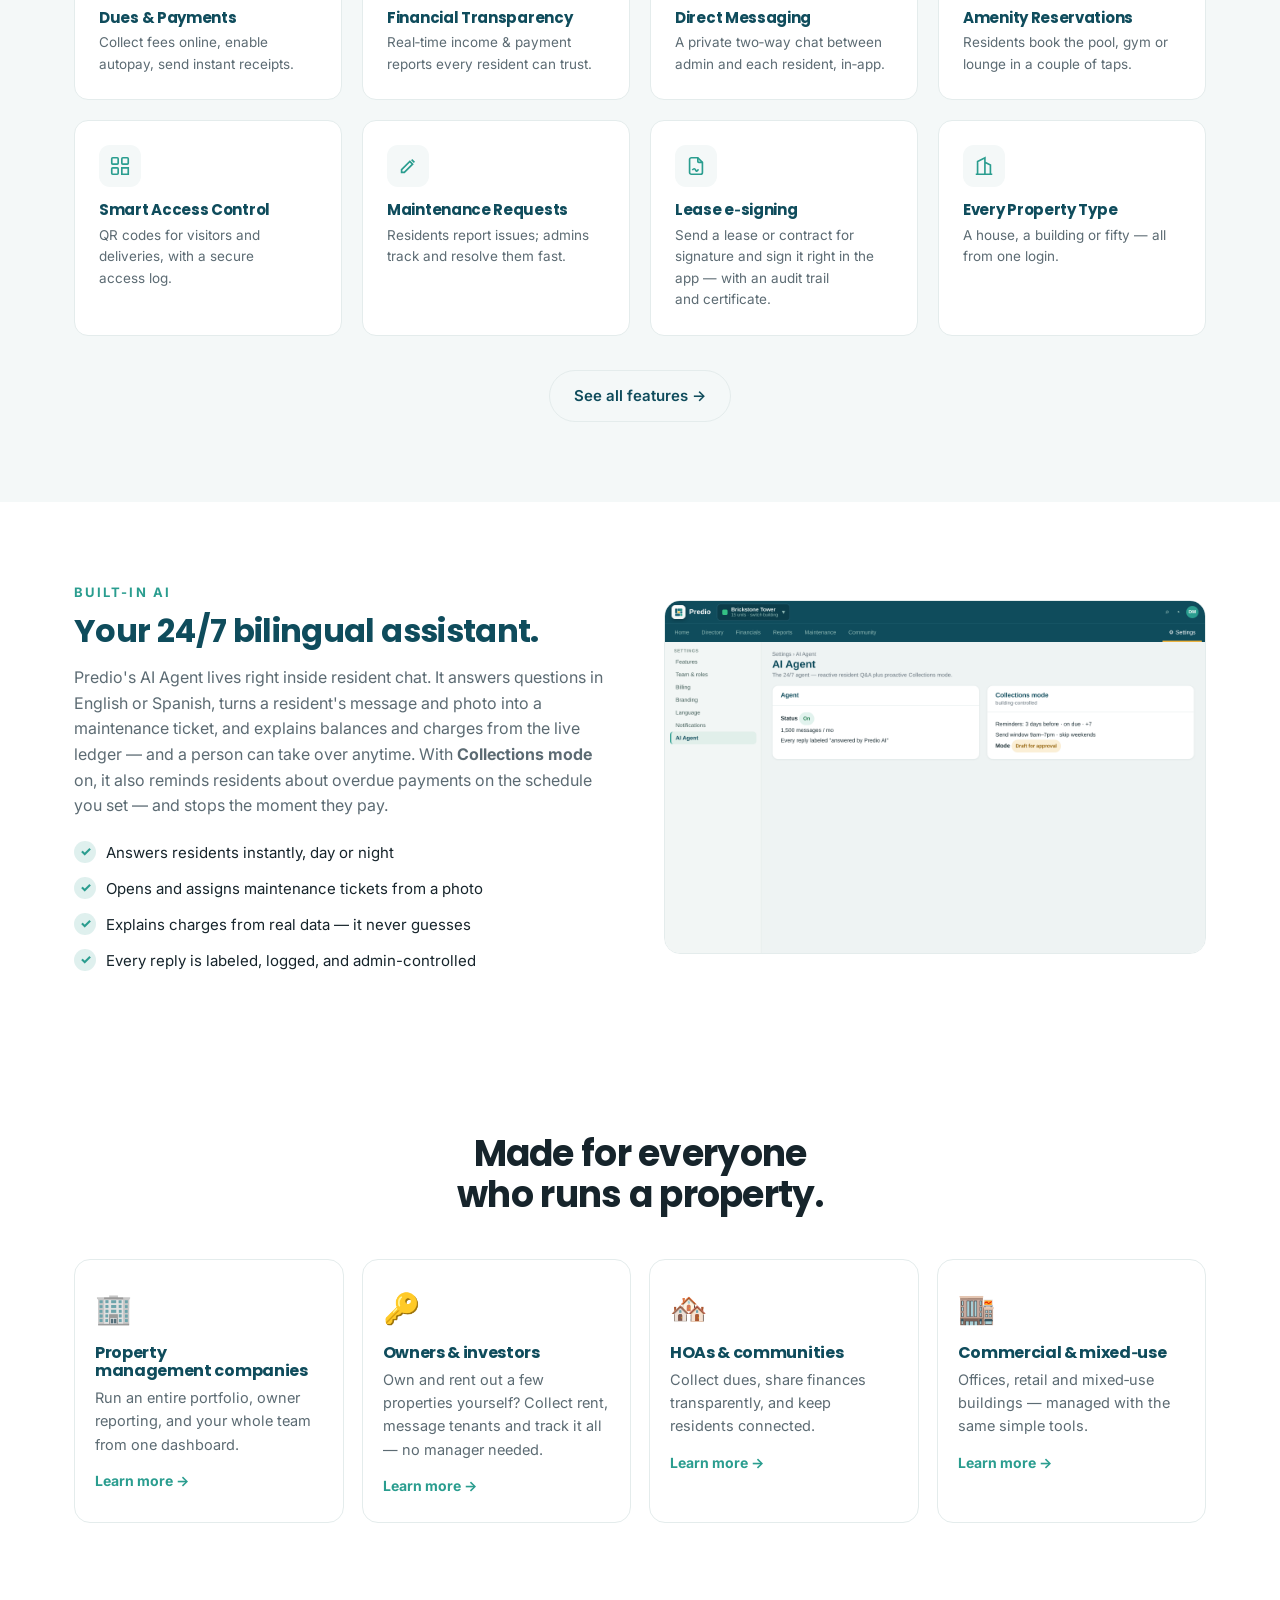
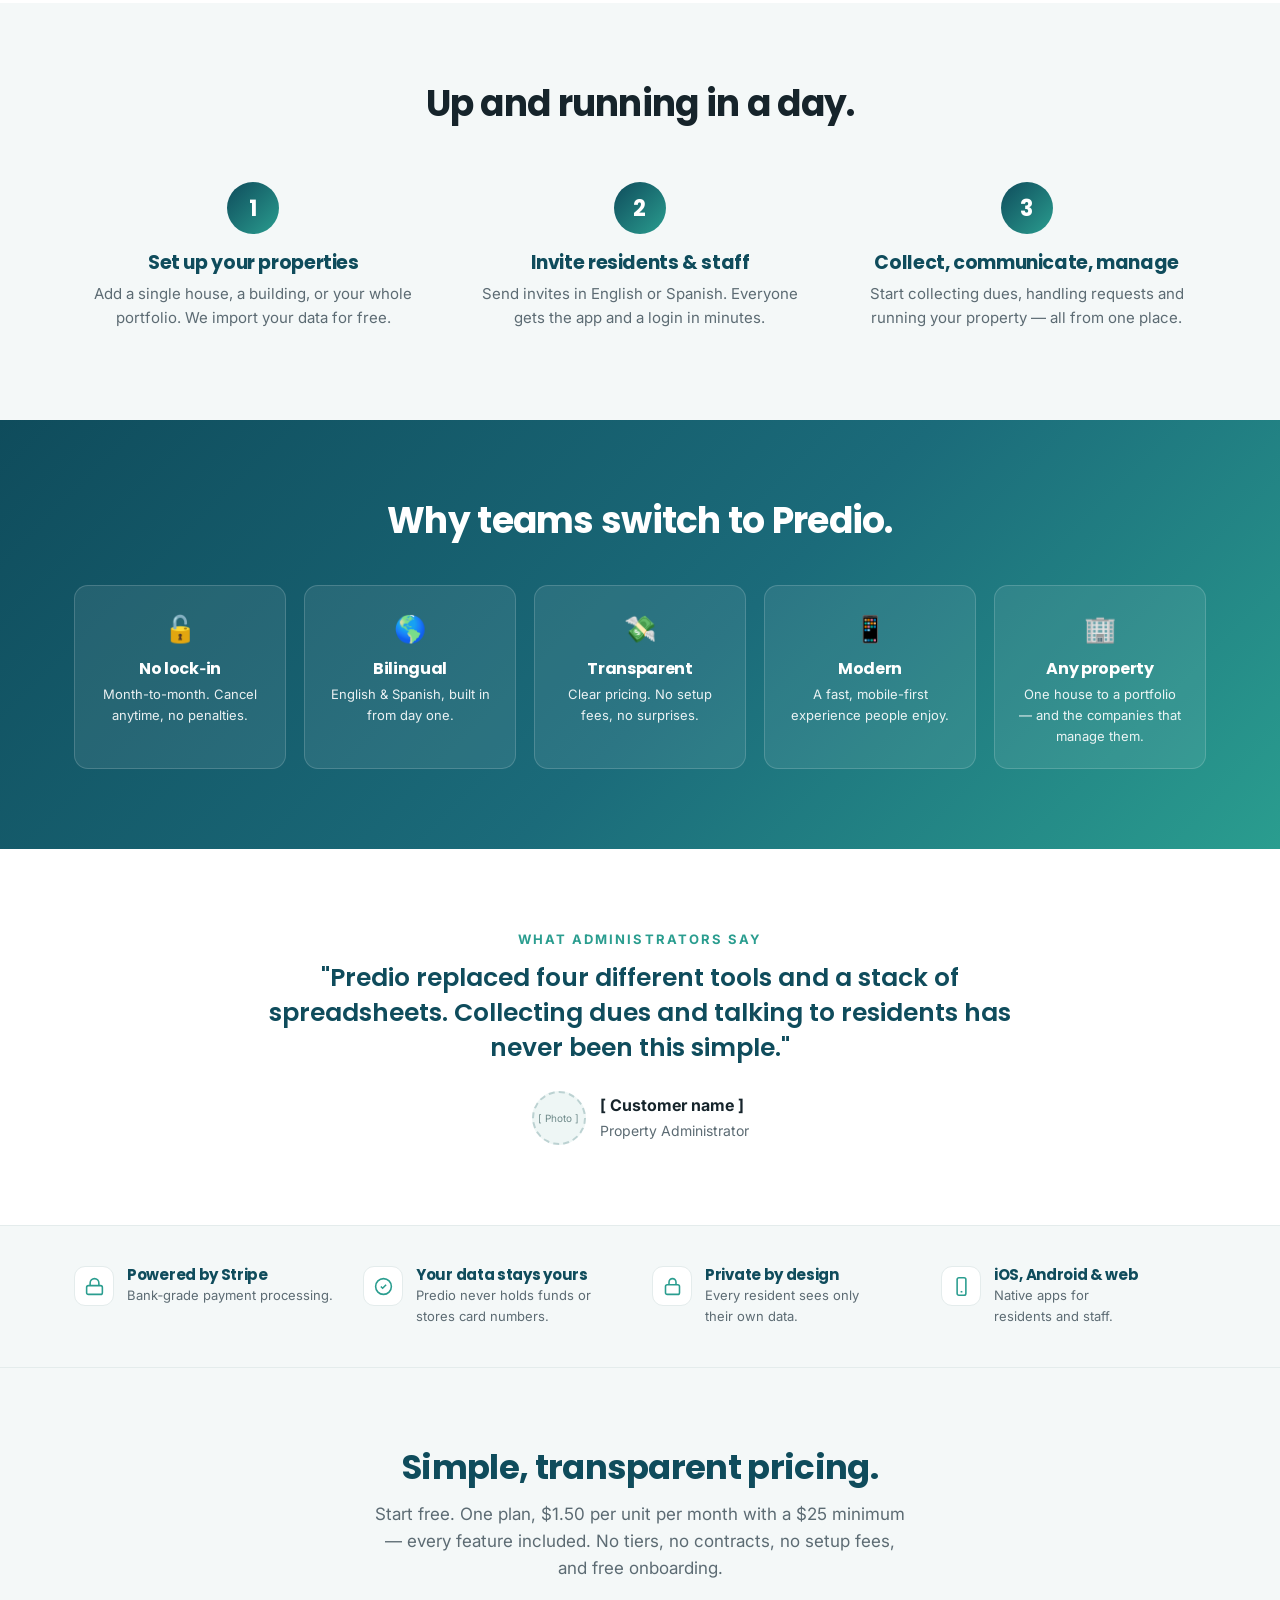
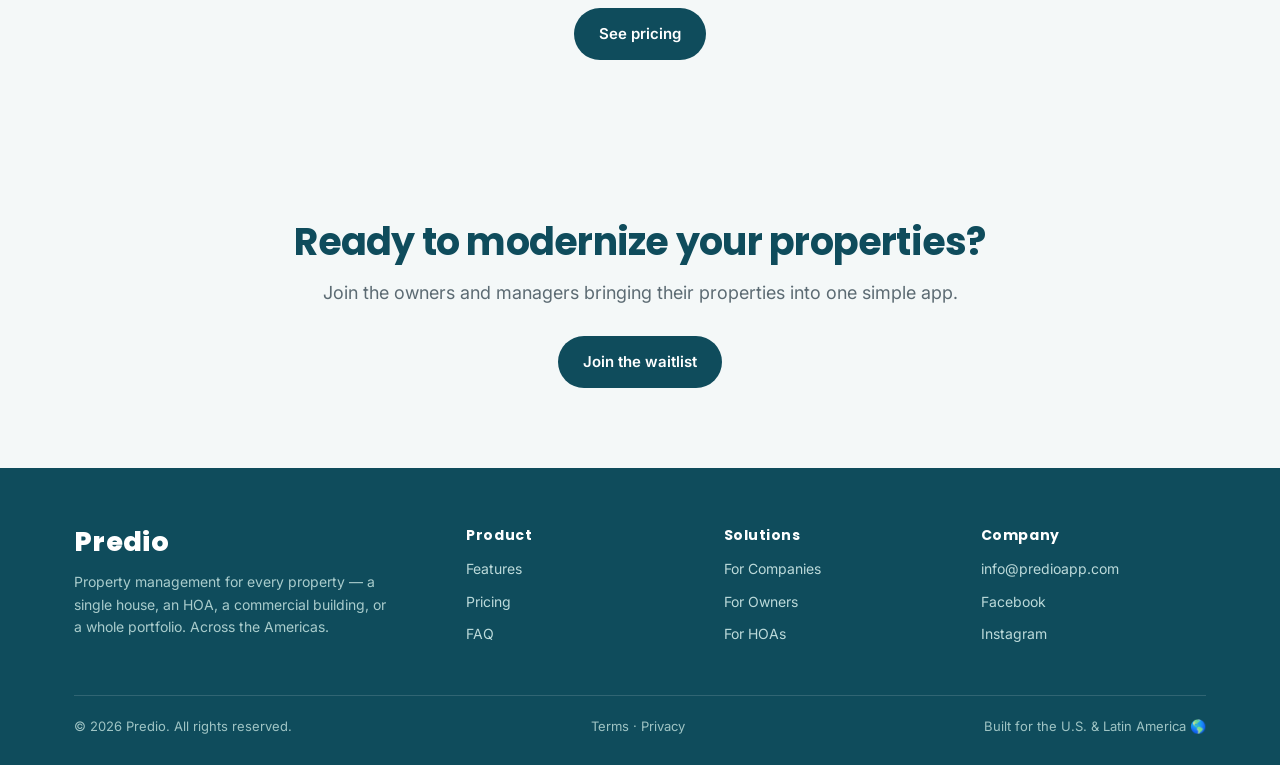
==== commit 4d4f8512: "site: clean URLs (/pricing, not /pricing.html) via vercel.json cleanUrls vercel.json with cleanUrls:" ====
--- a/index.html
+++ b/index.html
@@ -46,12 +46,12 @@
     </div>
     <div class="nav-drawer" id="navDrawer">
       <nav class="nav-links" id="navLinks" aria-label="Primary">
-        <a href="/features.html" data-i18n="nav_features">Features</a>
-        <a href="/pricing.html" data-i18n="nav_pricing">Pricing</a>
-        <a href="/property-management.html" data-i18n="nav_pm">For Companies</a>
-        <a href="/owners.html" data-i18n="nav_owners">For Owners</a>
-        <a href="/hoas.html" data-i18n="nav_hoa">For HOAs</a>
-        <a href="/faq.html" data-i18n="nav_faq">FAQ</a>
+        <a href="/features" data-i18n="nav_features">Features</a>
+        <a href="/pricing" data-i18n="nav_pricing">Pricing</a>
+        <a href="/property-management" data-i18n="nav_pm">For Companies</a>
+        <a href="/owners" data-i18n="nav_owners">For Owners</a>
+        <a href="/hoas" data-i18n="nav_hoa">For HOAs</a>
+        <a href="/faq" data-i18n="nav_faq">FAQ</a>
         <a href="https://app.predioapp.com" class="signin" data-i18n="nav_signin">Sign in</a>
       </nav>
       <div class="lang" role="button" tabindex="0" aria-label="Switch language"><div class="slider"></div><span class="active" data-l="en">EN</span><span data-l="es">ES</span></div>
@@ -68,7 +68,7 @@
       <p class="sub" data-i18n="hero_sub">From a single house to an HOA, a high-rise, or an entire portfolio — Predio brings dues, payments, maintenance, access, and resident messaging into one app. Built for owners, HOA boards, and U.S. property management companies.</p>
       <div class="hero-cta">
         <a href="mailto:info@predioapp.com?subject=Predio%20waitlist&body=Please%20add%20me%20to%20the%20Predio%20waitlist." class="btn btn-primary" data-i18n="hero_cta1">Join the waitlist</a>
-        <a href="/features.html" class="btn btn-ghost" data-i18n="hero_cta2">Explore features</a>
+        <a href="/features" class="btn btn-ghost" data-i18n="hero_cta2">Explore features</a>
       </div>
       <div class="hero-note"><span class="dot"></span><span data-i18n="hero_note">Start free. No contracts, cancel anytime.</span></div>
       <div class="badges">
@@ -114,7 +114,7 @@
       <div class="feat"><div class="fic"><svg fill="none" stroke-width="1.8" viewBox="0 0 24 24"><path d="M14 3v4a1 1 0 0 0 1 1h4"/><path d="M17 21H7a2 2 0 0 1-2-2V5a2 2 0 0 1 2-2h7l5 5v11a2 2 0 0 1-2 2z"/><path d="M8 16.5c1.4-2 2.8-2 3.6 0s2.2 1 2.9-1"/></svg></div><h3 data-i18n="f7_t">Lease e-signing</h3><p data-i18n="f7_d">Send a lease or contract for signature and sign it right in the app — with an audit trail and certificate.</p></div>
       <div class="feat"><div class="fic"><svg fill="none" stroke-width="1.8" viewBox="0 0 24 24"><path d="M3 21h18M5 21V7l8-4v18M19 21V11l-6-3"/></svg></div><h3 data-i18n="f8_t">Every Property Type</h3><p data-i18n="f8_d">A house, a building or fifty — all from one login.</p></div>
     </div>
-    <div class="center" style="margin-top:34px"><a href="/features.html" class="btn btn-ghost" data-i18n="feat_all">See all features →</a></div>
+    <div class="center" style="margin-top:34px"><a href="/features" class="btn btn-ghost" data-i18n="feat_all">See all features →</a></div>
   </div>
 </section>
 
@@ -139,10 +139,10 @@
   <div class="container">
     <div class="section-head"><h2 data-i18n="aud_h2">Made for everyone who runs a property.</h2></div>
     <div class="aud-grid">
-      <a class="aud" href="/property-management.html"><div class="emoji">🏢</div><h3 data-i18n="aud1_t">Property management companies</h3><p data-i18n="aud1_d">Run an entire portfolio, owner reporting, and your whole team from one dashboard.</p><span class="arrow" data-i18n="aud_more">Learn more →</span></a>
-      <a class="aud" href="/owners.html"><div class="emoji">🔑</div><h3 data-i18n="aud4_t">Owners &amp; investors</h3><p data-i18n="aud4_d">Own and rent out a few properties yourself? Collect rent, message tenants and track it all — no manager needed.</p><span class="arrow" data-i18n="aud_more">Learn more →</span></a>
-      <a class="aud" href="/hoas.html"><div class="emoji">🏘️</div><h3 data-i18n="aud2_t">HOAs &amp; communities</h3><p data-i18n="aud2_d">Collect dues, share finances transparently, and keep residents connected.</p><span class="arrow" data-i18n="aud_more">Learn more →</span></a>
-      <a class="aud" href="/features.html"><div class="emoji">🏬</div><h3 data-i18n="aud3_t">Commercial &amp; mixed-use</h3><p data-i18n="aud3_d">Offices, retail and mixed-use buildings — managed with the same simple tools.</p><span class="arrow" data-i18n="aud_more">Learn more →</span></a>
+      <a class="aud" href="/property-management"><div class="emoji">🏢</div><h3 data-i18n="aud1_t">Property management companies</h3><p data-i18n="aud1_d">Run an entire portfolio, owner reporting, and your whole team from one dashboard.</p><span class="arrow" data-i18n="aud_more">Learn more →</span></a>
+      <a class="aud" href="/owners"><div class="emoji">🔑</div><h3 data-i18n="aud4_t">Owners &amp; investors</h3><p data-i18n="aud4_d">Own and rent out a few properties yourself? Collect rent, message tenants and track it all — no manager needed.</p><span class="arrow" data-i18n="aud_more">Learn more →</span></a>
+      <a class="aud" href="/hoas"><div class="emoji">🏘️</div><h3 data-i18n="aud2_t">HOAs &amp; communities</h3><p data-i18n="aud2_d">Collect dues, share finances transparently, and keep residents connected.</p><span class="arrow" data-i18n="aud_more">Learn more →</span></a>
+      <a class="aud" href="/features"><div class="emoji">🏬</div><h3 data-i18n="aud3_t">Commercial &amp; mixed-use</h3><p data-i18n="aud3_d">Offices, retail and mixed-use buildings — managed with the same simple tools.</p><span class="arrow" data-i18n="aud_more">Learn more →</span></a>
     </div>
   </div>
 </section>
@@ -193,8 +193,8 @@
 <section style="background:var(--soft)">
   <div class="container center">
     <h2 class="teaser-h2" data-i18n="pt_h2">Simple, transparent pricing.</h2>
-    <p style="color:var(--muted);font-size:17px;margin:14px auto 26px;max-width:560px" data-i18n="pt_d">Start free. Per-unit plans with a low monthly minimum — no contracts, no setup fees, and free onboarding. See the plans and pick what fits.</p>
-    <a href="/pricing.html" class="btn btn-primary" data-i18n="pt_cta">See pricing</a>
+    <p style="color:var(--muted);font-size:17px;margin:14px auto 26px;max-width:560px" data-i18n="pt_d">Start free. One plan, $1.50 per unit per month with a $25 minimum — every feature included. No tiers, no contracts, no setup fees, and free onboarding.</p>
+    <a href="/pricing" class="btn btn-primary" data-i18n="pt_cta">See pricing</a>
   </div>
 </section>
 
@@ -214,11 +214,11 @@
         <div class="foot-wordmark">Predio</div>
         <p data-i18n="foot_tag">Property management for every property — a single house, an HOA, a commercial building, or a whole portfolio. Across the Americas.</p>
       </div>
-      <div class="foot-col"><h4 data-i18n="foot_product">Product</h4><a href="/features.html" data-i18n="nav_features">Features</a><a href="/pricing.html" data-i18n="nav_pricing">Pricing</a><a href="/faq.html" data-i18n="nav_faq">FAQ</a></div>
-      <div class="foot-col"><h4 data-i18n="foot_solutions">Solutions</h4><a href="/property-management.html" data-i18n="nav_pm">For Companies</a><a href="/owners.html" data-i18n="nav_owners">For Owners</a><a href="/hoas.html" data-i18n="nav_hoa">For HOAs</a></div>
+      <div class="foot-col"><h4 data-i18n="foot_product">Product</h4><a href="/features" data-i18n="nav_features">Features</a><a href="/pricing" data-i18n="nav_pricing">Pricing</a><a href="/faq" data-i18n="nav_faq">FAQ</a></div>
+      <div class="foot-col"><h4 data-i18n="foot_solutions">Solutions</h4><a href="/property-management" data-i18n="nav_pm">For Companies</a><a href="/owners" data-i18n="nav_owners">For Owners</a><a href="/hoas" data-i18n="nav_hoa">For HOAs</a></div>
       <div class="foot-col"><h4 data-i18n="foot_company">Company</h4><a href="mailto:info@predioapp.com">info@predioapp.com</a><a href="https://www.facebook.com/" target="_blank" rel="noopener">Facebook</a><a href="https://www.instagram.com/" target="_blank" rel="noopener">Instagram</a></div>
     </div>
-    <div class="foot-bottom"><span>© <span id="year"></span> Predio. <span data-i18n="rights">All rights reserved.</span></span><span class="foot-legal"><a href="/terms.html" data-i18n="foot_terms">Terms</a> · <a href="/privacy.html" data-i18n="foot_privacy">Privacy</a></span><span data-i18n="foot_made">Built for the U.S. &amp; Latin America 🌎</span></div>
+    <div class="foot-bottom"><span>© <span id="year"></span> Predio. <span data-i18n="rights">All rights reserved.</span></span><span class="foot-legal"><a href="/terms" data-i18n="foot_terms">Terms</a> · <a href="/privacy" data-i18n="foot_privacy">Privacy</a></span><span data-i18n="foot_made">Built for the U.S. &amp; Latin America 🌎</span></div>
   </div>
 </footer>
 
@@ -277,7 +277,7 @@
   t_quote:"“Predio reemplazó cuatro herramientas distintas y una pila de hojas de cálculo. Cobrar expensas y hablar con los residentes nunca fue tan simple.”",
   t_avatar:"[ Foto ]", t_name:"[ Nombre del cliente ]", t_role:"Administrador de propiedades",
   pt_kicker:"Precios", pt_h2:"Precios simples y transparentes.",
-  pt_d:"Empieza gratis. Planes por unidad con un mínimo mensual bajo — sin contratos, sin costos de instalación y con capacitación gratis. Mira los planes y elige el que encaje.",
+  pt_d:"Empieza gratis. Un solo plan: $1.50 por unidad al mes con un mínimo de $25 — todas las funciones incluidas. Sin niveles, sin contratos, sin costos de instalación y con capacitación gratis.",
   pt_cta:"Ver precios",
   cta_h2:"¿Listo para modernizar tus propiedades?", cta_sub:"Únete a los propietarios y administradores que llevan sus propiedades a una sola app simple.", cta_btn:"Únete a la lista de espera",
   foot_tag:"Administración para cada propiedad — una sola casa, un condominio, un edificio comercial o todo un portafolio. En todas las Américas.",
--- a/styles.css
+++ b/styles.css
@@ -167,6 +167,15 @@
 
 /* pricing */
 .price-grid{display:grid;grid-template-columns:repeat(3,1fr);gap:24px;margin-top:48px;align-items:stretch}
+/* one-plan pricing (Core §8 — no tiers) */
+.price-solo{max-width:760px;margin:48px auto 0}
+.price-solo .tier{padding:38px 40px}
+.price-solo .price-slot{justify-content:center;text-align:center}
+.price-solo h3,.price-solo .tier-for,.price-solo .tier-min,.price-solo .tier-seats{text-align:center}
+.price-solo .amt{font-size:52px}
+.solo-feats{columns:2;column-gap:34px;margin-top:22px}
+.solo-feats li{break-inside:avoid;-webkit-column-break-inside:avoid}
+@media(max-width:640px){.price-solo .tier{padding:30px 22px}.solo-feats{columns:1}.price-solo .amt{font-size:44px}}
 .tier{background:#fff;border:1px solid var(--line);border-radius:18px;padding:32px 28px;display:flex;flex-direction:column;transition:.2s}
 .tier:hover{box-shadow:0 20px 46px -28px rgba(15,76,92,.4);transform:translateY(-3px)}
 .tier.popular{border:2px solid var(--green);box-shadow:0 26px 56px -34px rgba(42,157,143,.7);position:relative}
@@ -252,6 +261,11 @@
 @media(max-width:900px){
   .hero-grid,.split,.foot-grid,.frow,.frow.flip .ftxt{grid-template-columns:1fr;order:0}
   .vp-grid,.feat-grid,.steps,.diff-grid,.aud-grid,.price-grid{grid-template-columns:1fr 1fr}
+  /* a 2-col grid with an ODD card count would leave an orphan card next to a
+     hole — let the last card span the full row instead */
+  .vp-grid>:last-child:nth-child(odd),.feat-grid>:last-child:nth-child(odd),
+  .steps>:last-child:nth-child(odd),.diff-grid>:last-child:nth-child(odd),
+  .aud-grid>:last-child:nth-child(odd),.price-grid>:last-child:nth-child(odd){grid-column:1/-1}
   .hero h1{font-size:38px}.page-hero h1{font-size:32px}.section-head h2{font-size:28px}
 
   /* tighter vertical rhythm on phones */
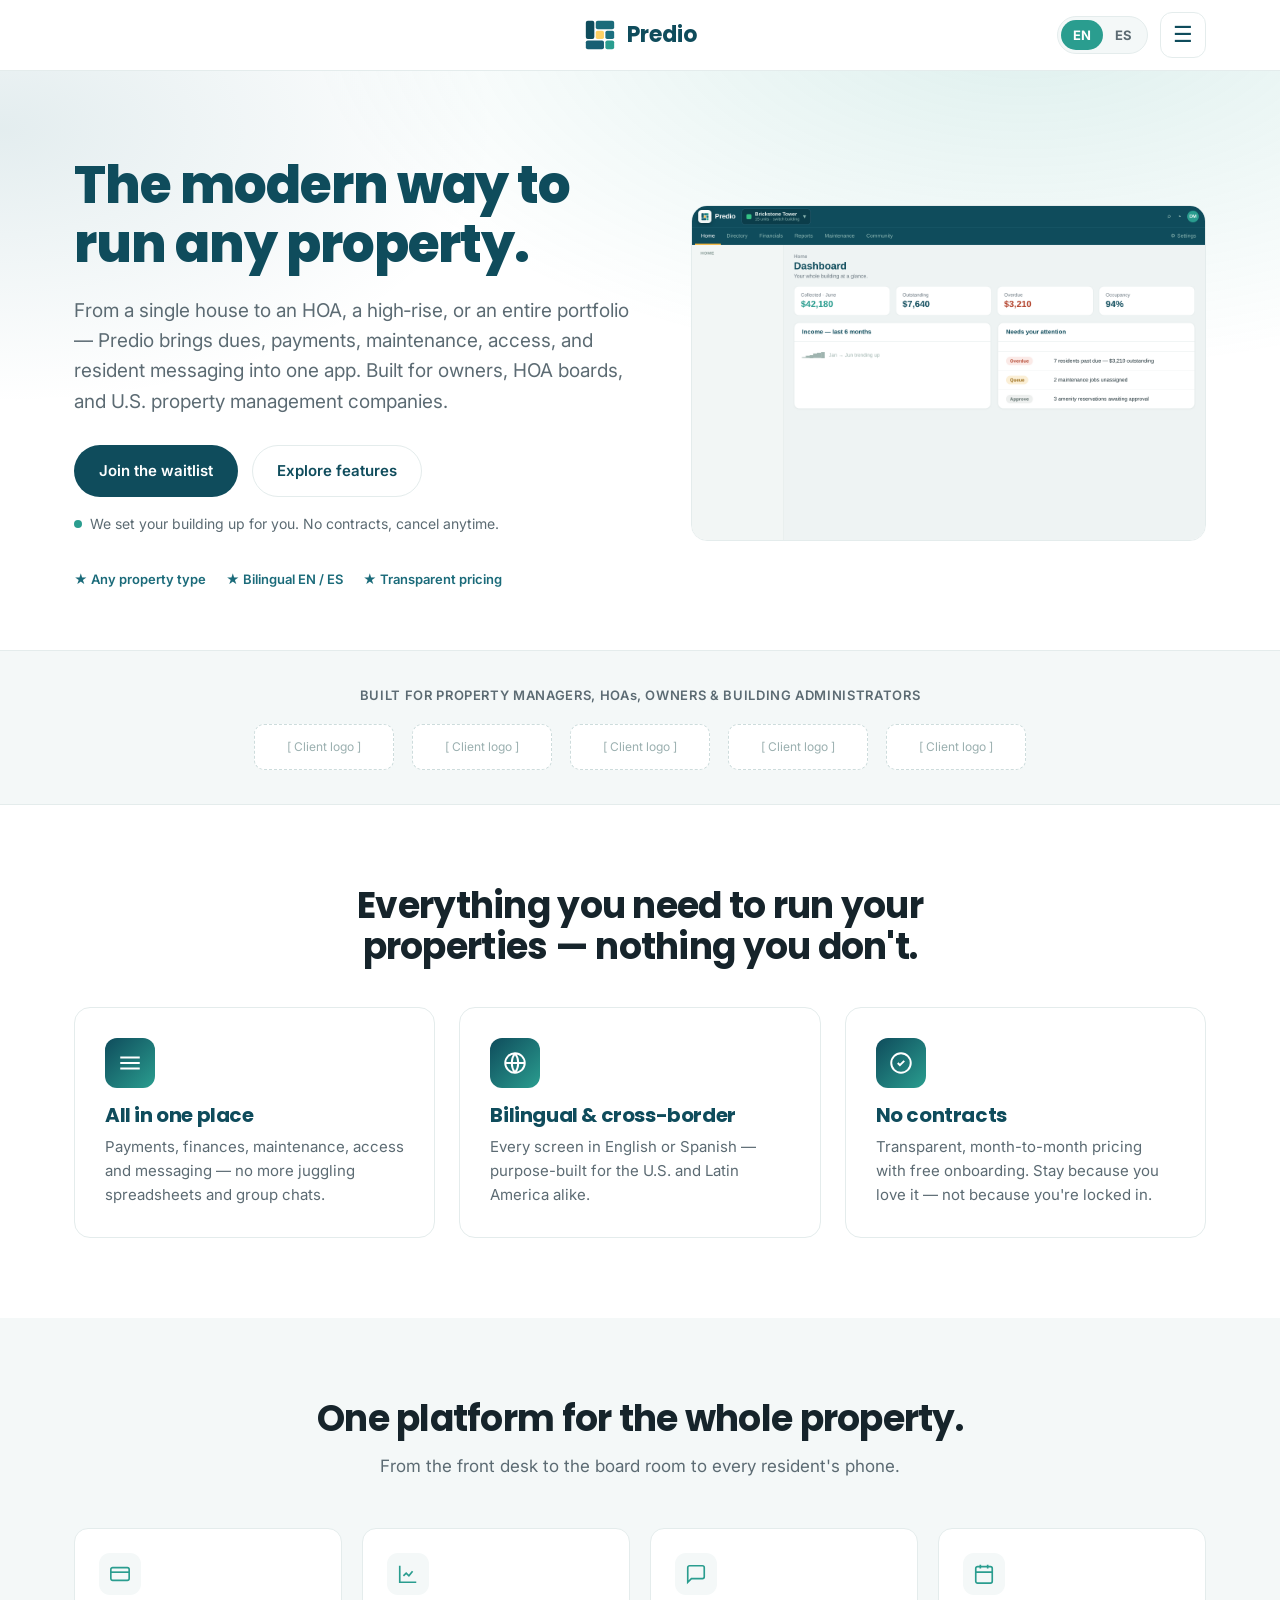
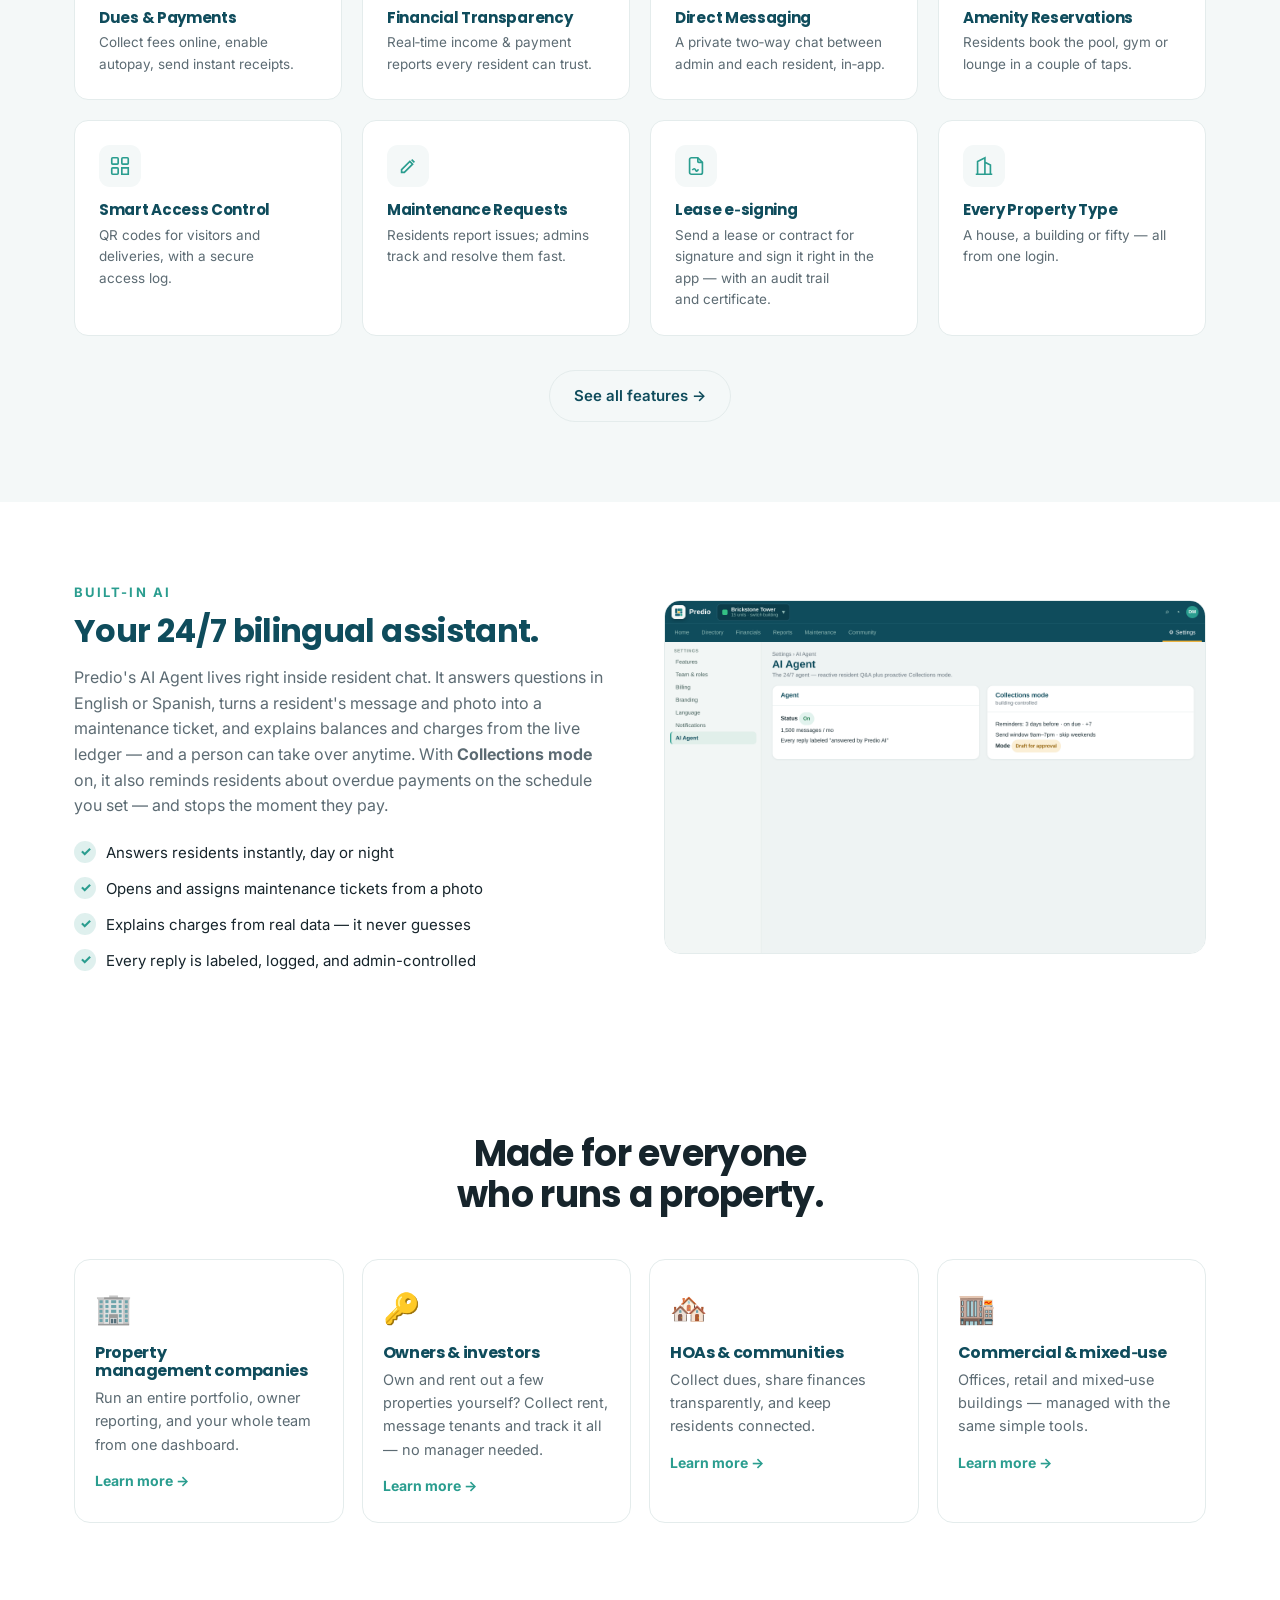
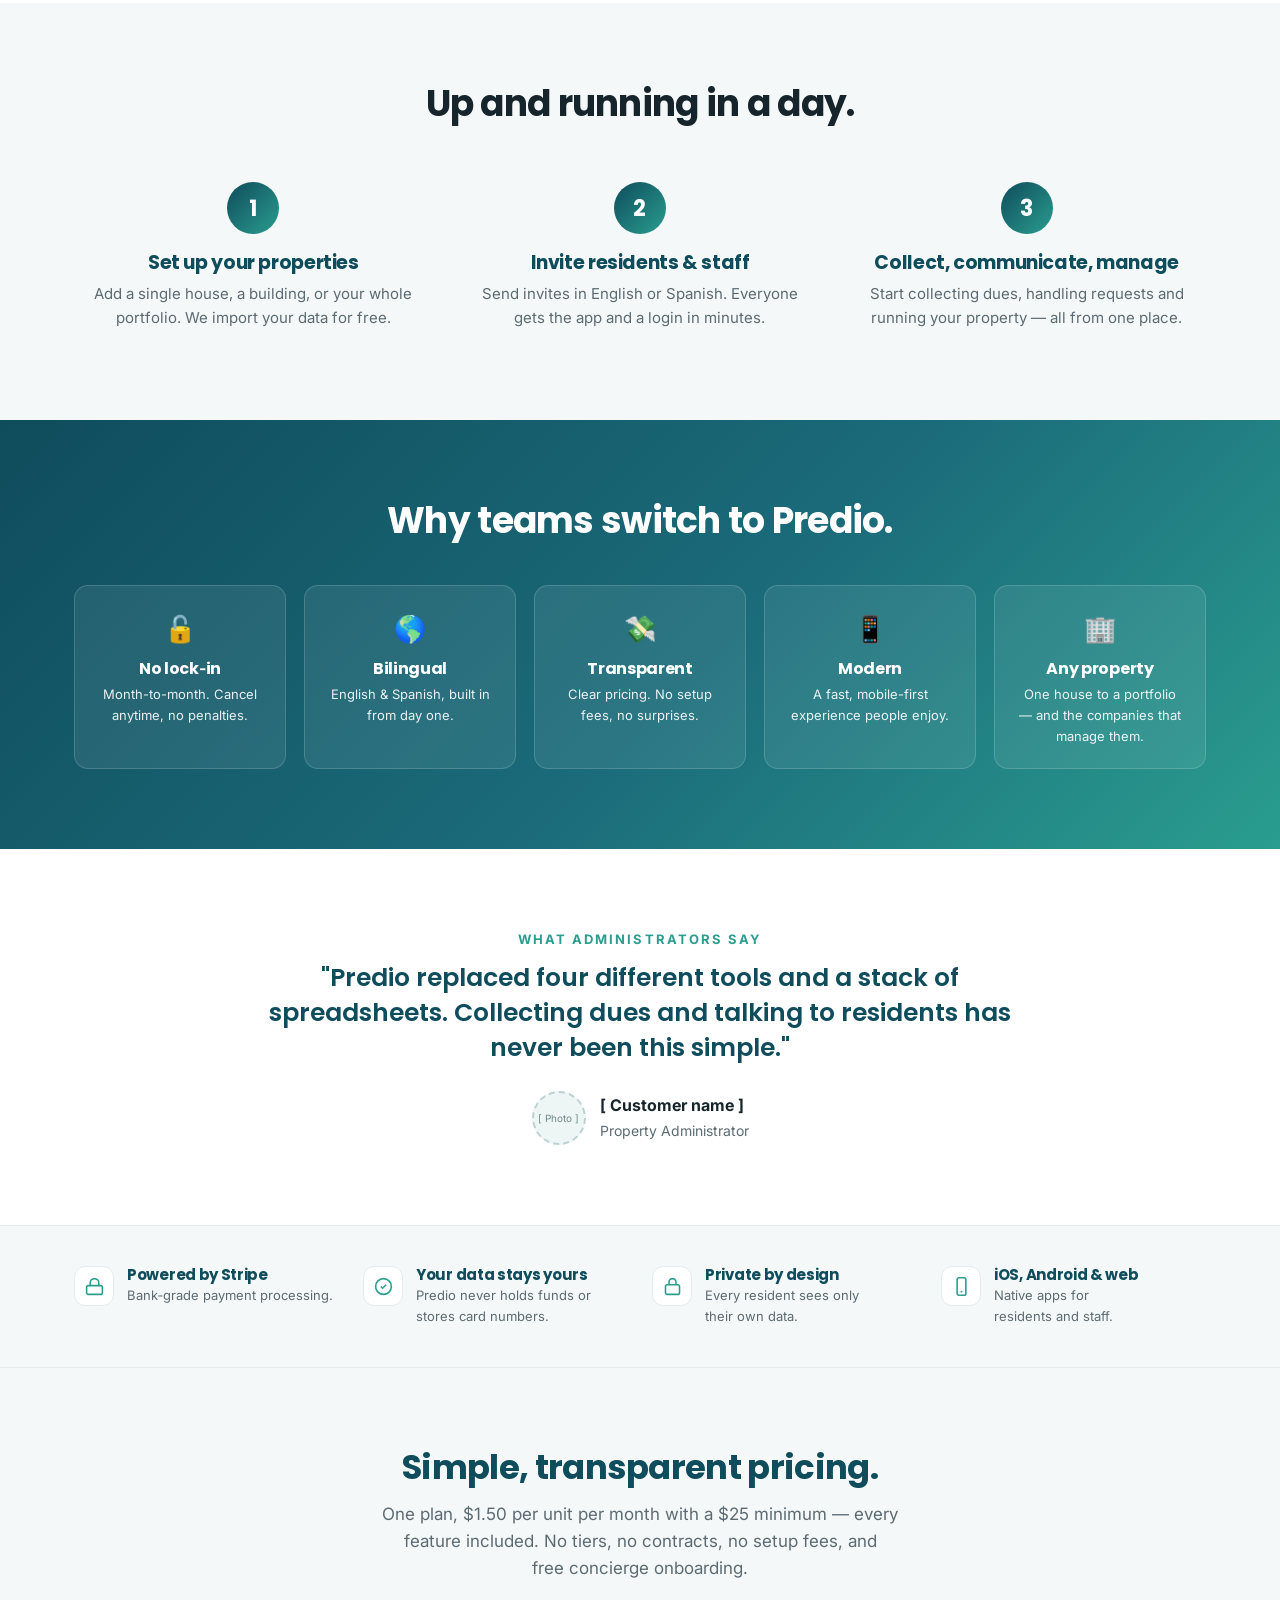
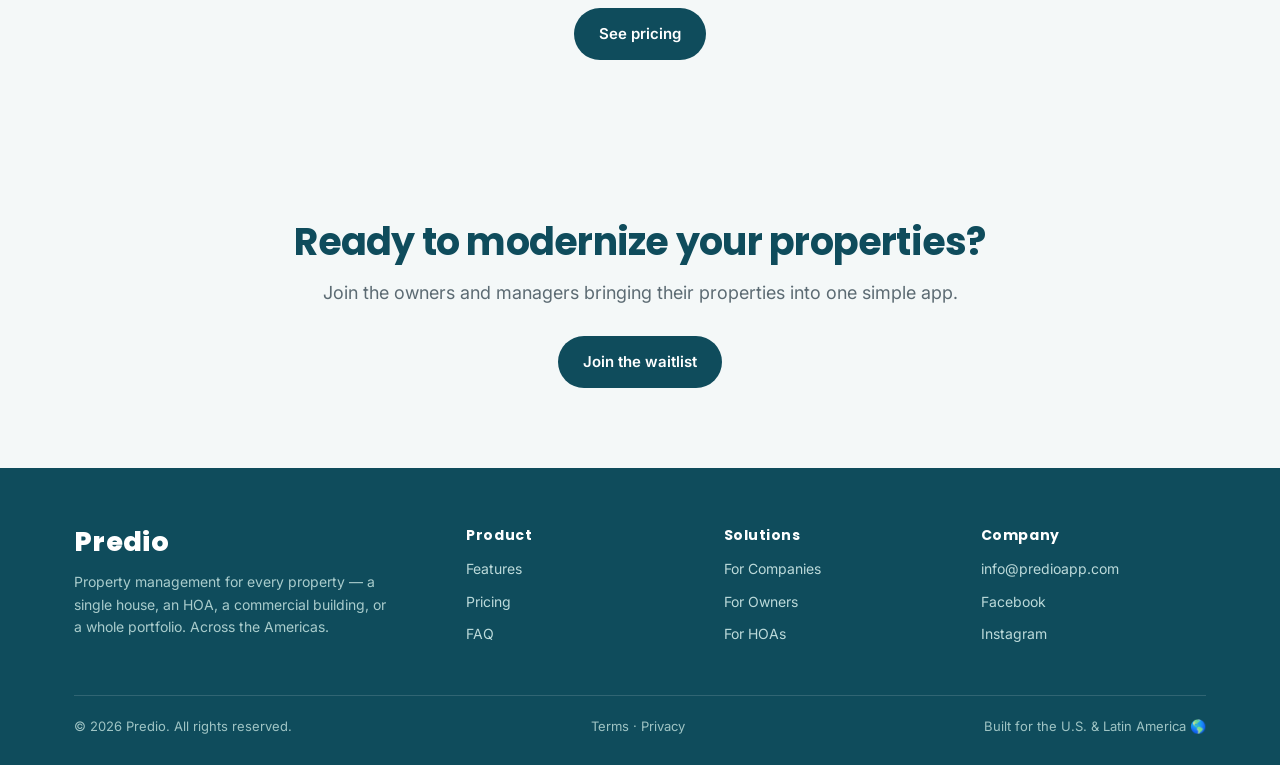
==== commit de52da2f: "site: kill the free trial (Core §8 C1) — concierge start, no 'Empieza gratis' anywhere Predio does n" ====
--- a/index.html
+++ b/index.html
@@ -70,7 +70,7 @@
         <a href="mailto:info@predioapp.com?subject=Predio%20waitlist&body=Please%20add%20me%20to%20the%20Predio%20waitlist." class="btn btn-primary" data-i18n="hero_cta1">Join the waitlist</a>
         <a href="/features" class="btn btn-ghost" data-i18n="hero_cta2">Explore features</a>
       </div>
-      <div class="hero-note"><span class="dot"></span><span data-i18n="hero_note">Start free. No contracts, cancel anytime.</span></div>
+      <div class="hero-note"><span class="dot"></span><span data-i18n="hero_note">We set your building up for you. No contracts, cancel anytime.</span></div>
       <div class="badges">
         <span class="badge" data-i18n="badge1">★ Any property type</span>
         <span class="badge" data-i18n="badge2">★ Bilingual EN / ES</span>
@@ -193,7 +193,7 @@
 <section style="background:var(--soft)">
   <div class="container center">
     <h2 class="teaser-h2" data-i18n="pt_h2">Simple, transparent pricing.</h2>
-    <p style="color:var(--muted);font-size:17px;margin:14px auto 26px;max-width:560px" data-i18n="pt_d">Start free. One plan, $1.50 per unit per month with a $25 minimum — every feature included. No tiers, no contracts, no setup fees, and free onboarding.</p>
+    <p style="color:var(--muted);font-size:17px;margin:14px auto 26px;max-width:560px" data-i18n="pt_d">One plan, $1.50 per unit per month with a $25 minimum — every feature included. No tiers, no contracts, no setup fees, and free concierge onboarding.</p>
     <a href="/pricing" class="btn btn-primary" data-i18n="pt_cta">See pricing</a>
   </div>
 </section>
@@ -228,7 +228,7 @@
   nav_features:"Funciones", nav_pricing:"Precios", nav_pm:"Para Empresas", nav_owners:"Para Propietarios", nav_hoa:"Para Condominios", nav_faq:"Preguntas", nav_cta:"Únete a la lista de espera", nav_signin:"Iniciar sesión",
   hero_h1:"La forma moderna de administrar cualquier propiedad.",
   hero_sub:"Desde una sola casa hasta un condominio, una torre o todo un portafolio — Predio reúne expensas, pagos, mantenimiento, accesos y mensajería en una sola app. Para propietarios, comunidades y administradores en Latinoamérica.",
-  hero_cta1:"Únete a la lista de espera", hero_cta2:"Explora las funciones", hero_note:"Empieza gratis. Sin contratos, cancela cuando quieras.",
+  hero_cta1:"Únete a la lista de espera", hero_cta2:"Explora las funciones", hero_note:"Nosotros configuramos tu edificio por ti. Sin contratos, cancela cuando quieras.",
   ai_kicker:"IA integrada", ai_h2:"Tu asistente bilingüe 24/7.",
   ai_d:"El Agente IA de Predio vive dentro del chat con los residentes. Responde preguntas en español o inglés, convierte el mensaje y la foto de un residente en un ticket de mantenimiento, y explica saldos y cargos con el estado de cuenta en vivo — y una persona puede tomar el control cuando quiera. Con el <strong>modo Cobranza</strong> activo, también recuerda a los residentes los pagos vencidos según el calendario que definas — y se detiene en cuanto pagan.",
   ai_1:"Responde a los residentes al instante, de día o de noche",
@@ -277,7 +277,7 @@
   t_quote:"“Predio reemplazó cuatro herramientas distintas y una pila de hojas de cálculo. Cobrar expensas y hablar con los residentes nunca fue tan simple.”",
   t_avatar:"[ Foto ]", t_name:"[ Nombre del cliente ]", t_role:"Administrador de propiedades",
   pt_kicker:"Precios", pt_h2:"Precios simples y transparentes.",
-  pt_d:"Empieza gratis. Un solo plan: $1.50 por unidad al mes con un mínimo de $25 — todas las funciones incluidas. Sin niveles, sin contratos, sin costos de instalación y con capacitación gratis.",
+  pt_d:"Un solo plan: $1.50 por unidad al mes con un mínimo de $25 — todas las funciones incluidas. Sin niveles, sin contratos, sin costos de instalación y con capacitación gratis.",
   pt_cta:"Ver precios",
   cta_h2:"¿Listo para modernizar tus propiedades?", cta_sub:"Únete a los propietarios y administradores que llevan sus propiedades a una sola app simple.", cta_btn:"Únete a la lista de espera",
   foot_tag:"Administración para cada propiedad — una sola casa, un condominio, un edificio comercial o todo un portafolio. En todas las Américas.",
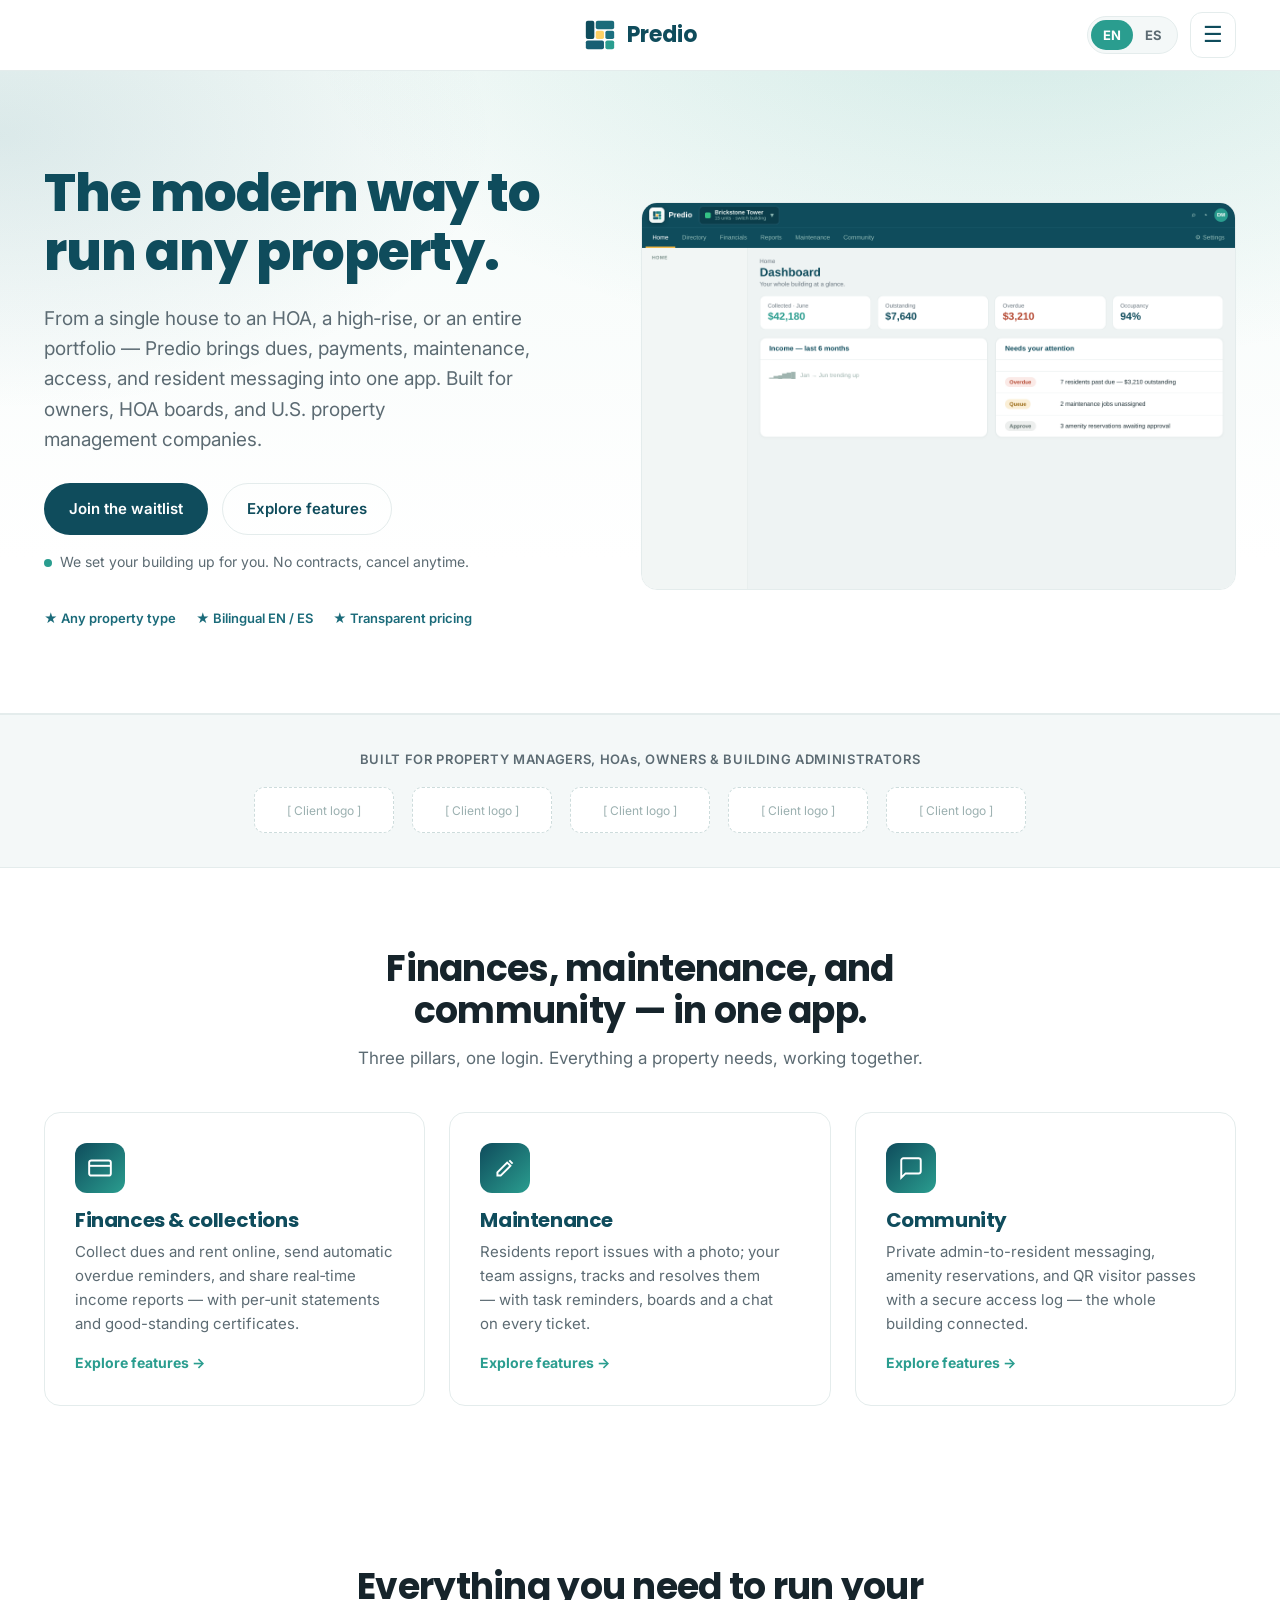
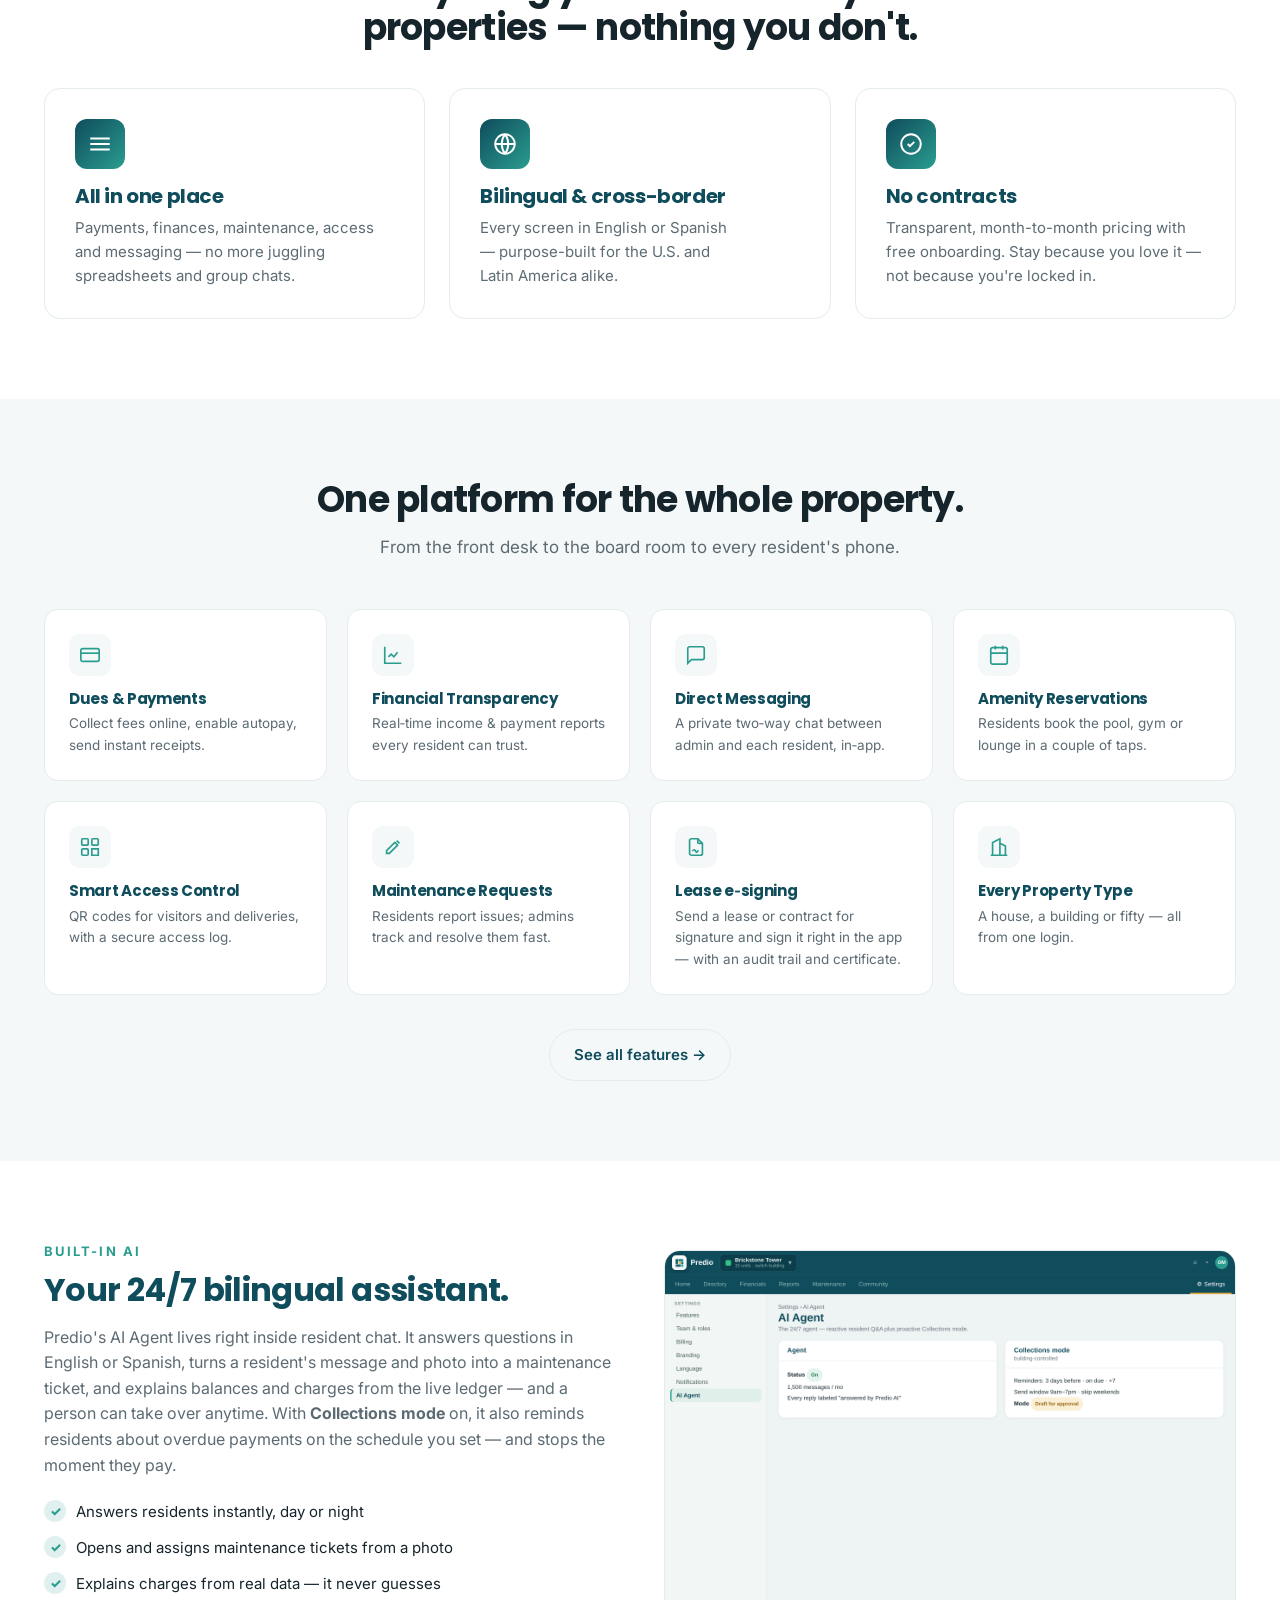
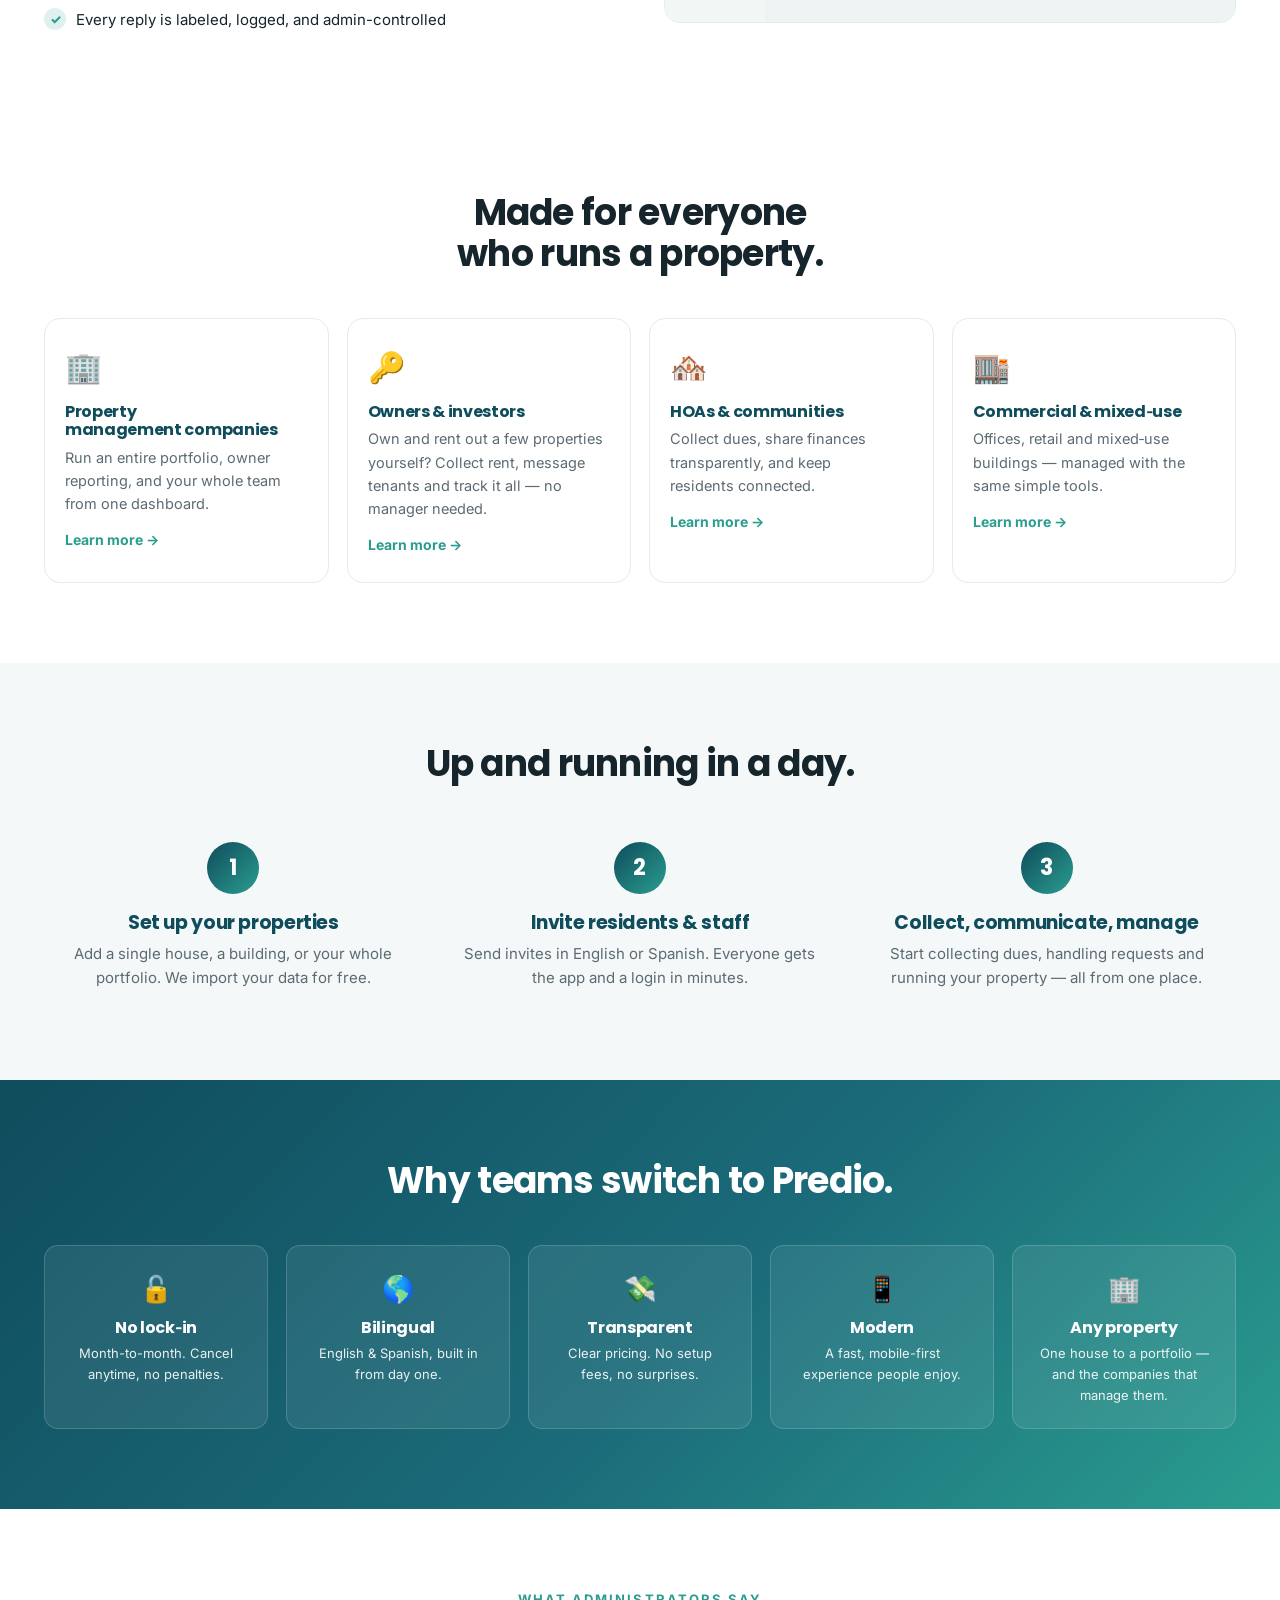
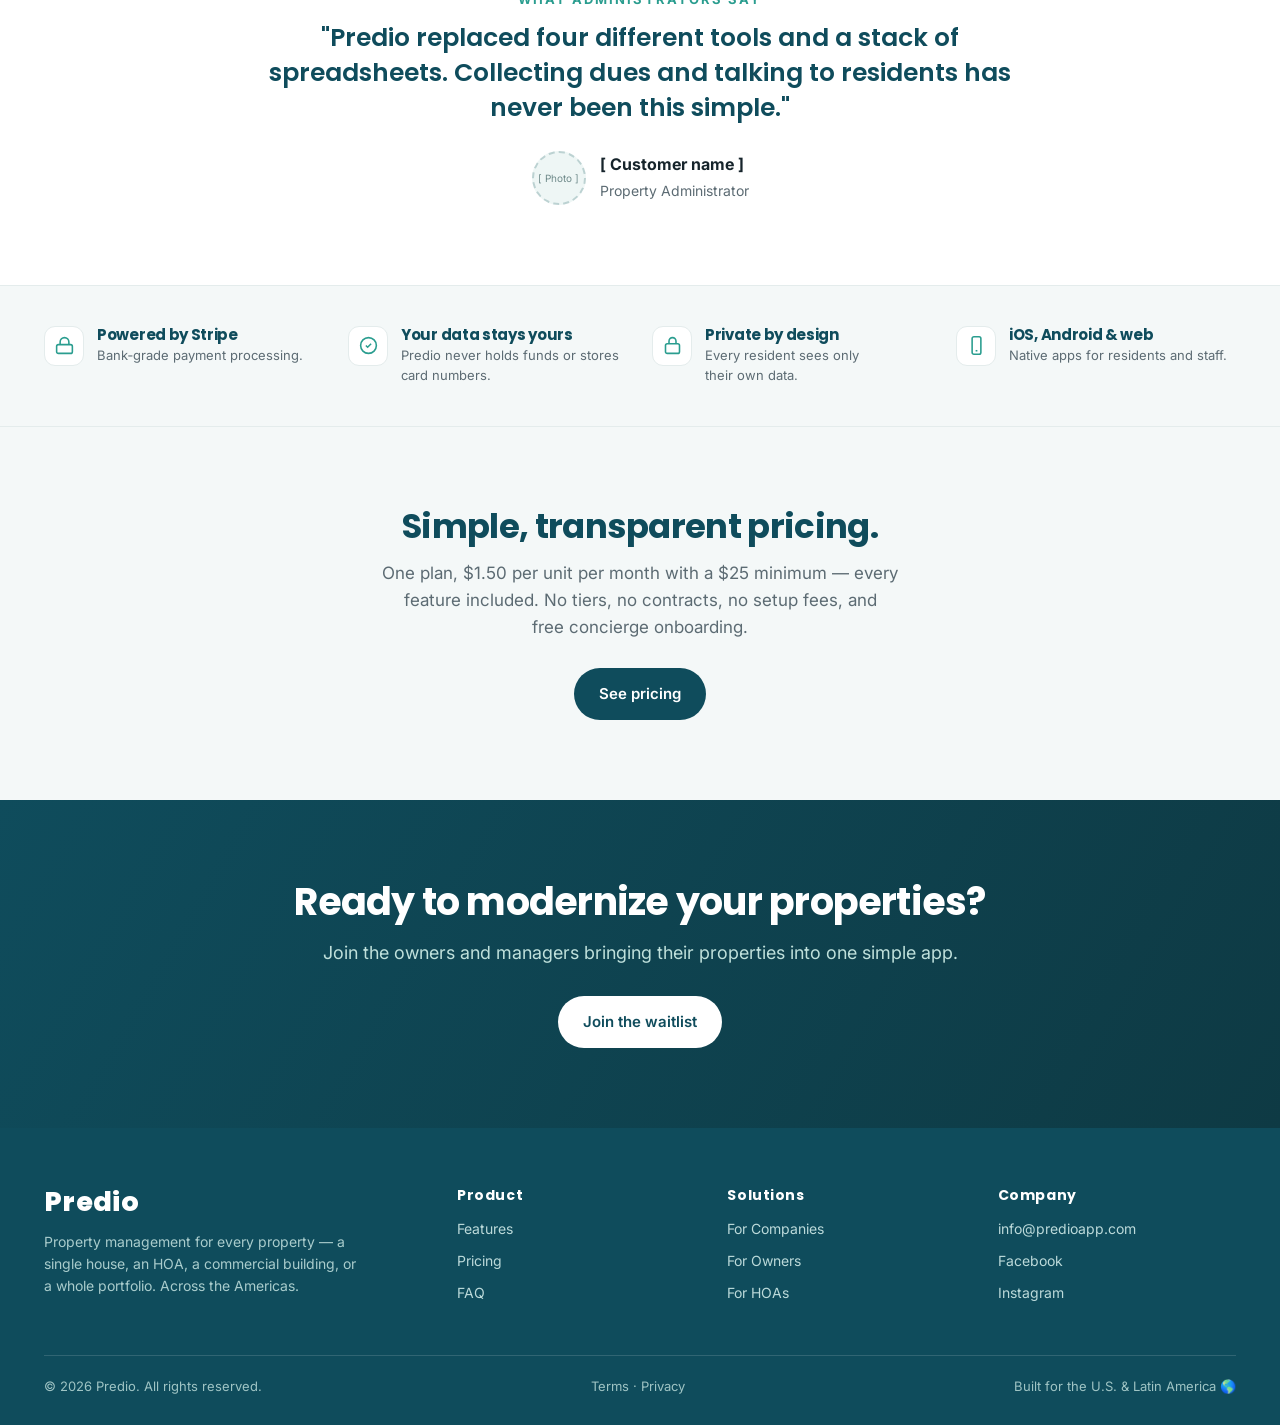
==== commit 8e6eaa8a: "home: wider full-bleed layout + three-pillars teaser + teal CTA band Homepage-only visual/structure " ====
--- a/index.html
+++ b/index.html
@@ -92,6 +92,32 @@
 
 <section>
   <div class="container">
+    <div class="section-head"><h2 data-i18n="pill_h2">Finances, maintenance, and community — in one app.</h2><p data-i18n="pill_sub">Three pillars, one login. Everything a property needs, working together.</p></div>
+    <div class="vp-grid">
+      <a class="vp-card link" href="/features">
+        <div class="vp-ic"><svg fill="none" stroke-width="1.8" viewBox="0 0 24 24"><rect x="2" y="5" width="20" height="14" rx="2"/><path d="M2 10h20"/></svg></div>
+        <h3 data-i18n="pill1_t">Finances &amp; collections</h3>
+        <p data-i18n="pill1_d">Collect dues and rent online, send automatic overdue reminders, and share real-time income reports — with per-unit statements and good-standing certificates.</p>
+        <span class="arrow" data-i18n="pill_more">Explore features →</span>
+      </a>
+      <a class="vp-card link" href="/features">
+        <div class="vp-ic"><svg fill="none" stroke-width="1.8" viewBox="0 0 24 24"><path d="M14 7l3 3-9 9H5v-3z"/><path d="M16 5l3 3"/></svg></div>
+        <h3 data-i18n="pill2_t">Maintenance</h3>
+        <p data-i18n="pill2_d">Residents report issues with a photo; your team assigns, tracks and resolves them — with task reminders, boards and a chat on every ticket.</p>
+        <span class="arrow" data-i18n="pill_more">Explore features →</span>
+      </a>
+      <a class="vp-card link" href="/features">
+        <div class="vp-ic"><svg fill="none" stroke-width="1.8" viewBox="0 0 24 24"><path d="M21 15a2 2 0 0 1-2 2H7l-4 4V5a2 2 0 0 1 2-2h14a2 2 0 0 1 2 2z"/></svg></div>
+        <h3 data-i18n="pill3_t">Community</h3>
+        <p data-i18n="pill3_d">Private admin-to-resident messaging, amenity reservations, and QR visitor passes with a secure access log — the whole building connected.</p>
+        <span class="arrow" data-i18n="pill_more">Explore features →</span>
+      </a>
+    </div>
+  </div>
+</section>
+
+<section>
+  <div class="container">
     <div class="section-head"><h2 data-i18n="vp_h2">Everything you need to run your properties — nothing you don't.</h2></div>
     <div class="vp-grid">
       <div class="vp-card"><div class="vp-ic"><svg fill="none" stroke-width="1.8" viewBox="0 0 24 24"><path d="M3 7h18M3 12h18M3 17h18"/></svg></div><h3 data-i18n="vp1_t">All in one place</h3><p data-i18n="vp1_d">Payments, finances, maintenance, access and messaging — no more juggling spreadsheets and group chats.</p></div>
@@ -202,7 +228,7 @@
   <div class="container">
     <h2 data-i18n="cta_h2">Ready to modernize your properties?</h2>
     <p data-i18n="cta_sub">Join the owners and managers bringing their properties into one simple app.</p>
-    <a href="mailto:info@predioapp.com?subject=Predio%20waitlist&body=Please%20add%20me%20to%20the%20Predio%20waitlist." class="btn btn-primary" data-i18n="cta_btn">Join the waitlist</a>
+    <a href="mailto:info@predioapp.com?subject=Predio%20waitlist&body=Please%20add%20me%20to%20the%20Predio%20waitlist." class="btn btn-light" data-i18n="cta_btn">Join the waitlist</a>
   </div>
 </section>
 </main>
@@ -257,6 +283,11 @@
   f7_t:"Firma de contratos", f7_d:"Envía un contrato de arrendamiento para firmar y fírmalo dentro de la app — con bitácora de auditoría y certificado.",
   f8_t:"Cualquier Propiedad", f8_d:"Una casa, un edificio o cincuenta — todo desde un solo acceso.",
   feat_all:"Ver todas las funciones →",
+  pill_h2:"Finanzas, mantenimiento y comunidad — en una sola app.", pill_sub:"Tres pilares, un solo acceso. Todo lo que una propiedad necesita, trabajando en conjunto.",
+  pill1_t:"Finanzas y cobranza", pill1_d:"Cobra expensas y renta en línea, envía recordatorios automáticos de mora y comparte reportes de ingresos en tiempo real — con estados de cuenta por unidad y paz y salvo.",
+  pill2_t:"Mantenimiento", pill2_d:"Los residentes reportan incidencias con una foto; tu equipo asigna, da seguimiento y resuelve — con recordatorios de tareas, tableros y un chat en cada ticket.",
+  pill3_t:"Comunidad", pill3_d:"Mensajería privada entre administración y residentes, reserva de amenidades y pases de visita con QR con registro de acceso seguro — todo el edificio conectado.",
+  pill_more:"Explora las funciones →",
   aud_kicker:"Para quién es", aud_h2:"Hecho para todos los que administran una propiedad.",
   aud1_t:"Empresas administradoras", aud1_d:"Gestiona un portafolio completo, reportes a propietarios y a todo tu equipo desde un solo panel.",
   aud2_t:"Condominios y comunidades", aud2_d:"Cobra expensas, comparte las finanzas con transparencia y mantén conectados a los residentes.",
--- a/styles.css
+++ b/styles.css
@@ -9,7 +9,7 @@
 p,li,.tier-for,.badge,.hero-note,.check,.mini .row{text-wrap:pretty}
 a{color:inherit;text-decoration:none}
 img{max-width:100%}
-.container{max-width:1180px;margin:0 auto;padding:0 24px}
+.container{max-width:1240px;margin:0 auto;padding:0 24px}
 .narrow{max-width:840px;margin:0 auto;padding:0 24px}
 .kicker{color:var(--green);font-weight:700;font-size:13px;letter-spacing:.16em;text-transform:uppercase;margin-bottom:10px}
 section{padding:80px 0}
@@ -54,12 +54,14 @@
 /* narrow: the pill folds into the drawer — the logo stays centered at all widths */
 @media(max-width:720px){.lang-bar{display:none}}
 
-/* HERO (home) */
-.hero{position:relative;overflow:hidden;background:
+/* HERO (home) — full-bleed soft gradient band; wide 2-col with a bigger,
+   floating dashboard visual on the right. */
+.hero{position:relative;overflow:hidden;border-bottom:1px solid var(--line);background:
   radial-gradient(1200px 600px at 80% -10%,rgba(42,157,143,.16),transparent 60%),
-  radial-gradient(900px 500px at 0% 10%,rgba(27,107,122,.12),transparent 55%);
-  padding:84px 0 60px}
-.hero-grid{display:grid;grid-template-columns:1.05fr .95fr;gap:48px;align-items:center}
+  radial-gradient(900px 500px at 0% 10%,rgba(27,107,122,.12),transparent 55%),
+  linear-gradient(180deg,#f4faf8 0%,#ffffff 76%);
+  padding:92px 0 84px}
+.hero-grid{display:grid;grid-template-columns:1.02fr 1.12fr;gap:56px;align-items:center}
 .hero h1{font-size:52px;font-weight:800;color:var(--teal)}
 .hero p.sub{font-size:19px;color:var(--muted);margin:22px 0 28px;max-width:560px}
 .hero-cta{display:flex;gap:14px;flex-wrap:wrap;align-items:center}
@@ -101,6 +103,9 @@
 .vp-ic svg{width:26px;height:26px;stroke:#fff}
 .vp-card h3{font-size:20px;color:var(--teal);margin-bottom:8px}
 .vp-card p{color:var(--muted);font-size:15px}
+/* value-prop cards that link out (the home "three pillars" teaser → Features) */
+.vp-card.link{display:block}
+.vp-card .arrow{color:var(--green);font-weight:700;font-size:14px;margin-top:16px;display:inline-block}
 
 /* section heads */
 .section-head{text-align:center;max-width:700px;margin:0 auto 12px}
@@ -239,10 +244,10 @@
 /* pricing teaser heading (home) */
 .teaser-h2{font-size:34px;color:var(--teal)}
 
-/* final cta */
-.final{background:var(--soft);text-align:center}
-.final h2{font-size:38px;color:var(--teal)}
-.final p{color:var(--muted);font-size:18px;margin:16px 0 28px}
+/* final cta — full-bleed teal band */
+.final{background:linear-gradient(120deg,var(--teal) 0%,#0e3a44 100%);text-align:center}
+.final h2{font-size:38px;color:#fff}
+.final p{color:#bfe0db;font-size:18px;margin:16px 0 28px}
 
 /* footer */
 footer{background:var(--teal);color:#cfe3e3;padding:60px 0 28px}
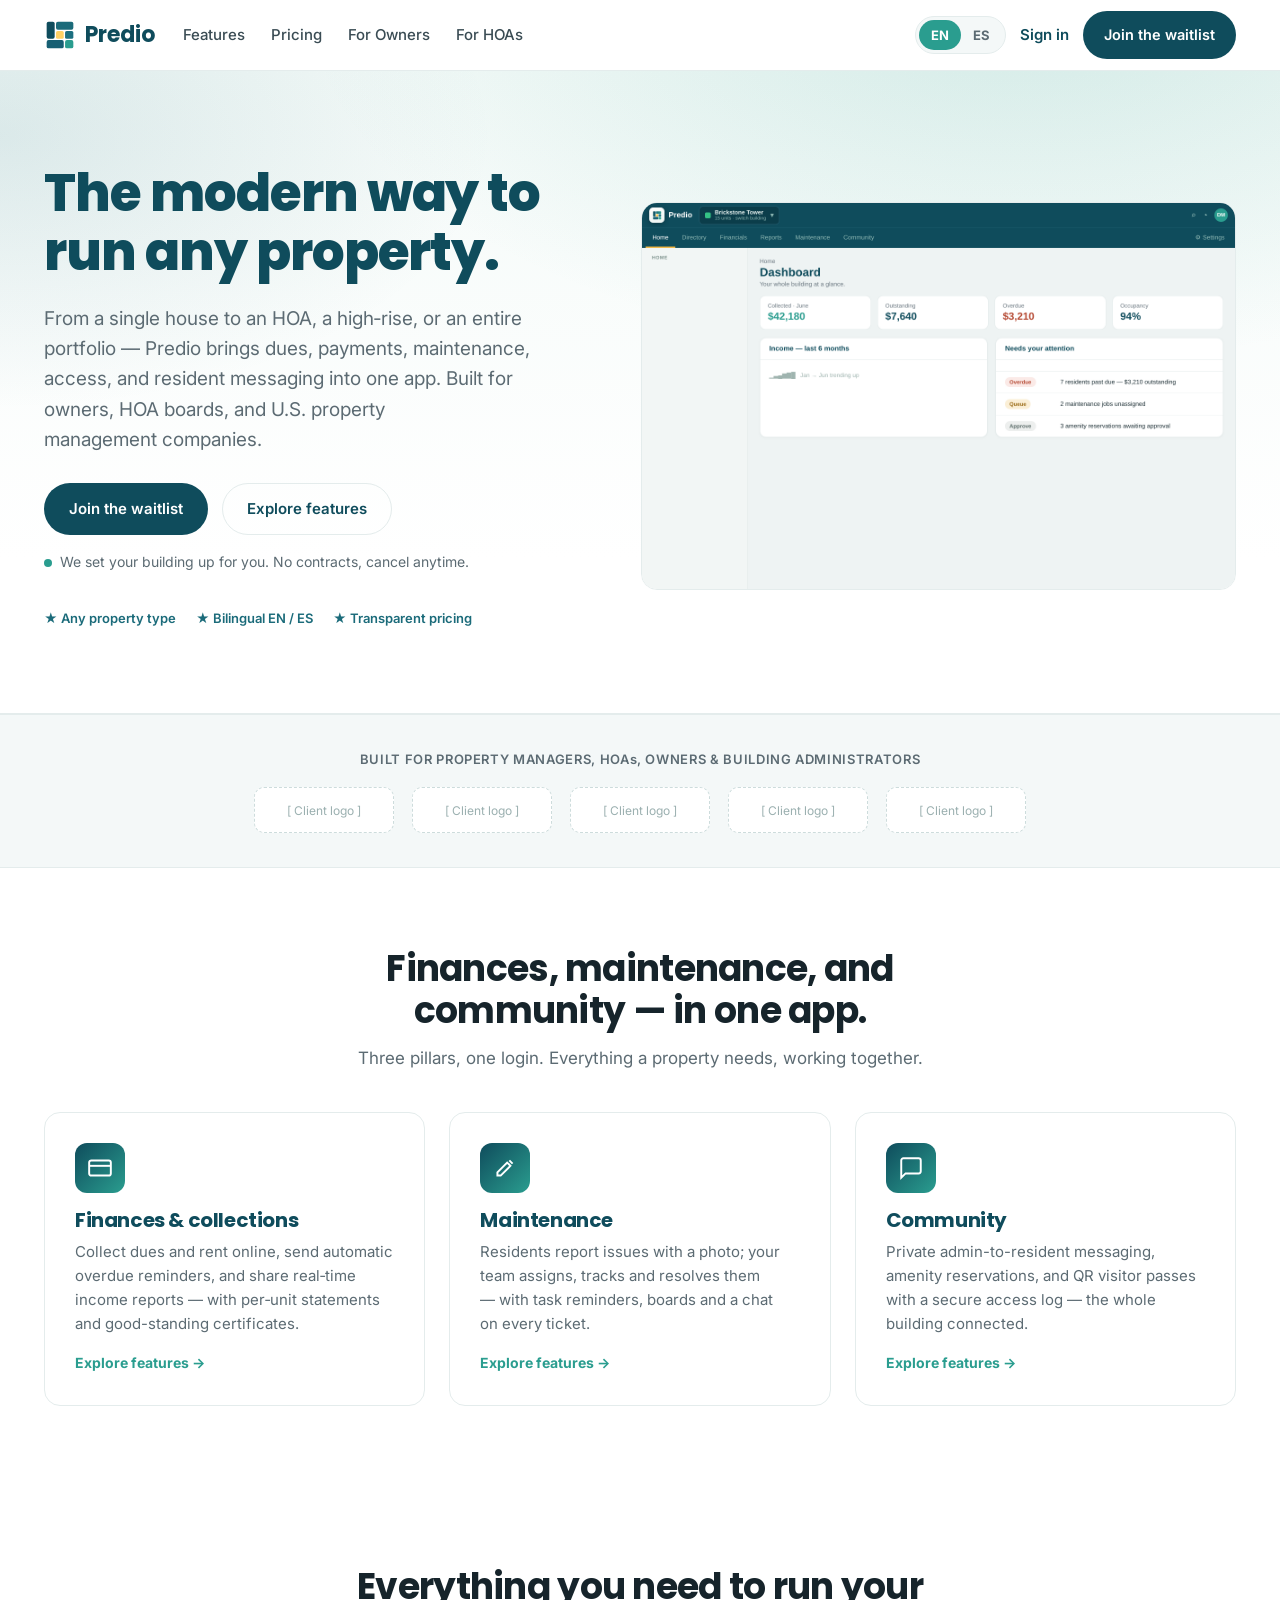
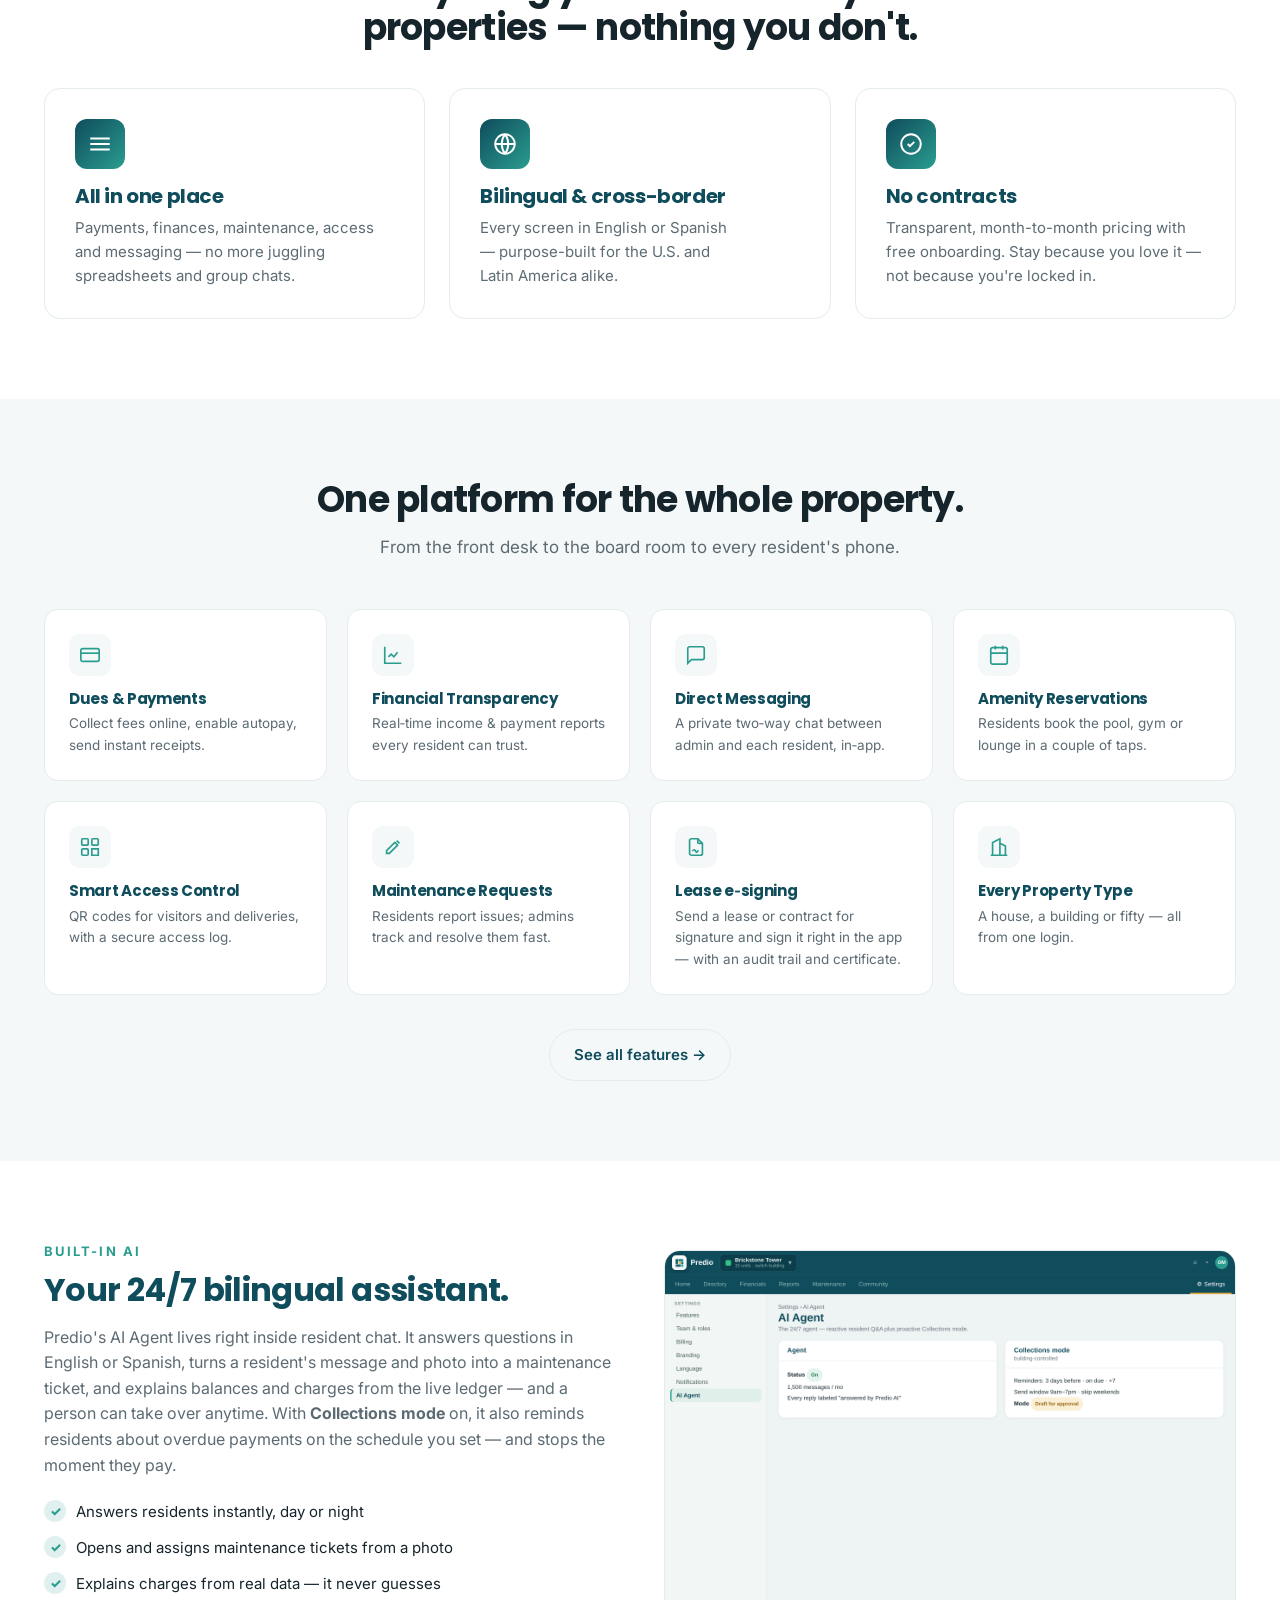
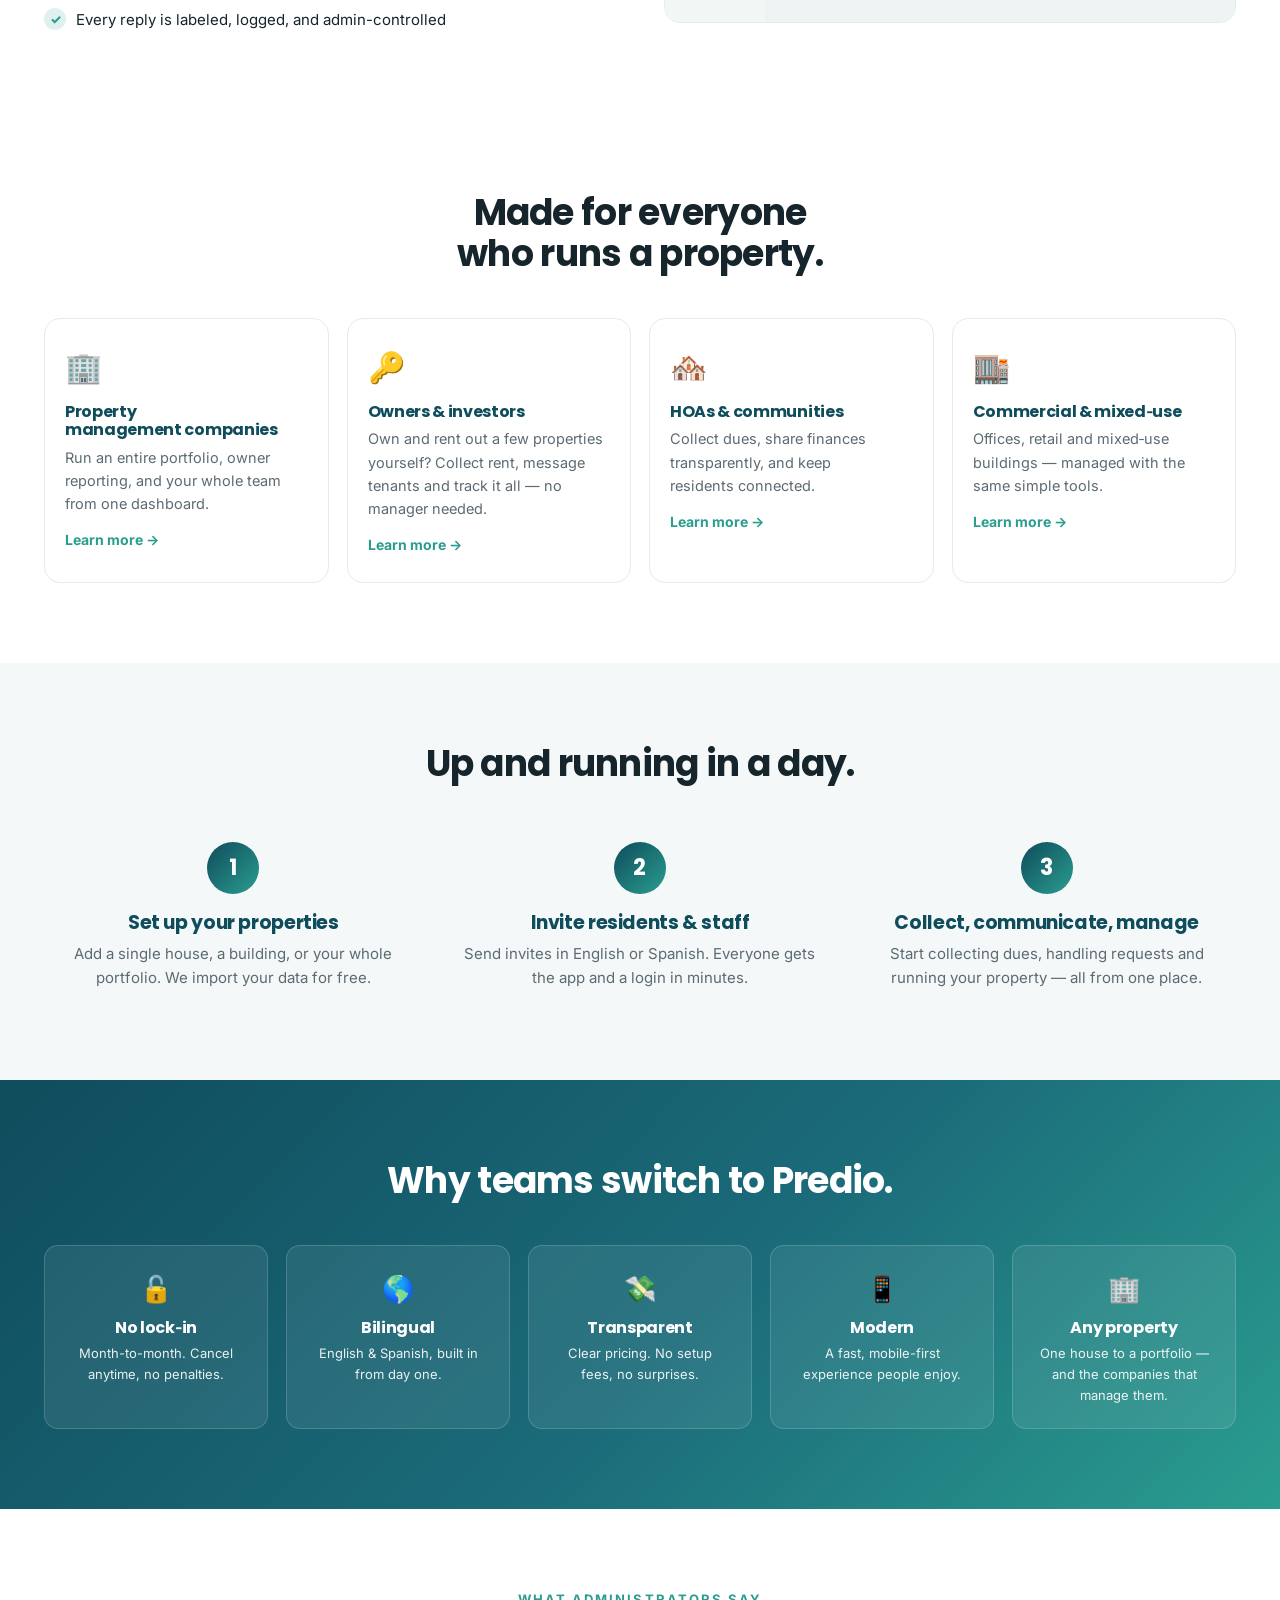
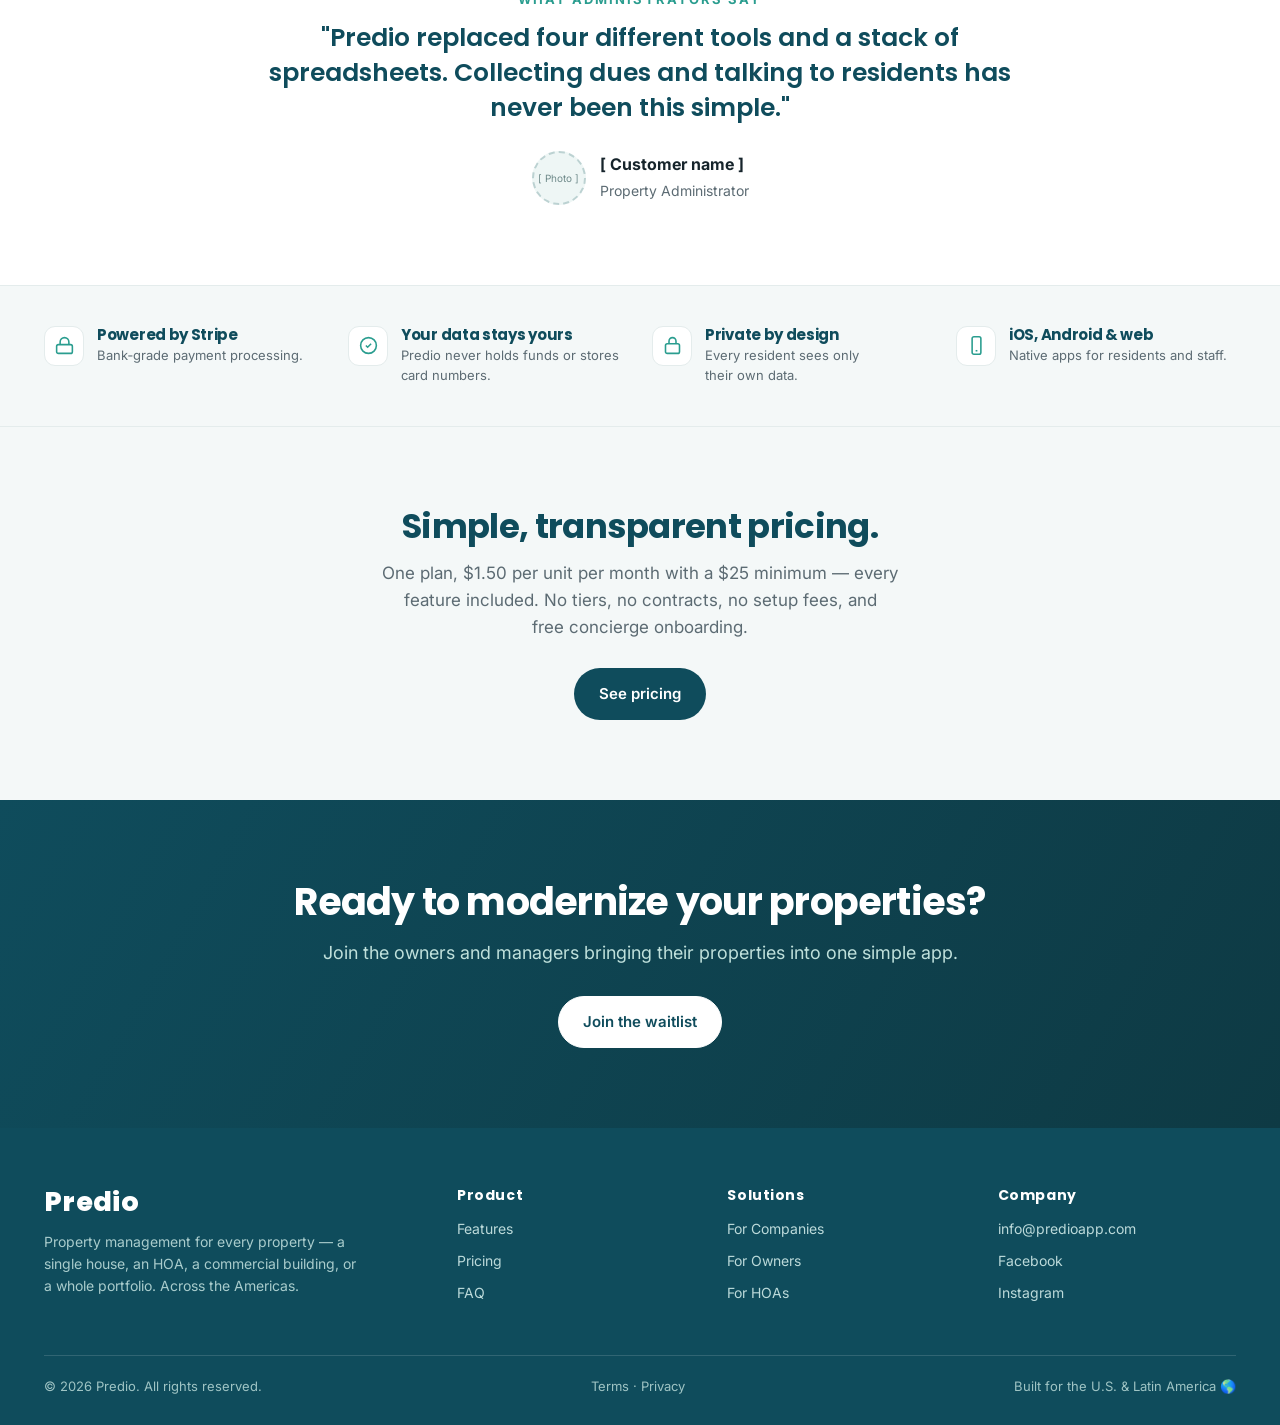
==== commit b1f32f71: "nav: modern inline top bar site-wide, hamburger on small screens Founder request — make the top nav " ====
--- a/index.html
+++ b/index.html
@@ -40,8 +40,16 @@
 <header class="nav">
   <div class="container nav-inner">
     <a class="logo" href="/" aria-label="Predio home"><svg viewBox="0 0 120 120" aria-hidden="true"><rect x="10" y="10" width="30" height="64" rx="7" fill="#0f4c5c"/><rect x="45" y="10" width="65" height="30" rx="7" fill="#1b6b7a"/><rect x="45" y="45" width="29" height="29" rx="6" fill="#ffd166"/><rect x="79" y="45" width="31" height="29" rx="6" fill="#1c6f80"/><rect x="10" y="79" width="64" height="31" rx="7" fill="#175f73"/><rect x="79" y="79" width="31" height="31" rx="7" fill="#2a9d8f"/></svg> Predio</a>
+    <nav class="nav-desktop" aria-label="Primary">
+        <a href="/features" data-i18n="nav_features">Features</a>
+        <a href="/pricing" data-i18n="nav_pricing">Pricing</a>
+        <a href="/owners" data-i18n="nav_owners">For Owners</a>
+        <a href="/hoas" data-i18n="nav_hoa">For HOAs</a>
+    </nav>
     <div class="nav-actions">
       <div class="lang lang-bar" role="button" tabindex="0" aria-label="Switch language"><div class="slider"></div><span class="active" data-l="en">EN</span><span data-l="es">ES</span></div>
+      <a href="https://app.predioapp.com" class="nav-signin" data-i18n="nav_signin">Sign in</a>
+      <a href="mailto:info@predioapp.com?subject=Predio%20waitlist&body=Please%20add%20me%20to%20the%20Predio%20waitlist." class="btn btn-primary nav-cta" data-i18n="nav_cta">Join the waitlist</a>
       <button class="menu-btn" id="menuBtn" aria-label="Menu" aria-expanded="false">&#9776;</button>
     </div>
     <div class="nav-drawer" id="navDrawer">
--- a/styles.css
+++ b/styles.css
@@ -22,16 +22,21 @@
 .btn-light:hover{transform:translateY(-1px)}
 .center{text-align:center}
 
-/* NAV — on wide screens the logo is centered in the bar with the EN/ES pill +
-   hamburger together on the right; below the breakpoint the logo returns to the
-   left and the pill folds into the hamburger dropdown (links, Sign in, CTA). */
-header.nav{position:sticky;top:0;z-index:50;background:rgba(255,255,255,.9);backdrop-filter:blur(12px);border-bottom:1px solid var(--line)}
+/* NAV — logo left, inline links, right actions (EN/ES pill · Sign in · CTA).
+   Below the breakpoint the links + actions fold into the hamburger drawer. */
+header.nav{position:sticky;top:0;z-index:50;background:rgba(255,255,255,.92);backdrop-filter:blur(12px);border-bottom:1px solid var(--line)}
 header.nav.nav-open{background:#fff}
-.nav-inner{display:flex;align-items:center;justify-content:flex-end;height:70px;position:relative}
-.logo{position:absolute;left:50%;transform:translateX(-50%);display:flex;align-items:center;gap:10px;font-family:'Poppins';font-weight:700;font-size:22px;color:var(--teal)}
-.logo svg{width:34px;height:34px}
-.nav-actions{display:flex;align-items:center;gap:12px}
-.menu-btn{display:flex;align-items:center;justify-content:center;width:46px;height:46px;background:none;border:1px solid var(--line);border-radius:12px;cursor:pointer;font-size:22px;line-height:1;color:var(--teal);transition:.2s}
+.nav-inner{display:flex;align-items:center;gap:22px;height:70px}
+.logo{display:flex;align-items:center;gap:9px;font-family:'Poppins';font-weight:700;font-size:22px;color:var(--teal);flex:0 0 auto}
+.logo svg{width:32px;height:32px}
+.nav-desktop{display:flex;align-items:center;gap:26px;margin-left:6px;font-size:15px;font-weight:500}
+.nav-desktop a{color:#3a4c54;white-space:nowrap;transition:color .15s}
+.nav-desktop a:hover,.nav-desktop a.active{color:var(--teal)}
+.nav-actions{margin-left:auto;display:flex;align-items:center;gap:14px}
+.nav-signin{font-size:15px;font-weight:600;color:var(--teal);white-space:nowrap}
+.nav-signin:hover{color:#0c3e4b}
+.nav-cta{white-space:nowrap;padding:11px 20px;font-size:14.5px}
+.menu-btn{display:none;align-items:center;justify-content:center;width:46px;height:46px;background:none;border:1px solid var(--line);border-radius:12px;cursor:pointer;font-size:22px;line-height:1;color:var(--teal);transition:.2s}
 .menu-btn:hover{border-color:var(--teal2);background:var(--soft)}
 .lang{display:inline-flex;background:var(--soft);border:1px solid var(--line);border-radius:999px;padding:3px;position:relative;cursor:pointer;user-select:none}
 .lang span{position:relative;z-index:2;font-size:13px;font-weight:700;padding:5px 12px;border-radius:999px;color:var(--muted);transition:color .25s}
@@ -39,7 +44,7 @@
 .lang .slider{position:absolute;top:3px;bottom:3px;left:3px;width:calc(50% - 3px);background:var(--green);border-radius:999px;transition:transform .25s cubic-bezier(.4,0,.2,1)}
 .lang.es .slider{transform:translateX(100%)}
 
-/* dropdown panel — same at every width */
+/* dropdown panel (mobile) */
 .nav-drawer{display:none}
 header.nav-open .nav-drawer{display:flex;flex-direction:column;position:absolute;top:calc(100% + 10px);right:0;width:min(300px,calc(100vw - 32px));background:#fff;border:1px solid var(--line);border-radius:16px;box-shadow:0 30px 60px -28px rgba(15,76,92,.45);padding:12px;z-index:60}
 .nav-drawer .nav-links{display:flex;flex-direction:column;gap:2px}
@@ -49,10 +54,14 @@
 .nav-drawer .lang{align-self:center;margin:12px 0 8px}
 .nav-drawer .lang span{padding:6px 15px;font-size:14px}
 .nav-drawer .btn-primary{display:flex;justify-content:center;margin:2px 4px 4px;padding:13px 22px}
-/* wide: the EN/ES pill lives in the bar, so hide the drawer's copy */
-@media(min-width:721px){.nav-drawer .lang{display:none}}
-/* narrow: the pill folds into the drawer — the logo stays centered at all widths */
-@media(max-width:720px){.lang-bar{display:none}}
+/* wide: inline nav shows, drawer's own pill hidden */
+@media(min-width:1101px){.nav-drawer .lang{display:none}}
+/* narrow: fold the inline links + bar actions into the hamburger */
+@media(max-width:1100px){
+  .nav-desktop{display:none}
+  .nav-actions .nav-signin,.nav-actions .nav-cta,.nav-actions .lang-bar{display:none}
+  .menu-btn{display:flex}
+}
 
 /* HERO (home) — full-bleed soft gradient band; wide 2-col with a bigger,
    floating dashboard visual on the right. */
@@ -70,12 +79,13 @@
 .badges{display:flex;gap:20px;margin-top:34px;flex-wrap:wrap}
 .badge{font-size:13px;font-weight:600;color:var(--teal2);display:flex;align-items:center;gap:7px}
 
-/* page hero (subpages) */
-.page-hero{background:linear-gradient(135deg,#0f4c5c 0%,#1b6b7a 55%,#2a9d8f 100%);color:#fff;padding:70px 0 64px}
+/* page hero (subpages) — full-bleed gradient band, content centered so it reads
+   balanced at the wide (1240px) container instead of hugging the left. */
+.page-hero{background:linear-gradient(135deg,#0f4c5c 0%,#1b6b7a 55%,#2a9d8f 100%);color:#fff;padding:76px 0 68px;text-align:center}
 .page-hero .kicker{color:var(--yellow)}
-.page-hero h1{font-size:42px;font-weight:800;max-width:760px}
-.page-hero p{font-size:18px;opacity:.95;margin-top:18px;max-width:680px}
-.page-hero .hero-cta{margin-top:26px}
+.page-hero h1{font-size:44px;font-weight:800;max-width:820px;margin:0 auto}
+.page-hero p{font-size:18px;opacity:.95;margin:18px auto 0;max-width:680px}
+.page-hero .hero-cta{margin-top:28px;justify-content:center}
 
 /* image placeholder */
 .ph{position:relative;border:2px dashed #bcd2d2;border-radius:var(--radius);background:linear-gradient(135deg,#eef6f5,#f7fbfb);display:flex;flex-direction:column;align-items:center;justify-content:center;color:#6f8a8a;text-align:center;padding:22px;min-height:160px;font-size:14px;font-weight:500}
@@ -241,6 +251,11 @@
 .prose ul{margin:14px 0 14px 20px;color:var(--muted)}
 .prose li{margin:8px 0}
 
+/* legal / instruction pages (terms, privacy, delete-account) — the page gets
+   the full-bleed .page-hero band + nav/footer, but the long body stays in a
+   readable ~820px column instead of stretching to the wide 1240px content. */
+.legal .container{max-width:820px}
+
 /* pricing teaser heading (home) */
 .teaser-h2{font-size:34px;color:var(--teal)}
 
@@ -248,6 +263,10 @@
 .final{background:linear-gradient(120deg,var(--teal) 0%,#0e3a44 100%);text-align:center}
 .final h2{font-size:38px;color:#fff}
 .final p{color:#bfe0db;font-size:18px;margin:16px 0 28px}
+/* any CTA button inside the teal band renders as a light button — so pages that
+   still use btn-primary here don't paint a teal button on the teal band. */
+.final .btn{background:#fff;color:var(--teal);border-color:#fff}
+.final .btn:hover{transform:translateY(-1px)}
 
 /* footer */
 footer{background:var(--teal);color:#cfe3e3;padding:60px 0 28px}
